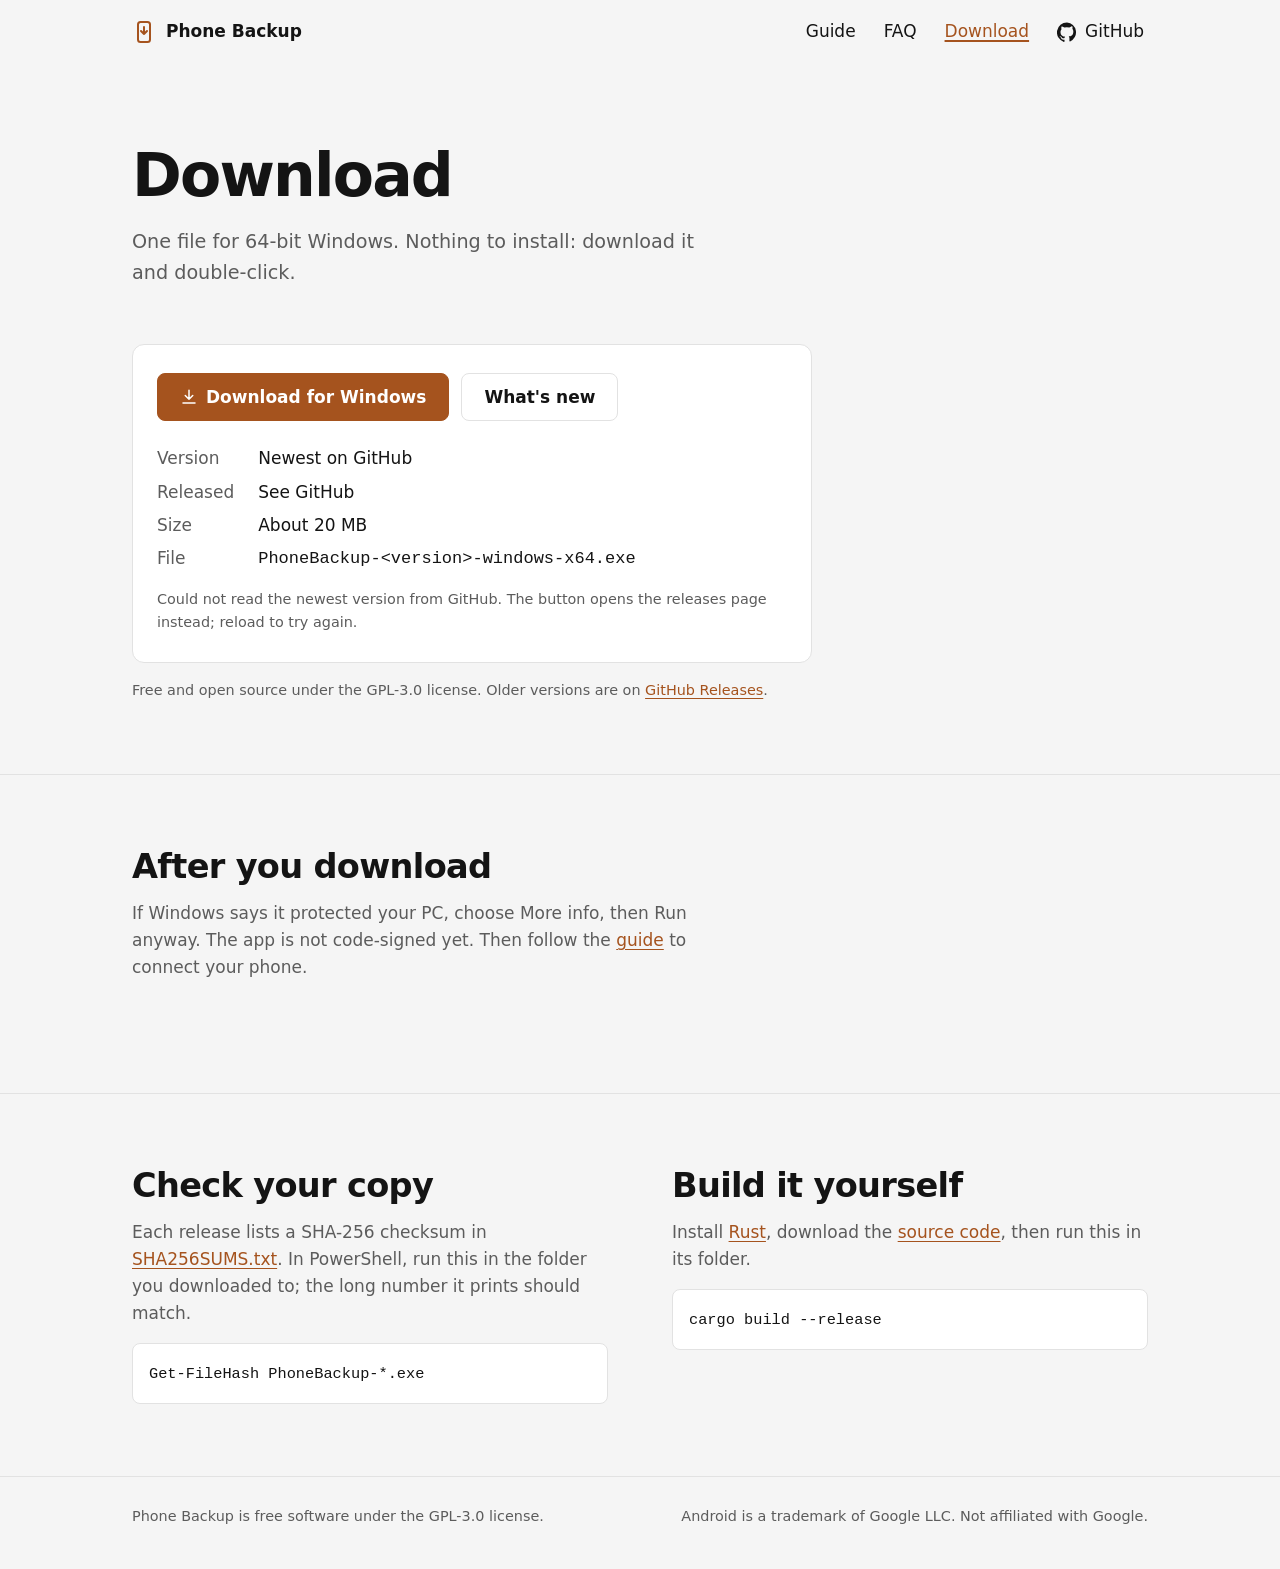
==== docs/download.html @ ba0d1d19 "Grow the website into Home, Guide, FAQ and Download pages for Vercel" ====
<!doctype html>
<html lang="en">
<head>
<meta charset="utf-8">
<meta name="viewport" content="width=device-width, initial-scale=1">
<title>Download Phone Backup for Windows</title>
<meta name="description" content="Download the newest Phone Backup for 64-bit Windows, check its checksum, or build it from source.">
<meta name="color-scheme" content="light dark">
<meta name="theme-color" media="(prefers-color-scheme: light)" content="#F5F5F5">
<meta name="theme-color" media="(prefers-color-scheme: dark)" content="#000000">
<link rel="stylesheet" href="site.css">
</head>
<body>
<a class="skip" href="#main">Skip to content</a>

<header>
  <div class="wrap">
    <a class="brand" href="./">
      <svg width="24" height="24" viewBox="0 0 24 24" fill="none" stroke="currentColor" stroke-width="2" stroke-linecap="round" stroke-linejoin="round" aria-hidden="true"><rect x="6" y="2" width="12" height="20" rx="2.5"/><path d="M12 7v7m-3-3 3 3 3-3"/></svg>
      Phone Backup
    </a>
    <nav aria-label="Pages">
      <a class="nav-link" href="guide">Guide</a>
      <a class="nav-link" href="faq">FAQ</a>
      <a class="nav-link" href="download" aria-current="page">Download</a>
      <a class="nav-link" href="https://github.com/mitunmanav/phone-backup">
      <svg width="20" height="20" viewBox="0 0 24 24" fill="currentColor" aria-hidden="true"><path d="M12 .5a12 12 0 0 0-3.8 23.4c.6.1.8-.3.8-.6v-2.1c-3.3.7-4-1.6-4-1.6-.6-1.4-1.4-1.8-1.4-1.8-1-.7.1-.7.1-.7 1.2.1 1.8 1.2 1.8 1.2 1 1.8 2.8 1.3 3.5 1 .1-.8.4-1.3.7-1.6-2.7-.3-5.5-1.3-5.5-6 0-1.2.5-2.3 1.2-3.1-.1-.3-.5-1.5.1-3.2 0 0 1-.3 3.3 1.2a11.5 11.5 0 0 1 6 0C17.3 4.7 18.3 5 18.3 5c.7 1.7.2 2.9.1 3.2.8.8 1.2 1.9 1.2 3.1 0 4.7-2.8 5.7-5.5 6 .4.4.8 1.1.8 2.2v3.3c0 .3.2.7.8.6A12 12 0 0 0 12 .5Z"/></svg>
      GitHub
      </a>
    </nav>
  </div>
</header>

<main id="main">
  <div class="wrap page-head">
    <h1>Download</h1>
    <p class="lead">One file for 64-bit Windows. Nothing to install: download it and double-click.</p>
  </div>

  <div class="wrap">
    <div class="release" id="release" aria-busy="true">
      <div class="actions">
        <a class="btn primary" id="get" href="https://github.com/mitunmanav/phone-backup/releases/latest">
          <svg width="18" height="18" viewBox="0 0 24 24" fill="none" stroke="currentColor" stroke-width="2" stroke-linecap="round" stroke-linejoin="round" aria-hidden="true"><path d="M12 3v12m-5-5 5 5 5-5"/><path d="M4 20h16"/></svg>
          Download for Windows
        </a>
        <a class="btn" id="notes" href="https://github.com/mitunmanav/phone-backup/releases/latest">What's new</a>
      </div>
      <dl>
        <dt>Version</dt><dd id="version">Newest on GitHub</dd>
        <dt>Released</dt><dd id="date">See GitHub</dd>
        <dt>Size</dt><dd id="size">About 20&nbsp;MB</dd>
        <dt>File</dt><dd id="file" class="mono">PhoneBackup-&lt;version&gt;-windows-x64.exe</dd>
      </dl>
      <p class="note" id="status" role="status"></p>
    </div>
    <p class="note">Free and open source under the GPL-3.0 license. Older versions are on <a href="https://github.com/mitunmanav/phone-backup/releases">GitHub Releases</a>.</p>
  </div>

  <section class="after">
    <div class="wrap">
      <h2>After you download</h2>
      <p class="section-lead">If Windows says it protected your PC, choose More info, then Run anyway. The app is not code-signed yet. Then follow the <a href="guide">guide</a> to connect your phone.</p>
    </div>
  </section>

  <section id="verify">
    <div class="wrap split">
      <div>
        <h2>Check your copy</h2>
        <p>Each release lists a SHA-256 checksum in <a id="sums" href="https://github.com/mitunmanav/phone-backup/releases/latest">SHA256SUMS.txt</a>. In PowerShell, run this in the folder you downloaded to; the long number it prints should match.</p>
        <pre><code>Get-FileHash PhoneBackup-*.exe</code></pre>
      </div>
      <div>
        <h2>Build it yourself</h2>
        <p>Install <a href="https://rustup.rs/">Rust</a>, download the <a href="https://github.com/mitunmanav/phone-backup">source code</a>, then run this in its folder.</p>
        <pre><code>cargo build --release</code></pre>
      </div>
    </div>
  </section>
</main>

<script>
// Read the newest release from GitHub so the button always fetches the current file.
// Without it the button still works: it opens the releases page.
(async () => {
  const $ = id => document.getElementById(id);
  try {
    const r = await fetch("https://api.github.com/repos/mitunmanav/phone-backup/releases/latest");
    if (!r.ok) throw new Error("GitHub answered " + r.status);
    const rel = await r.json();
    const exe = rel.assets.find(a => a.name.endsWith(".exe"));
    const sums = rel.assets.find(a => a.name === "SHA256SUMS.txt");
    $("version").textContent = rel.tag_name.replace(/^v/, "");
    $("date").textContent = new Date(rel.published_at).toLocaleDateString(undefined, { day: "numeric", month: "long", year: "numeric" });
    $("notes").href = rel.html_url;
    if (sums) $("sums").href = sums.browser_download_url;
    if (exe) {
      $("get").href = exe.browser_download_url;
      $("size").textContent = (exe.size / 1048576).toFixed(1) + " MB";
      $("file").textContent = exe.name;
    }
  } catch (e) {
    $("status").textContent = "Could not read the newest version from GitHub. The button opens the releases page instead; reload to try again.";
  }
  $("release").removeAttribute("aria-busy");
})();
</script>


<footer>
  <div class="wrap">
    <span>Phone Backup is free software under the GPL-3.0 license.</span>
    <span>Android is a trademark of Google LLC. Not affiliated with Google.</span>
  </div>
</footer>

</body>
</html>
---- docs/site.css ----
/* Same colors as the app (src/ui/theme.rs, fn tokens). */
:root {
  --bg: #F5F5F5; --surface: #FFFFFF; --line: #E2E2E2;
  --ink: #141414; --muted: #5C5C5C;
  --accent: #A5531E; --on-accent: #FFFFFF;
  --ease-out: cubic-bezier(0.23, 1, 0.32, 1);
}
@media (prefers-color-scheme: dark) {
  :root {
    --bg: #000000; --surface: #101010; --line: #2C2C2C;
    --ink: #F4F4F4; --muted: #B0B0B0;
    --accent: #E39C66; --on-accent: #1A0E05;
  }
}
* { box-sizing: border-box; }
html { -webkit-text-size-adjust: 100%; -webkit-tap-highlight-color: transparent; }
a { touch-action: manipulation; }
body {
  margin: 0; background: var(--bg); color: var(--ink);
  font: 17px/1.6 "Segoe UI Variable Text", "Segoe UI", system-ui, -apple-system, sans-serif;
}
a { color: var(--accent); text-underline-offset: 3px; }
:focus-visible { outline: 2px solid var(--accent); outline-offset: 3px; border-radius: 4px; }
/* Hidden until a keyboard user tabs to it. */
.skip { position: absolute; left: 16px; top: -64px; z-index: 2; padding: 10px 16px; background: var(--accent); color: var(--on-accent); border-radius: 8px; font-weight: 600; }
.skip:focus { top: 12px; }
.wrap { max-width: 1080px; margin: 0 auto; padding: 0 16px; }
@media (min-width: 640px) { .wrap { padding: 0 32px; } }
.mono { font-family: "Cascadia Code", "Cascadia Mono", Consolas, monospace; }

/* Header: the logo, then the pages. On phones the pages wrap onto their own row. */
header .wrap { display: flex; flex-wrap: wrap; align-items: center; justify-content: space-between; gap: 0 24px; min-height: 64px; }
.brand { display: flex; align-items: center; gap: 10px; font-weight: 600; color: var(--ink); text-decoration: none; min-height: 44px; }
.brand svg { color: var(--accent); }
nav { display: flex; flex-wrap: wrap; gap: 0 20px; }
.nav-link { color: var(--ink); min-height: 44px; display: inline-flex; align-items: center; gap: 8px; padding: 0 4px; text-decoration: none; }
.nav-link[aria-current="page"] { color: var(--accent); text-decoration: underline; text-decoration-thickness: 2px; }
@media (hover: hover) and (pointer: fine) { .nav-link:hover { text-decoration: underline; } }
.nav-link svg { flex-shrink: 0; }
.brand, .nav-link { white-space: nowrap; }
/* Keeps all four pages on one row at 320 px. */
@media (max-width: 420px) { nav { gap: 0 12px; } .nav-link { padding: 0 2px; } .nav-link svg { display: none; } }

h1 {
  font-family: "Segoe UI Variable Display", "Segoe UI", system-ui, sans-serif;
  font-size: clamp(2.25rem, 6vw, 3.75rem); line-height: 1.05; font-weight: 600;
  letter-spacing: -0.03em; margin: 0 0 20px; text-wrap: balance;
}
.lead { font-size: 1.2rem; color: var(--muted); margin: 0 0 32px; max-width: 30em; }
.page-head { padding-block: 48px 40px; }
@media (min-width: 900px) { .page-head { padding-block: 80px 56px; } }
.page-head .lead { margin-bottom: 0; }

.actions { display: flex; flex-wrap: wrap; gap: 12px; }
.btn {
  display: inline-flex; align-items: center; gap: 8px; min-height: 48px; padding: 0 22px;
  border-radius: 8px; font-weight: 600; text-decoration: none;
  border: 1px solid var(--line); color: var(--ink); background: transparent;
  transition: transform 160ms var(--ease-out), background-color 150ms ease;
  user-select: none; -webkit-user-select: none; -webkit-touch-callout: none;
}
.btn:active { transform: scale(.97); }
.btn.primary { background: var(--accent); border-color: var(--accent); color: var(--on-accent); }
@media (hover: hover) and (pointer: fine) {
  .btn:hover { background: var(--surface); }
  /* Mixing toward ink darkens copper in light mode and lightens it in dark, so label contrast only improves. */
  .btn.primary:hover { background: color-mix(in srgb, var(--accent) 85%, var(--ink)); }
}
.note { margin: 16px 0 0; font-size: .9rem; color: var(--muted); }

/* Home hero: the folder the app really writes on the PC. */
.hero { display: grid; gap: 40px; align-items: center; padding-block: 48px 80px; }
@media (min-width: 900px) { .hero { grid-template-columns: 1fr 1fr; gap: 64px; padding-block: 96px 120px; } }
.tree {
  background: var(--surface); border: 1px solid var(--line); border-radius: 12px;
  padding: 24px 20px; font-size: .95rem; line-height: 2; overflow-x: auto;
}
.tree ul { list-style: none; margin: 0; padding: 0; }
.tree ul ul { padding-left: 22px; border-left: 1px solid var(--line); margin-left: 8px; }
/* Long phone names and paths wrap instead of being cut off at large text sizes. */
.tree li { overflow-wrap: anywhere; }
/* Rows arrive top to bottom once on load, like files landing in the backup. --i is the row number. */
.tree li > span { display: inline-block; max-width: 100%; line-height: 1.5; animation: arrive 360ms var(--ease-out) both; animation-delay: calc(200ms + var(--i) * 50ms); }
@keyframes arrive { from { opacity: 0; transform: translateX(-8px); } }
.tree .dir { font-weight: 700; margin-right: 10px; }
.tree .root { color: var(--accent); }
.tree .hint { color: var(--muted); font-family: "Segoe UI", system-ui, sans-serif; font-size: .85rem; }
@media (max-width: 420px) { .tree { padding: 20px 14px; font-size: .85rem; } .tree ul ul { padding-left: 14px; margin-left: 4px; } }

/* The real app mid-backup; the picture follows the visitor's light or dark setting. */
.shot { margin: 0 auto; padding-bottom: 72px; }
.shot img { display: block; width: 100%; height: auto; border: 1px solid var(--line); border-radius: 12px; }

section { padding: 72px 0; border-top: 1px solid var(--line); }
h2 { font-size: clamp(1.6rem, 3.5vw, 2.1rem); line-height: 1.2; font-weight: 600; letter-spacing: -0.02em; margin: 0 0 12px; }
.section-lead { color: var(--muted); margin: 0 0 40px; max-width: 36em; }
h3 { font-size: 1.1rem; margin: 0 0 6px; }
.cols { display: grid; gap: 32px 40px; grid-template-columns: repeat(auto-fit, minmax(min(100%, 240px), 1fr)); }
.cols p { margin: 0; color: var(--muted); max-width: 32em; }
.cols .mono { color: var(--accent); font-size: .9rem; display: block; margin-bottom: 4px; }
code { font-family: "Cascadia Code", Consolas, monospace; font-size: .9em; overflow-wrap: anywhere; }
pre { background: var(--surface); border: 1px solid var(--line); border-radius: 8px; padding: 16px; overflow-x: auto; margin: 16px 0 0; max-width: 32em; }
.split { display: grid; gap: 40px; }
@media (min-width: 900px) { .split { grid-template-columns: 1fr 1fr; gap: 64px; } }
.split p { color: var(--muted); margin: 0; max-width: 32em; }

/* Guide: a copper cable runs down the steps and plugs into each number, like the cable in the app. */
.steps { list-style: none; margin: 0; padding: 0; counter-reset: step; max-width: 40em; }
.steps li { position: relative; counter-increment: step; padding: 0 0 36px 60px; }
.steps li::before {
  content: counter(step); position: absolute; left: 0; top: -2px; z-index: 1;
  width: 36px; height: 36px; border-radius: 50%; display: grid; place-items: center;
  background: var(--bg); border: 2px solid var(--accent); color: var(--accent); font-weight: 700;
}
.steps li::after { content: ""; position: absolute; left: 17px; top: 34px; bottom: 0; width: 2px; background: var(--accent); }
.steps li:last-child { padding-bottom: 0; }
.steps li:last-child::after { display: none; }
.steps p { margin: 0; color: var(--muted); }
.steps h3 { padding-top: 4px; }

/* Guide and FAQ on wide screens: the section title stays in view on the left while its steps or answers scroll on the right. */
@media (min-width: 900px) {
  .aside { display: grid; grid-template-columns: minmax(0, 1fr) minmax(0, 2fr); gap: 64px; align-items: start; }
  .aside .side { position: sticky; top: 32px; }
  .aside .section-lead { margin-bottom: 0; }
  .aside .cols { grid-template-columns: 1fr; }
}

/* FAQ: every answer shown, grouped by topic. */
.qa { display: grid; gap: 32px; max-width: 40em; }
.qa p { margin: 0; color: var(--muted); }

/* Download: the newest release, read live from GitHub. */
.release {
  background: var(--surface); border: 1px solid var(--line); border-radius: 12px;
  padding: 28px 24px; max-width: 40em;
}
.release dl { display: grid; grid-template-columns: max-content 1fr; gap: 6px 24px; margin: 24px 0 0; }
.release dt { color: var(--muted); }
/* Placeholders stay faint until GitHub answers, then the real values fade in. */
.release dd { transition: opacity 150ms var(--ease-out); }
.release[aria-busy="true"] dd { opacity: .55; }
.release dd { margin: 0; font-variant-numeric: tabular-nums; overflow-wrap: anywhere; }
@media (max-width: 420px) { .release { padding: 20px 16px; } }
.release .note[role="status"]:empty { display: none; }
section.after { margin-top: 72px; }

footer { border-top: 1px solid var(--line); padding: 28px 0 40px; color: var(--muted); font-size: .9rem; }
footer .wrap { display: flex; flex-wrap: wrap; gap: 8px 32px; justify-content: space-between; }

@media (prefers-reduced-motion: reduce) {
  .btn { transition: background-color 150ms ease; } .btn:active { transform: none; }
  .tree li > span { animation-name: fade; }
}
@keyframes fade { from { opacity: 0; } }
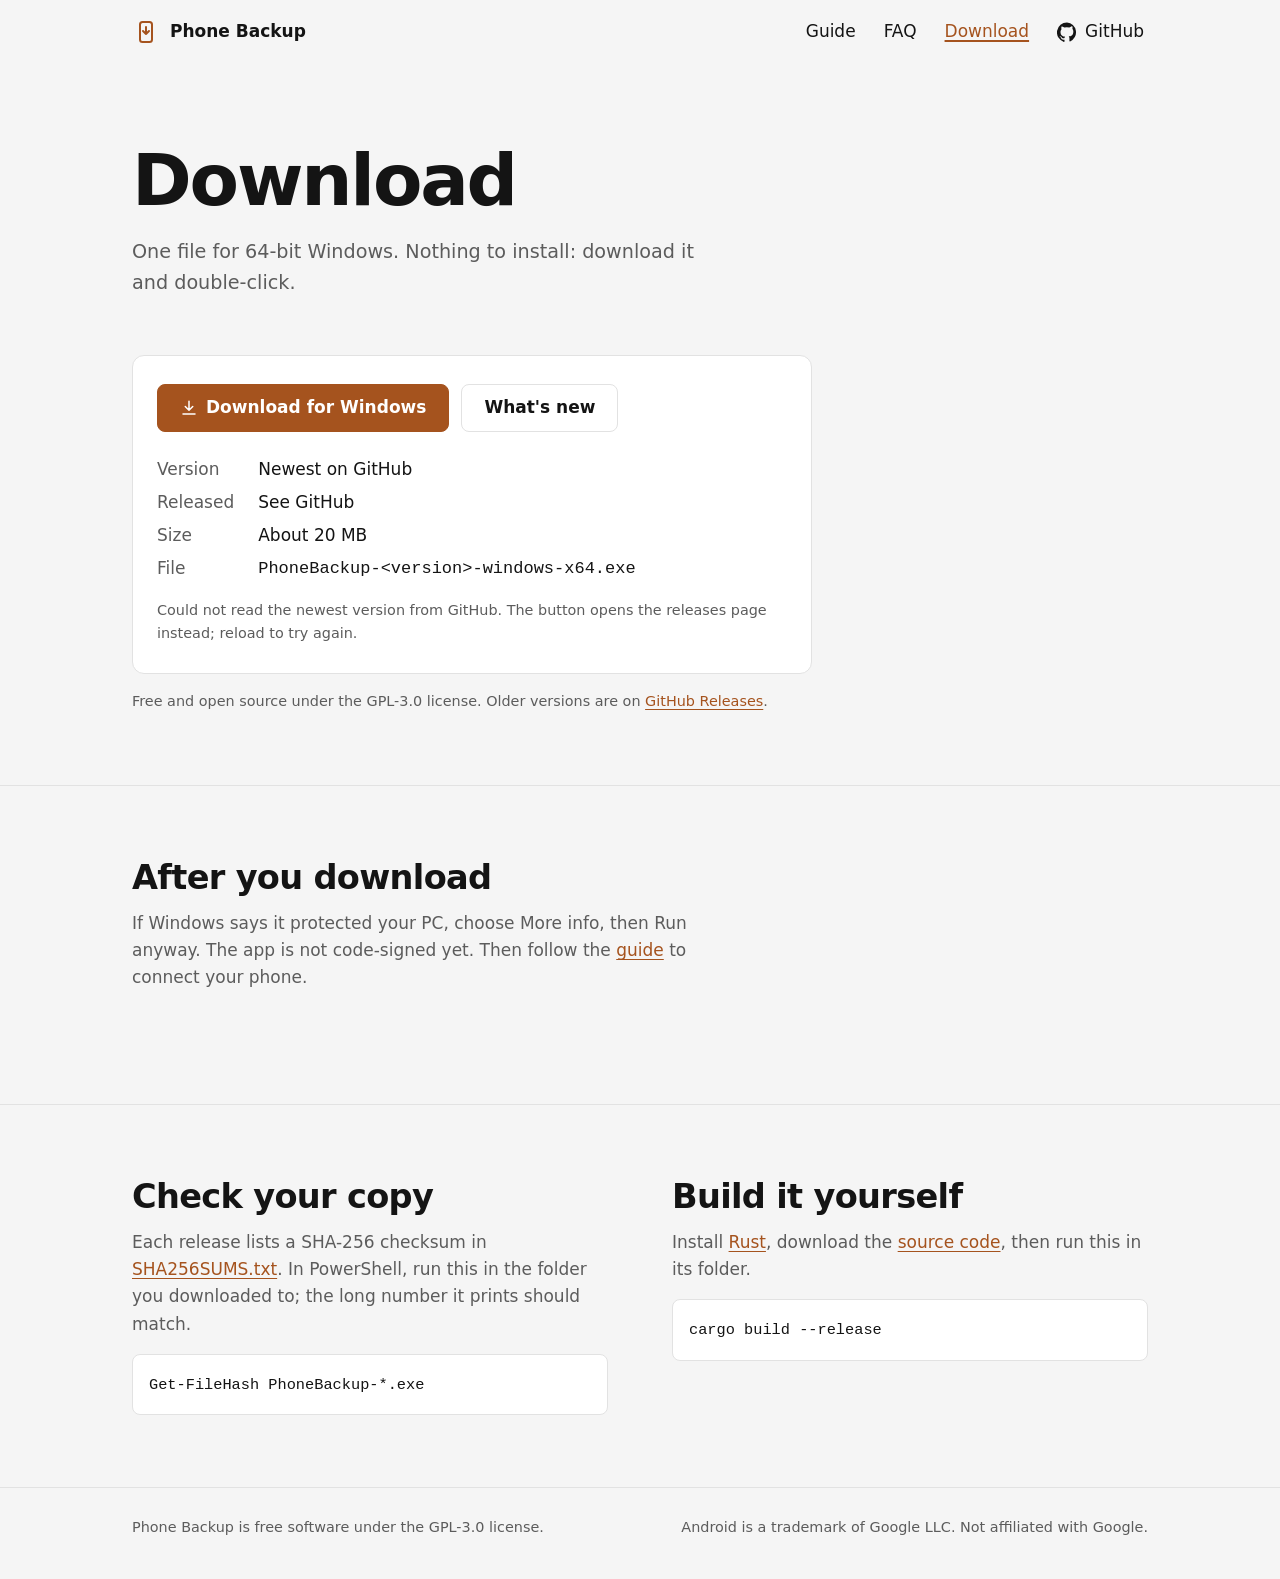
==== commit cdda2d9e: "Redesign the website home page around the app's cable The home page now opens with a drawn cable fro" ====
--- a/docs/download.html
+++ b/docs/download.html
@@ -16,7 +16,7 @@
 <header>
   <div class="wrap">
     <a class="brand" href="./">
-      <svg width="24" height="24" viewBox="0 0 24 24" fill="none" stroke="currentColor" stroke-width="2" stroke-linecap="round" stroke-linejoin="round" aria-hidden="true"><rect x="6" y="2" width="12" height="20" rx="2.5"/><path d="M12 7v7m-3-3 3 3 3-3"/></svg>
+      <span class="logo" aria-hidden="true"><svg width="24" height="24" viewBox="0 0 24 24" fill="none" stroke="currentColor" stroke-width="2" stroke-linecap="round" stroke-linejoin="round" aria-hidden="true"><rect x="6" y="2" width="12" height="20" rx="2.5"/><path d="M12 7v7m-3-3 3 3 3-3"/></svg></span>
       Phone Backup
     </a>
     <nav aria-label="Pages">
--- a/docs/site.css
+++ b/docs/site.css
@@ -31,7 +31,9 @@
 /* Header: the logo, then the pages. On phones the pages wrap onto their own row. */
 header .wrap { display: flex; flex-wrap: wrap; align-items: center; justify-content: space-between; gap: 0 24px; min-height: 64px; }
 .brand { display: flex; align-items: center; gap: 10px; font-weight: 600; color: var(--ink); text-decoration: none; min-height: 44px; }
-.brand svg { color: var(--accent); }
+/* Logo spot: a fixed square so the logo can be swapped in without moving the header. */
+.logo { display: inline-grid; place-items: center; width: 28px; height: 28px; flex-shrink: 0; color: var(--accent); }
+.logo > * { max-width: 100%; max-height: 100%; }
 nav { display: flex; flex-wrap: wrap; gap: 0 20px; }
 .nav-link { color: var(--ink); min-height: 44px; display: inline-flex; align-items: center; gap: 8px; padding: 0 4px; text-decoration: none; }
 .nav-link[aria-current="page"] { color: var(--accent); text-decoration: underline; text-decoration-thickness: 2px; }
@@ -43,7 +45,7 @@
 
 h1 {
   font-family: "Segoe UI Variable Display", "Segoe UI", system-ui, sans-serif;
-  font-size: clamp(2.25rem, 6vw, 3.75rem); line-height: 1.05; font-weight: 600;
+  font-size: clamp(2.4rem, 7vw, 4.5rem); line-height: 1.02; font-weight: 600;
   letter-spacing: -0.03em; margin: 0 0 20px; text-wrap: balance;
 }
 .lead { font-size: 1.2rem; color: var(--muted); margin: 0 0 32px; max-width: 30em; }
@@ -68,9 +70,28 @@
 }
 .note { margin: 16px 0 0; font-size: .9rem; color: var(--muted); }
 
-/* Home hero: the folder the app really writes on the PC. */
-.hero { display: grid; gap: 40px; align-items: center; padding-block: 48px 80px; }
-@media (min-width: 900px) { .hero { grid-template-columns: 1fr 1fr; gap: 64px; padding-block: 96px 120px; } }
+/* Home: the headline, then the app's cable from the phone to the folder on the PC. */
+.intro { padding-block: 56px 48px; }
+@media (min-width: 900px) { .intro { padding-block: 96px 64px; } }
+.intro h1 { max-width: 12em; }
+.cable { display: flex; align-items: flex-start; gap: 6px; }
+.cable .end { flex-shrink: 0; color: var(--ink); }
+/* The wire's path starts 12 px down, so 12 px more meets the middle of the 48 px phone; the folder's middle is at 24 px too. */
+.cable .wire { flex: 1; min-width: 0; height: 60px; margin-top: 12px; overflow: visible; }
+.cable .folder { margin-top: 2px; color: var(--accent); animation: lightup 300ms ease 2.5s backwards; }
+.wire path { fill: none; stroke-width: 3; stroke-linecap: round; }
+.wire .slack { stroke: var(--muted); opacity: .45; }
+.wire .lit { stroke: var(--accent); stroke-dasharray: 100; animation: fill 2s cubic-bezier(0.65, 0, 0.35, 1) .5s backwards; }
+@keyframes fill { from { stroke-dashoffset: 100; } }
+@keyframes lightup { from { color: var(--ink); } }
+@media (max-width: 420px) { .cable svg.end { transform: scale(.8); } }
+
+/* What it saves beside the real folder the app writes. */
+.saves { display: grid; gap: 40px; padding-block: 40px 72px; }
+@media (min-width: 900px) { .saves { grid-template-columns: 1fr 1fr; gap: 64px; padding-block: 56px 96px; } }
+.kinds { display: grid; gap: 24px; align-content: start; }
+.kinds h2, .kinds .note { margin: 0; }
+.kinds p { margin: 0; color: var(--muted); max-width: 32em; }
 .tree {
   background: var(--surface); border: 1px solid var(--line); border-radius: 12px;
   padding: 24px 20px; font-size: .95rem; line-height: 2; overflow-x: auto;
@@ -80,16 +101,33 @@
 /* Long phone names and paths wrap instead of being cut off at large text sizes. */
 .tree li { overflow-wrap: anywhere; }
 /* Rows arrive top to bottom once on load, like files landing in the backup. --i is the row number. */
-.tree li > span { display: inline-block; max-width: 100%; line-height: 1.5; animation: arrive 360ms var(--ease-out) both; animation-delay: calc(200ms + var(--i) * 50ms); }
+.tree li > span { display: inline-block; max-width: 100%; line-height: 1.5; animation: arrive 360ms var(--ease-out) both; animation-delay: calc(1.2s + var(--i) * 50ms); }
 @keyframes arrive { from { opacity: 0; transform: translateX(-8px); } }
-.tree .dir { font-weight: 700; margin-right: 10px; }
+.tree .dir { font-weight: 700; }
 .tree .root { color: var(--accent); }
-.tree .hint { color: var(--muted); font-family: "Segoe UI", system-ui, sans-serif; font-size: .85rem; }
+.tree .hint { margin-left: 10px; color: var(--muted); font-family: "Segoe UI", system-ui, sans-serif; font-size: .85rem; }
 @media (max-width: 420px) { .tree { padding: 20px 14px; font-size: .85rem; } .tree ul ul { padding-left: 14px; margin-left: 4px; } }
 
 /* The real app mid-backup; the picture follows the visitor's light or dark setting. */
 .shot { margin: 0 auto; padding-bottom: 72px; }
 .shot img { display: block; width: 100%; height: auto; border: 1px solid var(--line); border-radius: 12px; }
+
+/* Home: the cable runs on down the page and each thing the app does plugs into a socket on it. Not numbered: these are not steps. */
+.rail { max-width: 44em; padding: 8px 0 96px 48px; }
+.plug { position: relative; padding-bottom: 64px; }
+.plug:last-child { padding-bottom: 0; }
+.plug h2 { position: relative; }
+.plug h2::before {
+  content: ""; position: absolute; left: -48px; top: calc(.6em - 10px); z-index: 1;
+  width: 20px; height: 20px; border-radius: 50%; box-sizing: border-box;
+  background: var(--bg); border: 2px solid var(--accent);
+}
+.plug:last-child h2::before { background: var(--accent); }
+.plug::after { content: ""; position: absolute; left: -39px; top: 20px; bottom: 0; width: 2px; background: var(--accent); }
+.plug:last-child::after { display: none; }
+.plug p { margin: 0; color: var(--muted); max-width: 36em; }
+.plug .actions { margin-top: 24px; }
+@media (max-width: 420px) { .rail { padding-left: 36px; } .plug h2::before { left: -36px; } .plug::after { left: -27px; } }
 
 section { padding: 72px 0; border-top: 1px solid var(--line); }
 h2 { font-size: clamp(1.6rem, 3.5vw, 2.1rem); line-height: 1.2; font-weight: 600; letter-spacing: -0.02em; margin: 0 0 12px; }
@@ -97,7 +135,6 @@
 h3 { font-size: 1.1rem; margin: 0 0 6px; }
 .cols { display: grid; gap: 32px 40px; grid-template-columns: repeat(auto-fit, minmax(min(100%, 240px), 1fr)); }
 .cols p { margin: 0; color: var(--muted); max-width: 32em; }
-.cols .mono { color: var(--accent); font-size: .9rem; display: block; margin-bottom: 4px; }
 code { font-family: "Cascadia Code", Consolas, monospace; font-size: .9em; overflow-wrap: anywhere; }
 pre { background: var(--surface); border: 1px solid var(--line); border-radius: 8px; padding: 16px; overflow-x: auto; margin: 16px 0 0; max-width: 32em; }
 .split { display: grid; gap: 40px; }
@@ -151,5 +188,6 @@
 @media (prefers-reduced-motion: reduce) {
   .btn { transition: background-color 150ms ease; } .btn:active { transform: none; }
   .tree li > span { animation-name: fade; }
+  .wire .lit, .cable .folder { animation: none; }
 }
 @keyframes fade { from { opacity: 0; } }
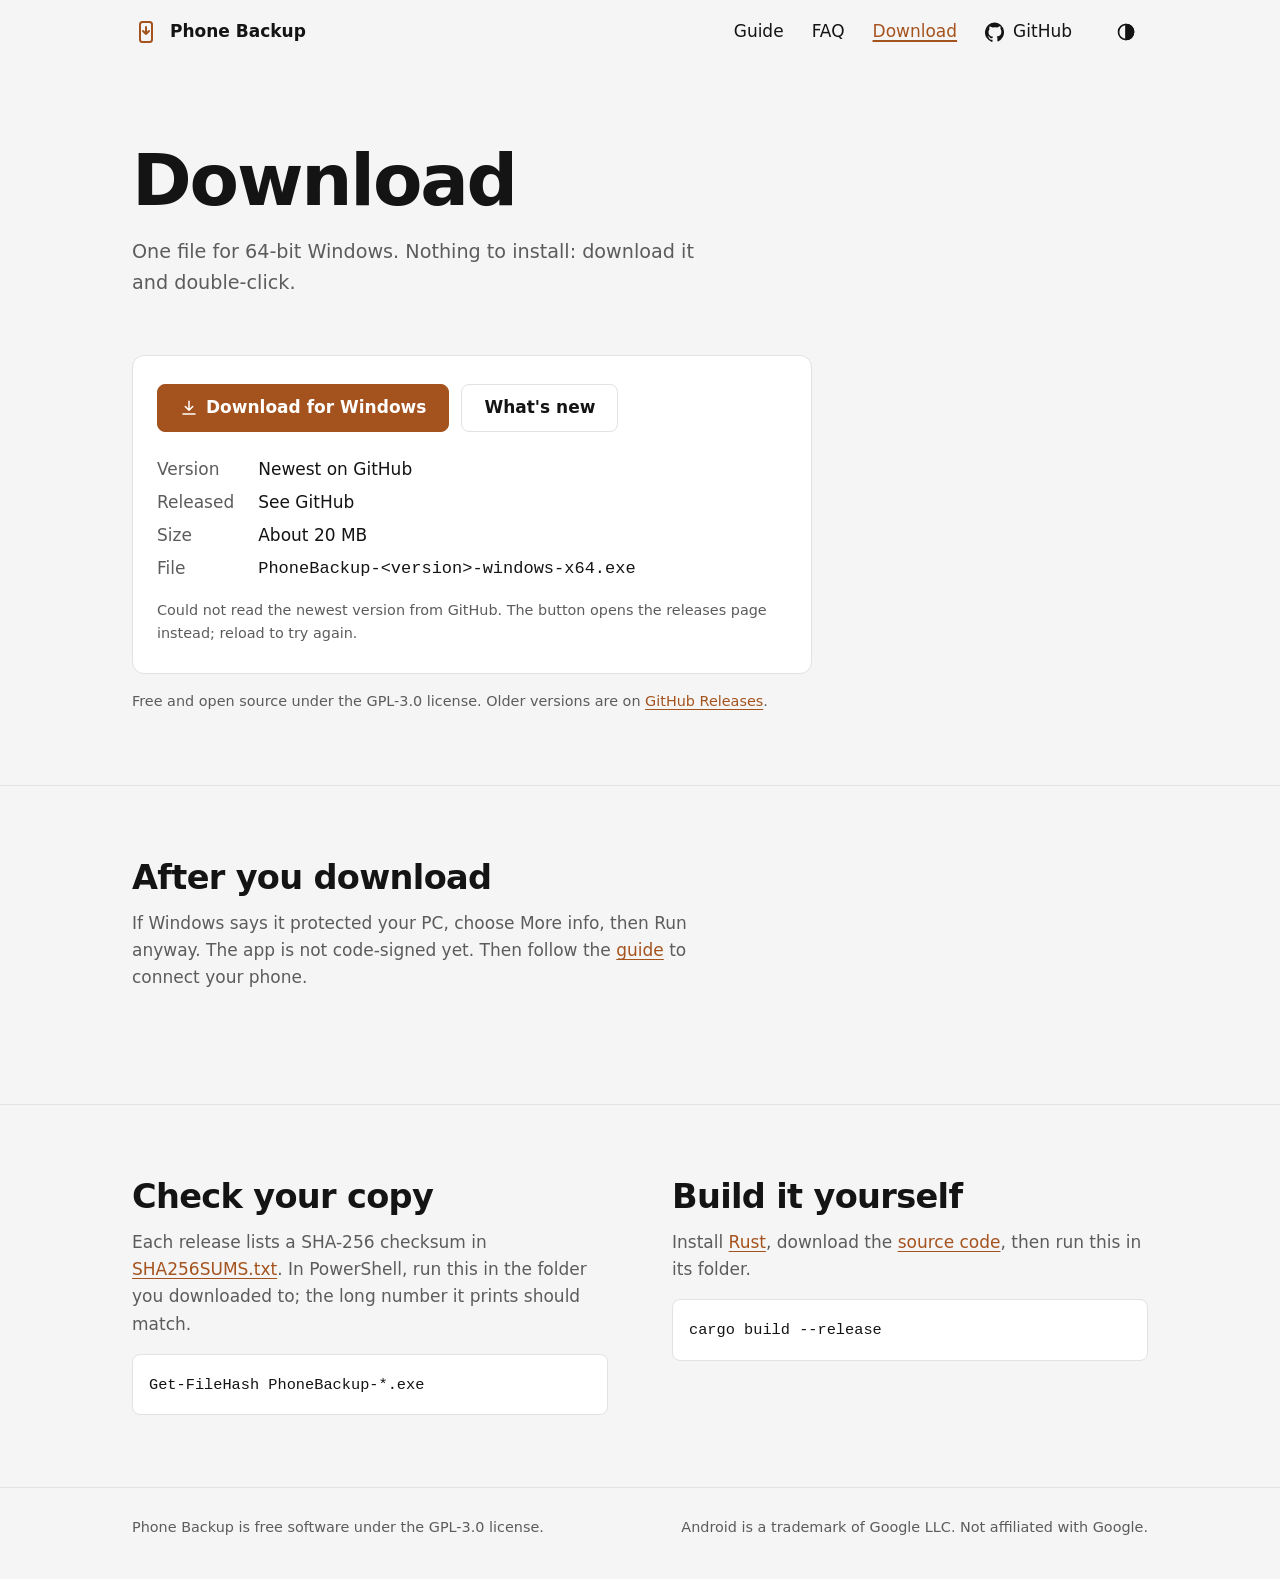
==== commit 43e95984: "Website: light the cable as you scroll, and add a theme button The copper cable on the Guide and hom" ====
--- a/docs/download.html
+++ b/docs/download.html
@@ -9,6 +9,7 @@
 <meta name="theme-color" media="(prefers-color-scheme: light)" content="#F5F5F5">
 <meta name="theme-color" media="(prefers-color-scheme: dark)" content="#000000">
 <link rel="stylesheet" href="site.css">
+<script src="theme.js"></script>
 </head>
 <body>
 <a class="skip" href="#main">Skip to content</a>
@@ -28,6 +29,11 @@
       GitHub
       </a>
     </nav>
+    <button class="theme" type="button" aria-label="Theme">
+      <svg class="auto" width="20" height="20" viewBox="0 0 24 24" fill="none" stroke="currentColor" stroke-width="2" aria-hidden="true"><circle cx="12" cy="12" r="9"/><path d="M12 3a9 9 0 0 1 0 18z" fill="currentColor"/></svg>
+      <svg class="sun" width="20" height="20" viewBox="0 0 24 24" fill="none" stroke="currentColor" stroke-width="2" stroke-linecap="round" aria-hidden="true"><circle cx="12" cy="12" r="4"/><path d="M12 2v2m0 16v2M4.9 4.9l1.4 1.4m11.4 11.4 1.4 1.4M2 12h2m16 0h2M4.9 19.1l1.4-1.4M17.7 6.3l1.4-1.4"/></svg>
+      <svg class="moon" width="20" height="20" viewBox="0 0 24 24" fill="none" stroke="currentColor" stroke-width="2" stroke-linejoin="round" aria-hidden="true"><path d="M20 14.5A8 8 0 1 1 9.5 4a6.5 6.5 0 0 0 10.5 10.5Z"/></svg>
+    </button>
   </div>
 </header>
 
--- a/docs/site.css
+++ b/docs/site.css
@@ -5,12 +5,20 @@
   --accent: #A5531E; --on-accent: #FFFFFF;
   --ease-out: cubic-bezier(0.23, 1, 0.32, 1);
 }
+/* Dark follows the device unless the header button (theme.js) picked a theme; the two dark blocks must match. */
+:root[data-theme="light"] { color-scheme: light; }
 @media (prefers-color-scheme: dark) {
-  :root {
+  :root:not([data-theme="light"]) {
     --bg: #000000; --surface: #101010; --line: #2C2C2C;
     --ink: #F4F4F4; --muted: #B0B0B0;
     --accent: #E39C66; --on-accent: #1A0E05;
   }
+}
+:root[data-theme="dark"] {
+  color-scheme: dark;
+  --bg: #000000; --surface: #101010; --line: #2C2C2C;
+  --ink: #F4F4F4; --muted: #B0B0B0;
+  --accent: #E39C66; --on-accent: #1A0E05;
 }
 * { box-sizing: border-box; }
 html { -webkit-text-size-adjust: 100%; -webkit-tap-highlight-color: transparent; }
@@ -41,6 +49,18 @@
 .nav-link svg { flex-shrink: 0; }
 .brand, .nav-link { white-space: nowrap; }
 /* Keeps all four pages on one row at 320 px. */
+/* Theme button: shows the icon of the current choice. Beside the links on wide screens; beside the logo on phones, where the links wrap to their own row. */
+.brand { margin-right: auto; }
+@media (max-width: 639px) { .brand { order: -2; } .theme { order: -1; } }
+.theme {
+  display: inline-grid; place-items: center; width: 44px; height: 44px; padding: 0; margin-left: 4px;
+  border: 0; border-radius: 8px; background: transparent; color: var(--ink); cursor: pointer;
+  transition: transform 160ms var(--ease-out), background-color 150ms ease;
+}
+.theme:active { transform: scale(.94); }
+@media (hover: hover) and (pointer: fine) { .theme:hover { background: var(--surface); } }
+.theme svg { display: none; }
+:root:not([data-theme]) .theme .auto, [data-theme="light"] .theme .sun, [data-theme="dark"] .theme .moon { display: block; }
 @media (max-width: 420px) { nav { gap: 0 12px; } .nav-link { padding: 0 2px; } .nav-link svg { display: none; } }
 
 h1 {
@@ -116,14 +136,14 @@
 .rail { max-width: 44em; padding: 8px 0 96px 48px; }
 .plug { position: relative; padding-bottom: 64px; }
 .plug:last-child { padding-bottom: 0; }
-.plug h2 { position: relative; }
+/* h2 stays unpositioned so its socket and the wire's track (below) are placed against the whole .plug. */
 .plug h2::before {
   content: ""; position: absolute; left: -48px; top: calc(.6em - 10px); z-index: 1;
   width: 20px; height: 20px; border-radius: 50%; box-sizing: border-box;
   background: var(--bg); border: 2px solid var(--accent);
 }
 .plug:last-child h2::before { background: var(--accent); }
-.plug::after { content: ""; position: absolute; left: -39px; top: 20px; bottom: 0; width: 2px; background: var(--accent); }
+.plug::after { content: ""; position: absolute; left: -39px; top: 20px; bottom: -20px; width: 2px; background: var(--accent); }
 .plug:last-child::after { display: none; }
 .plug p { margin: 0; color: var(--muted); max-width: 36em; }
 .plug .actions { margin-top: 24px; }
@@ -185,7 +205,29 @@
 footer { border-top: 1px solid var(--line); padding: 28px 0 40px; color: var(--muted); font-size: .9rem; }
 footer .wrap { display: flex; flex-wrap: wrap; gap: 8px 32px; justify-content: space-between; }
 
+/* Guide and home: the cable lights as you scroll. Each step's socket lights as it crosses three quarters of the way down
+   the screen and its wire fills on to the next one; the unlit wire shows in the line color. Browsers without
+   scroll-driven animations, and reduced motion, keep the cable fully lit. */
+@media (prefers-reduced-motion: no-preference) {
+  @supports (animation-timeline: view()) {
+    .steps li, .plug { view-timeline: --cable block; view-timeline-inset: 0 25%; }
+    .steps h3::after, .plug h2::after { content: ""; position: absolute; width: 2px; background: var(--line); }
+    .steps h3::after { left: 17px; top: 34px; bottom: 0; }
+    .plug h2::after { left: -39px; top: 20px; bottom: -20px; }
+    .steps li:last-child h3::after, .plug:last-child h2::after { display: none; }
+    .steps li::after, .plug::after { transform-origin: top; animation: charge linear both; animation-timeline: --cable; animation-range: entry 0% entry 100%; }
+    .steps li::before, .plug h2::before { animation: socket linear both; animation-timeline: --cable; animation-range: entry 0% entry 24px; }
+    @keyframes charge { from { transform: scaleY(0); } }
+    @keyframes socket { to { background: var(--accent); color: var(--on-accent); } }
+    /* Text blocks rise in gently as they come into view. */
+    .steps p, .plug p, .cols > div, .qa > div { animation: rise linear both; animation-timeline: view(); animation-range: entry 0% entry 60%; }
+    @keyframes rise { from { opacity: 0; transform: translateY(12px); } }
+  }
+}
+@media (max-width: 420px) { .plug h2::after { left: -27px; } }
+
 @media (prefers-reduced-motion: reduce) {
+  .theme { transition: background-color 150ms ease; } .theme:active { transform: none; }
   .btn { transition: background-color 150ms ease; } .btn:active { transform: none; }
   .tree li > span { animation-name: fade; }
   .wire .lit, .cable .folder { animation: none; }
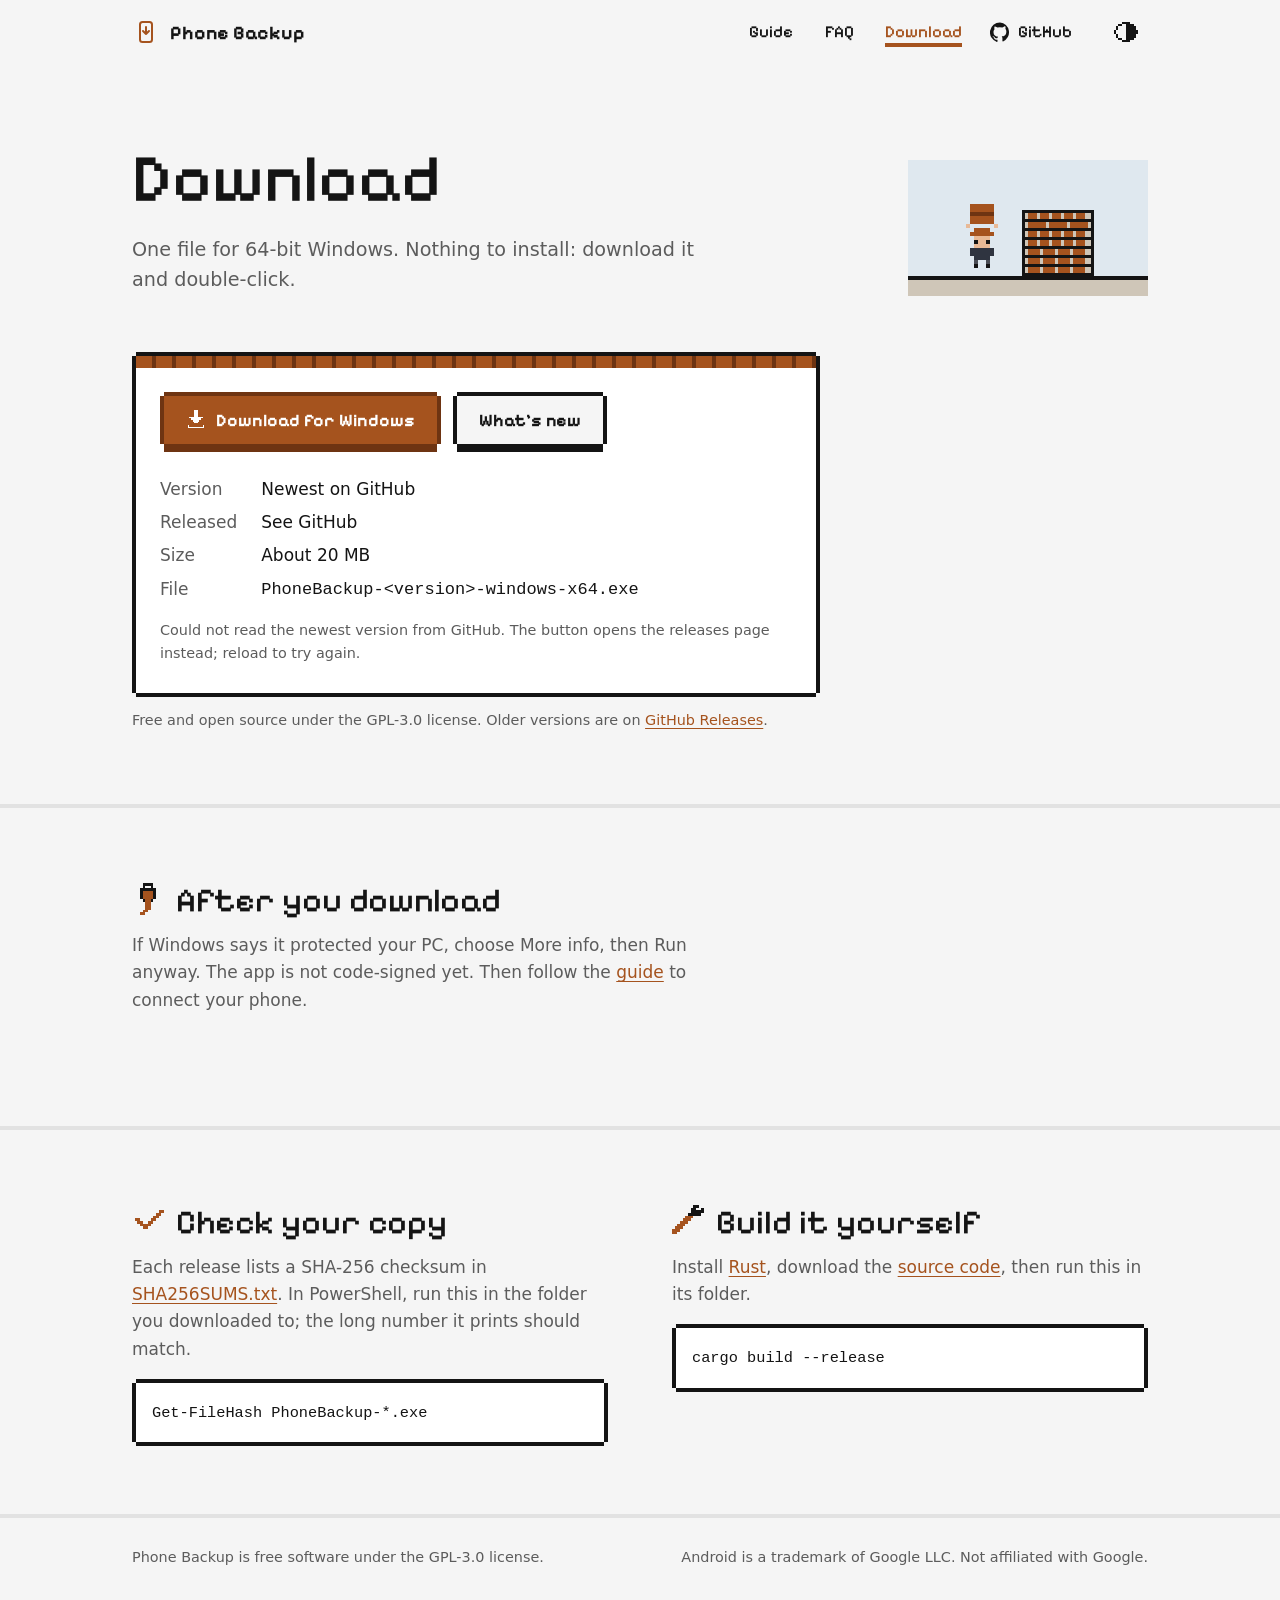
==== commit 02d50ddf: "Website: redesign all four pages as a pixel world around the courier The courier from the app's back" ====
--- a/docs/download.html
+++ b/docs/download.html
@@ -8,8 +8,10 @@
 <meta name="color-scheme" content="light dark">
 <meta name="theme-color" media="(prefers-color-scheme: light)" content="#F5F5F5">
 <meta name="theme-color" media="(prefers-color-scheme: dark)" content="#000000">
+<link rel="preload" href="fonts/pixelify-sans.woff2" as="font" type="font/woff2" crossorigin>
 <link rel="stylesheet" href="site.css">
 <script src="theme.js"></script>
+<script src="pixel.js" defer></script>
 </head>
 <body>
 <a class="skip" href="#main">Skip to content</a>
@@ -30,24 +32,25 @@
       </a>
     </nav>
     <button class="theme" type="button" aria-label="Theme">
-      <svg class="auto" width="20" height="20" viewBox="0 0 24 24" fill="none" stroke="currentColor" stroke-width="2" aria-hidden="true"><circle cx="12" cy="12" r="9"/><path d="M12 3a9 9 0 0 1 0 18z" fill="currentColor"/></svg>
-      <svg class="sun" width="20" height="20" viewBox="0 0 24 24" fill="none" stroke="currentColor" stroke-width="2" stroke-linecap="round" aria-hidden="true"><circle cx="12" cy="12" r="4"/><path d="M12 2v2m0 16v2M4.9 4.9l1.4 1.4m11.4 11.4 1.4 1.4M2 12h2m16 0h2M4.9 19.1l1.4-1.4M17.7 6.3l1.4-1.4"/></svg>
-      <svg class="moon" width="20" height="20" viewBox="0 0 24 24" fill="none" stroke="currentColor" stroke-width="2" stroke-linejoin="round" aria-hidden="true"><path d="M20 14.5A8 8 0 1 1 9.5 4a6.5 6.5 0 0 0 10.5 10.5Z"/></svg>
+      <span class="auto" data-px="auto"></span><span class="sun" data-px="sun"></span><span class="moon" data-px="moon"></span>
     </button>
   </div>
 </header>
 
 <main id="main">
   <div class="wrap page-head">
-    <h1>Download</h1>
-    <p class="lead">One file for 64-bit Windows. Nothing to install: download it and double-click.</p>
+    <div>
+      <h1>Download</h1>
+      <p class="lead">One file for 64-bit Windows. Nothing to install: download it and double-click.</p>
+    </div>
+    <div class="scene" aria-hidden="true"><span class="courier front carry" data-px="courier"></span><span class="pc" data-px="pc"></span></div>
   </div>
 
   <div class="wrap">
     <div class="release" id="release" aria-busy="true">
       <div class="actions">
         <a class="btn primary" id="get" href="https://github.com/mitunmanav/phone-backup/releases/latest">
-          <svg width="18" height="18" viewBox="0 0 24 24" fill="none" stroke="currentColor" stroke-width="2" stroke-linecap="round" stroke-linejoin="round" aria-hidden="true"><path d="M12 3v12m-5-5 5 5 5-5"/><path d="M4 20h16"/></svg>
+          <span data-px="down"></span>
           Download for Windows
         </a>
         <a class="btn" id="notes" href="https://github.com/mitunmanav/phone-backup/releases/latest">What's new</a>
@@ -65,7 +68,7 @@
 
   <section class="after">
     <div class="wrap">
-      <h2>After you download</h2>
+      <h2><span data-px="plug"></span>After you download</h2>
       <p class="section-lead">If Windows says it protected your PC, choose More info, then Run anyway. The app is not code-signed yet. Then follow the <a href="guide">guide</a> to connect your phone.</p>
     </div>
   </section>
@@ -73,12 +76,12 @@
   <section id="verify">
     <div class="wrap split">
       <div>
-        <h2>Check your copy</h2>
+        <h2><span data-px="check"></span>Check your copy</h2>
         <p>Each release lists a SHA-256 checksum in <a id="sums" href="https://github.com/mitunmanav/phone-backup/releases/latest">SHA256SUMS.txt</a>. In PowerShell, run this in the folder you downloaded to; the long number it prints should match.</p>
         <pre><code>Get-FileHash PhoneBackup-*.exe</code></pre>
       </div>
       <div>
-        <h2>Build it yourself</h2>
+        <h2><span data-px="wrench"></span>Build it yourself</h2>
         <p>Install <a href="https://rustup.rs/">Rust</a>, download the <a href="https://github.com/mitunmanav/phone-backup">source code</a>, then run this in its folder.</p>
         <pre><code>cargo build --release</code></pre>
       </div>
--- a/docs/site.css
+++ b/docs/site.css
@@ -1,235 +1,322 @@
-/* Same colors as the app (src/ui/theme.rs, fn tokens). */
-:root {
-  --bg: #F5F5F5; --surface: #FFFFFF; --line: #E2E2E2;
-  --ink: #141414; --muted: #5C5C5C;
-  --accent: #A5531E; --on-accent: #FFFFFF;
-  --ease-out: cubic-bezier(0.23, 1, 0.32, 1);
-}
-/* Dark follows the device unless the header button (theme.js) picked a theme; the two dark blocks must match. */
-:root[data-theme="light"] { color-scheme: light; }
-@media (prefers-color-scheme: dark) {
-  :root:not([data-theme="light"]) {
-    --bg: #000000; --surface: #101010; --line: #2C2C2C;
-    --ink: #F4F4F4; --muted: #B0B0B0;
-    --accent: #E39C66; --on-accent: #1A0E05;
-  }
-}
-:root[data-theme="dark"] {
-  color-scheme: dark;
-  --bg: #000000; --surface: #101010; --line: #2C2C2C;
-  --ink: #F4F4F4; --muted: #B0B0B0;
-  --accent: #E39C66; --on-accent: #1A0E05;
-}
-* { box-sizing: border-box; }
-html { -webkit-text-size-adjust: 100%; -webkit-tap-highlight-color: transparent; }
-a { touch-action: manipulation; }
-body {
-  margin: 0; background: var(--bg); color: var(--ink);
-  font: 17px/1.6 "Segoe UI Variable Text", "Segoe UI", system-ui, -apple-system, sans-serif;
-}
-a { color: var(--accent); text-underline-offset: 3px; }
-:focus-visible { outline: 2px solid var(--accent); outline-offset: 3px; border-radius: 4px; }
-/* Hidden until a keyboard user tabs to it. */
-.skip { position: absolute; left: 16px; top: -64px; z-index: 2; padding: 10px 16px; background: var(--accent); color: var(--on-accent); border-radius: 8px; font-weight: 600; }
-.skip:focus { top: 12px; }
-.wrap { max-width: 1080px; margin: 0 auto; padding: 0 16px; }
-@media (min-width: 640px) { .wrap { padding: 0 32px; } }
-.mono { font-family: "Cascadia Code", "Cascadia Mono", Consolas, monospace; }
-
-/* Header: the logo, then the pages. On phones the pages wrap onto their own row. */
-header .wrap { display: flex; flex-wrap: wrap; align-items: center; justify-content: space-between; gap: 0 24px; min-height: 64px; }
-.brand { display: flex; align-items: center; gap: 10px; font-weight: 600; color: var(--ink); text-decoration: none; min-height: 44px; }
-/* Logo spot: a fixed square so the logo can be swapped in without moving the header. */
-.logo { display: inline-grid; place-items: center; width: 28px; height: 28px; flex-shrink: 0; color: var(--accent); }
-.logo > * { max-width: 100%; max-height: 100%; }
-nav { display: flex; flex-wrap: wrap; gap: 0 20px; }
-.nav-link { color: var(--ink); min-height: 44px; display: inline-flex; align-items: center; gap: 8px; padding: 0 4px; text-decoration: none; }
-.nav-link[aria-current="page"] { color: var(--accent); text-decoration: underline; text-decoration-thickness: 2px; }
-@media (hover: hover) and (pointer: fine) { .nav-link:hover { text-decoration: underline; } }
-.nav-link svg { flex-shrink: 0; }
-.brand, .nav-link { white-space: nowrap; }
-/* Keeps all four pages on one row at 320 px. */
-/* Theme button: shows the icon of the current choice. Beside the links on wide screens; beside the logo on phones, where the links wrap to their own row. */
-.brand { margin-right: auto; }
-@media (max-width: 639px) { .brand { order: -2; } .theme { order: -1; } }
-.theme {
-  display: inline-grid; place-items: center; width: 44px; height: 44px; padding: 0; margin-left: 4px;
-  border: 0; border-radius: 8px; background: transparent; color: var(--ink); cursor: pointer;
-  transition: transform 160ms var(--ease-out), background-color 150ms ease;
-}
-.theme:active { transform: scale(.94); }
-@media (hover: hover) and (pointer: fine) { .theme:hover { background: var(--surface); } }
-.theme svg { display: none; }
-:root:not([data-theme]) .theme .auto, [data-theme="light"] .theme .sun, [data-theme="dark"] .theme .moon { display: block; }
-@media (max-width: 420px) { nav { gap: 0 12px; } .nav-link { padding: 0 2px; } .nav-link svg { display: none; } }
-
-h1 {
-  font-family: "Segoe UI Variable Display", "Segoe UI", system-ui, sans-serif;
-  font-size: clamp(2.4rem, 7vw, 4.5rem); line-height: 1.02; font-weight: 600;
-  letter-spacing: -0.03em; margin: 0 0 20px; text-wrap: balance;
-}
-.lead { font-size: 1.2rem; color: var(--muted); margin: 0 0 32px; max-width: 30em; }
-.page-head { padding-block: 48px 40px; }
-@media (min-width: 900px) { .page-head { padding-block: 80px 56px; } }
-.page-head .lead { margin-bottom: 0; }
-
-.actions { display: flex; flex-wrap: wrap; gap: 12px; }
-.btn {
-  display: inline-flex; align-items: center; gap: 8px; min-height: 48px; padding: 0 22px;
-  border-radius: 8px; font-weight: 600; text-decoration: none;
-  border: 1px solid var(--line); color: var(--ink); background: transparent;
-  transition: transform 160ms var(--ease-out), background-color 150ms ease;
-  user-select: none; -webkit-user-select: none; -webkit-touch-callout: none;
-}
-.btn:active { transform: scale(.97); }
-.btn.primary { background: var(--accent); border-color: var(--accent); color: var(--on-accent); }
-@media (hover: hover) and (pointer: fine) {
-  .btn:hover { background: var(--surface); }
-  /* Mixing toward ink darkens copper in light mode and lightens it in dark, so label contrast only improves. */
-  .btn.primary:hover { background: color-mix(in srgb, var(--accent) 85%, var(--ink)); }
-}
-.note { margin: 16px 0 0; font-size: .9rem; color: var(--muted); }
-
-/* Home: the headline, then the app's cable from the phone to the folder on the PC. */
-.intro { padding-block: 56px 48px; }
-@media (min-width: 900px) { .intro { padding-block: 96px 64px; } }
-.intro h1 { max-width: 12em; }
-.cable { display: flex; align-items: flex-start; gap: 6px; }
-.cable .end { flex-shrink: 0; color: var(--ink); }
-/* The wire's path starts 12 px down, so 12 px more meets the middle of the 48 px phone; the folder's middle is at 24 px too. */
-.cable .wire { flex: 1; min-width: 0; height: 60px; margin-top: 12px; overflow: visible; }
-.cable .folder { margin-top: 2px; color: var(--accent); animation: lightup 300ms ease 2.5s backwards; }
-.wire path { fill: none; stroke-width: 3; stroke-linecap: round; }
-.wire .slack { stroke: var(--muted); opacity: .45; }
-.wire .lit { stroke: var(--accent); stroke-dasharray: 100; animation: fill 2s cubic-bezier(0.65, 0, 0.35, 1) .5s backwards; }
-@keyframes fill { from { stroke-dashoffset: 100; } }
-@keyframes lightup { from { color: var(--ink); } }
-@media (max-width: 420px) { .cable svg.end { transform: scale(.8); } }
-
-/* What it saves beside the real folder the app writes. */
-.saves { display: grid; gap: 40px; padding-block: 40px 72px; }
-@media (min-width: 900px) { .saves { grid-template-columns: 1fr 1fr; gap: 64px; padding-block: 56px 96px; } }
-.kinds { display: grid; gap: 24px; align-content: start; }
-.kinds h2, .kinds .note { margin: 0; }
-.kinds p { margin: 0; color: var(--muted); max-width: 32em; }
-.tree {
-  background: var(--surface); border: 1px solid var(--line); border-radius: 12px;
-  padding: 24px 20px; font-size: .95rem; line-height: 2; overflow-x: auto;
-}
-.tree ul { list-style: none; margin: 0; padding: 0; }
-.tree ul ul { padding-left: 22px; border-left: 1px solid var(--line); margin-left: 8px; }
-/* Long phone names and paths wrap instead of being cut off at large text sizes. */
-.tree li { overflow-wrap: anywhere; }
-/* Rows arrive top to bottom once on load, like files landing in the backup. --i is the row number. */
-.tree li > span { display: inline-block; max-width: 100%; line-height: 1.5; animation: arrive 360ms var(--ease-out) both; animation-delay: calc(1.2s + var(--i) * 50ms); }
-@keyframes arrive { from { opacity: 0; transform: translateX(-8px); } }
-.tree .dir { font-weight: 700; }
-.tree .root { color: var(--accent); }
-.tree .hint { margin-left: 10px; color: var(--muted); font-family: "Segoe UI", system-ui, sans-serif; font-size: .85rem; }
-@media (max-width: 420px) { .tree { padding: 20px 14px; font-size: .85rem; } .tree ul ul { padding-left: 14px; margin-left: 4px; } }
-
-/* The real app mid-backup; the picture follows the visitor's light or dark setting. */
-.shot { margin: 0 auto; padding-bottom: 72px; }
-.shot img { display: block; width: 100%; height: auto; border: 1px solid var(--line); border-radius: 12px; }
-
-/* Home: the cable runs on down the page and each thing the app does plugs into a socket on it. Not numbered: these are not steps. */
-.rail { max-width: 44em; padding: 8px 0 96px 48px; }
-.plug { position: relative; padding-bottom: 64px; }
-.plug:last-child { padding-bottom: 0; }
-/* h2 stays unpositioned so its socket and the wire's track (below) are placed against the whole .plug. */
-.plug h2::before {
-  content: ""; position: absolute; left: -48px; top: calc(.6em - 10px); z-index: 1;
-  width: 20px; height: 20px; border-radius: 50%; box-sizing: border-box;
-  background: var(--bg); border: 2px solid var(--accent);
-}
-.plug:last-child h2::before { background: var(--accent); }
-.plug::after { content: ""; position: absolute; left: -39px; top: 20px; bottom: -20px; width: 2px; background: var(--accent); }
-.plug:last-child::after { display: none; }
-.plug p { margin: 0; color: var(--muted); max-width: 36em; }
-.plug .actions { margin-top: 24px; }
-@media (max-width: 420px) { .rail { padding-left: 36px; } .plug h2::before { left: -36px; } .plug::after { left: -27px; } }
-
-section { padding: 72px 0; border-top: 1px solid var(--line); }
-h2 { font-size: clamp(1.6rem, 3.5vw, 2.1rem); line-height: 1.2; font-weight: 600; letter-spacing: -0.02em; margin: 0 0 12px; }
-.section-lead { color: var(--muted); margin: 0 0 40px; max-width: 36em; }
-h3 { font-size: 1.1rem; margin: 0 0 6px; }
-.cols { display: grid; gap: 32px 40px; grid-template-columns: repeat(auto-fit, minmax(min(100%, 240px), 1fr)); }
-.cols p { margin: 0; color: var(--muted); max-width: 32em; }
-code { font-family: "Cascadia Code", Consolas, monospace; font-size: .9em; overflow-wrap: anywhere; }
-pre { background: var(--surface); border: 1px solid var(--line); border-radius: 8px; padding: 16px; overflow-x: auto; margin: 16px 0 0; max-width: 32em; }
-.split { display: grid; gap: 40px; }
-@media (min-width: 900px) { .split { grid-template-columns: 1fr 1fr; gap: 64px; } }
-.split p { color: var(--muted); margin: 0; max-width: 32em; }
-
-/* Guide: a copper cable runs down the steps and plugs into each number, like the cable in the app. */
-.steps { list-style: none; margin: 0; padding: 0; counter-reset: step; max-width: 40em; }
-.steps li { position: relative; counter-increment: step; padding: 0 0 36px 60px; }
-.steps li::before {
-  content: counter(step); position: absolute; left: 0; top: -2px; z-index: 1;
-  width: 36px; height: 36px; border-radius: 50%; display: grid; place-items: center;
-  background: var(--bg); border: 2px solid var(--accent); color: var(--accent); font-weight: 700;
-}
-.steps li::after { content: ""; position: absolute; left: 17px; top: 34px; bottom: 0; width: 2px; background: var(--accent); }
-.steps li:last-child { padding-bottom: 0; }
-.steps li:last-child::after { display: none; }
-.steps p { margin: 0; color: var(--muted); }
-.steps h3 { padding-top: 4px; }
-
-/* Guide and FAQ on wide screens: the section title stays in view on the left while its steps or answers scroll on the right. */
-@media (min-width: 900px) {
-  .aside { display: grid; grid-template-columns: minmax(0, 1fr) minmax(0, 2fr); gap: 64px; align-items: start; }
-  .aside .side { position: sticky; top: 32px; }
-  .aside .section-lead { margin-bottom: 0; }
-  .aside .cols { grid-template-columns: 1fr; }
-}
-
-/* FAQ: every answer shown, grouped by topic. */
-.qa { display: grid; gap: 32px; max-width: 40em; }
-.qa p { margin: 0; color: var(--muted); }
-
-/* Download: the newest release, read live from GitHub. */
-.release {
-  background: var(--surface); border: 1px solid var(--line); border-radius: 12px;
-  padding: 28px 24px; max-width: 40em;
-}
-.release dl { display: grid; grid-template-columns: max-content 1fr; gap: 6px 24px; margin: 24px 0 0; }
-.release dt { color: var(--muted); }
-/* Placeholders stay faint until GitHub answers, then the real values fade in. */
-.release dd { transition: opacity 150ms var(--ease-out); }
-.release[aria-busy="true"] dd { opacity: .55; }
-.release dd { margin: 0; font-variant-numeric: tabular-nums; overflow-wrap: anywhere; }
-@media (max-width: 420px) { .release { padding: 20px 16px; } }
-.release .note[role="status"]:empty { display: none; }
-section.after { margin-top: 72px; }
-
-footer { border-top: 1px solid var(--line); padding: 28px 0 40px; color: var(--muted); font-size: .9rem; }
-footer .wrap { display: flex; flex-wrap: wrap; gap: 8px 32px; justify-content: space-between; }
-
-/* Guide and home: the cable lights as you scroll. Each step's socket lights as it crosses three quarters of the way down
-   the screen and its wire fills on to the next one; the unlit wire shows in the line color. Browsers without
-   scroll-driven animations, and reduced motion, keep the cable fully lit. */
-@media (prefers-reduced-motion: no-preference) {
-  @supports (animation-timeline: view()) {
-    .steps li, .plug { view-timeline: --cable block; view-timeline-inset: 0 25%; }
-    .steps h3::after, .plug h2::after { content: ""; position: absolute; width: 2px; background: var(--line); }
-    .steps h3::after { left: 17px; top: 34px; bottom: 0; }
-    .plug h2::after { left: -39px; top: 20px; bottom: -20px; }
-    .steps li:last-child h3::after, .plug:last-child h2::after { display: none; }
-    .steps li::after, .plug::after { transform-origin: top; animation: charge linear both; animation-timeline: --cable; animation-range: entry 0% entry 100%; }
-    .steps li::before, .plug h2::before { animation: socket linear both; animation-timeline: --cable; animation-range: entry 0% entry 24px; }
-    @keyframes charge { from { transform: scaleY(0); } }
-    @keyframes socket { to { background: var(--accent); color: var(--on-accent); } }
-    /* Text blocks rise in gently as they come into view. */
-    .steps p, .plug p, .cols > div, .qa > div { animation: rise linear both; animation-timeline: view(); animation-range: entry 0% entry 60%; }
-    @keyframes rise { from { opacity: 0; transform: translateY(12px); } }
-  }
-}
-@media (max-width: 420px) { .plug h2::after { left: -27px; } }
-
-@media (prefers-reduced-motion: reduce) {
-  .theme { transition: background-color 150ms ease; } .theme:active { transform: none; }
-  .btn { transition: background-color 150ms ease; } .btn:active { transform: none; }
-  .tree li > span { animation-name: fade; }
-  .wire .lit, .cable .folder { animation: none; }
-}
-@keyframes fade { from { opacity: 0; } }
+/* The app's colors (src/ui/theme.rs, fn tokens), plus the courier scene's (src/ui/courier.rs). */
+@font-face {
+  /* Pixelify Sans, SIL Open Font License (fonts/OFL.txt). Headings, page names and buttons only. */
+  font-family: "Pixelify Sans"; src: url("fonts/pixelify-sans.woff2") format("woff2");
+  font-weight: 500 700; font-display: swap;
+}
+:root {
+  --bg: #F5F5F5; --surface: #FFFFFF; --line: #E2E2E2;
+  --ink: #141414; --muted: #5C5C5C;
+  --accent: #A5531E; --on-accent: #FFFFFF; --deep: #6E3412;
+  --outline: #141414; --sky: #DFE8EF; --ground: #CFC6B8; --cloud: #FFFFFF;
+  --jacket: #2F3440; --pants: #4A4D55; --skin: #E8B996;
+  --pixel: "Pixelify Sans", "Segoe UI", system-ui, sans-serif;
+  --ease-out: cubic-bezier(0.23, 1, 0.32, 1);
+  /* A 4 px pixel frame with stepped corners. */
+  --frame: 0 -4px 0 0 var(--outline), 0 4px 0 0 var(--outline), -4px 0 0 0 var(--outline), 4px 0 0 0 var(--outline);
+}
+/* Dark follows the device unless the header button (theme.js) picked a theme; the two dark blocks must match. */
+:root[data-theme="light"] { color-scheme: light; }
+@media (prefers-color-scheme: dark) {
+  :root:not([data-theme="light"]) {
+    --bg: #000000; --surface: #101010; --line: #2C2C2C;
+    --ink: #F4F4F4; --muted: #B0B0B0;
+    --accent: #E39C66; --on-accent: #1A0E05; --deep: #8A4A20;
+    --outline: #9A9A9A; --sky: #0C0D14; --ground: #1E1E25; --cloud: #1E2030;
+    --jacket: #5B6272; --pants: #3E424C;
+  }
+}
+:root[data-theme="dark"] {
+  color-scheme: dark;
+  --bg: #000000; --surface: #101010; --line: #2C2C2C;
+  --ink: #F4F4F4; --muted: #B0B0B0;
+  --accent: #E39C66; --on-accent: #1A0E05; --deep: #8A4A20;
+  --outline: #9A9A9A; --sky: #0C0D14; --ground: #1E1E25; --cloud: #1E2030;
+  --jacket: #5B6272; --pants: #3E424C;
+}
+* { box-sizing: border-box; }
+html { -webkit-text-size-adjust: 100%; -webkit-tap-highlight-color: transparent; }
+a, button { touch-action: manipulation; }
+body {
+  margin: 0; background: var(--bg); color: var(--ink);
+  font: 17px/1.6 "Segoe UI Variable Text", "Segoe UI", system-ui, -apple-system, sans-serif;
+}
+a { color: var(--accent); text-underline-offset: 3px; }
+:focus-visible { outline: 4px solid var(--accent); outline-offset: 4px; }
+/* Hidden until a keyboard user tabs to it. */
+.skip { position: absolute; left: 16px; top: -64px; z-index: 3; min-height: 44px; display: inline-flex; align-items: center; padding: 0 16px; background: var(--accent); color: var(--on-accent); font: 700 1rem var(--pixel); }
+.skip:focus { top: 12px; }
+.wrap { max-width: 1080px; margin: 0 auto; padding: 0 16px; }
+@media (min-width: 640px) { .wrap { padding: 0 32px; } }
+.mono { font-family: "Cascadia Code", "Cascadia Mono", Consolas, monospace; }
+/* Pixel art: CSS gives each picture its size; pixel.js draws it. */
+[data-px] { display: inline-block; flex-shrink: 0; line-height: 0; color: var(--outline); }
+.btn [data-px], .theme [data-px] { color: inherit; }
+[data-px] svg { display: block; width: 100%; height: 100%; }
+
+/* Header: the logo, then the pages. On phones the pages wrap onto their own row. */
+header .wrap { display: flex; flex-wrap: wrap; align-items: center; justify-content: space-between; gap: 0 24px; min-height: 64px; }
+.brand { display: flex; align-items: center; gap: 10px; font: 700 1.2rem var(--pixel); color: var(--ink); text-decoration: none; min-height: 44px; }
+/* Logo spot: a fixed square so the logo can be swapped in without moving the header. */
+.logo { display: inline-grid; place-items: center; width: 28px; height: 28px; flex-shrink: 0; color: var(--accent); }
+.logo > * { max-width: 100%; max-height: 100%; }
+nav { display: flex; flex-wrap: wrap; gap: 0 20px; }
+.nav-link { color: var(--ink); min-height: 44px; min-width: 44px; justify-content: center; display: inline-flex; align-items: center; gap: 8px; padding: 0 4px; text-decoration: none; font: 500 1.05rem var(--pixel); }
+.nav-link[aria-current="page"] { color: var(--accent); text-decoration: underline; text-decoration-thickness: 4px; text-underline-offset: 6px; }
+@media (hover: hover) and (pointer: fine) { .nav-link:hover { color: var(--accent); } }
+.nav-link svg { flex-shrink: 0; }
+.brand, .nav-link { white-space: nowrap; }
+/* Theme button: shows the icon of the current choice. Beside the links on wide screens; beside the logo on phones, where the links wrap to their own row. */
+.brand { margin-right: auto; }
+@media (max-width: 639px) { .brand { order: -2; } .theme { order: -1; } }
+.theme {
+  display: inline-grid; place-items: center; width: 44px; height: 44px; padding: 0; margin-left: 4px;
+  border: 0; background: transparent; color: var(--ink); cursor: pointer;
+}
+.theme:active { transform: translateY(2px); }
+@media (hover: hover) and (pointer: fine) { .theme:hover { background: var(--surface); } }
+.theme [data-px] { display: none; width: 24px; height: 24px; }
+:root:not([data-theme]) .theme .auto, [data-theme="light"] .theme .sun, [data-theme="dark"] .theme .moon { display: block; }
+/* Keeps all four pages on one row at 320 px. */
+@media (max-width: 420px) { nav { gap: 0 12px; } .nav-link { padding: 0 2px; } .nav-link svg { display: none; } }
+
+h1 {
+  /* At 500 the pixel C keeps a clear gap; bolder, it reads as O. */
+  font: 500 clamp(2.3rem, 6.5vw, 4.2rem)/1.05 var(--pixel);
+  margin: 0 0 20px; text-wrap: balance;
+}
+h2 { font: 500 clamp(1.6rem, 3.5vw, 2.1rem)/1.2 var(--pixel); margin: 0 0 12px; }
+/* A section title's icon sits on the title's first line. */
+h2 > [data-px] { width: 32px; height: 32px; vertical-align: -4px; margin-right: 12px; }
+h3 { font-size: 1.1rem; margin: 0 0 6px; }
+.lead { font-size: 1.2rem; color: var(--muted); margin: 0 0 32px; max-width: 30em; }
+.note { margin: 16px 0 0; font-size: .9rem; color: var(--muted); }
+
+/* Buttons: square with stepped corners and a 4 px ledge underneath; pressing pushes the button down onto it. */
+.actions { display: flex; flex-wrap: wrap; gap: 16px 20px; padding: 4px; }
+.btn {
+  --edge: var(--outline); --face: var(--bg);
+  display: inline-flex; align-items: center; gap: 10px; min-height: 48px; padding: 0 22px; margin-bottom: 4px;
+  font: 700 1.1rem var(--pixel); text-decoration: none; color: var(--ink); background: var(--face);
+  box-shadow: 0 -4px 0 0 var(--edge), 0 4px 0 0 var(--edge), -4px 0 0 0 var(--edge), 4px 0 0 0 var(--edge), 0 8px 0 0 var(--edge);
+  user-select: none; -webkit-user-select: none; -webkit-touch-callout: none;
+}
+.btn.primary { --edge: var(--deep); --face: var(--accent); color: var(--on-accent); }
+.btn [data-px] { width: 20px; height: 20px; }
+.btn:active { transform: translateY(4px); box-shadow: 0 -4px 0 0 var(--edge), 0 4px 0 0 var(--edge), -4px 0 0 0 var(--edge), 4px 0 0 0 var(--edge); }
+@media (hover: hover) and (pointer: fine) {
+  .btn:hover { --face: var(--surface); }
+  /* Mixing toward ink darkens copper in light mode and lightens it in dark, so label contrast only improves. */
+  .btn.primary:hover { --face: color-mix(in srgb, var(--accent) 85%, var(--ink)); }
+}
+
+/* Courier: pixel.js draws every pose; these rules pick one. Standing, empty-handed, side on, by default. */
+.c-load, .c-up, .c-out, .c-wave, .c-front, .front .c-side { display: none; }
+.front .c-front { display: inline; }
+.c-legs > g { visibility: hidden; }
+.c-legs > g:first-child { visibility: visible; }
+.carry .c-load, .carry .c-up { display: inline; }
+.carry .c-body { display: none; }
+.wave .c-body { display: none; }
+.wave .c-out, .wave .c-wave { display: inline; }
+/* Walking: the four leg frames take turns, a tenth of a second each. */
+@media (prefers-reduced-motion: no-preference) {
+  .walk .c-legs > g { animation: step .4s steps(1) infinite; }
+  .walk .c-legs > g:nth-child(2) { animation-delay: -.3s; }
+  .walk .c-legs > g:nth-child(3) { animation-delay: -.2s; }
+  .walk .c-legs > g:nth-child(4) { animation-delay: -.1s; }
+  .wave .c-wave { animation: blink .4s steps(1) 4 both; }
+}
+@keyframes step { 0% { visibility: visible; } 25%, 100% { visibility: hidden; } }
+@keyframes blink { 50% { visibility: hidden; } }
+
+/* Home: the headline, then the courier's world: the phone, the cable on the ground and the PC with a shelf per kind of file. */
+.intro { padding-block: 56px 40px; }
+@media (min-width: 900px) { .intro { padding-block: 88px 56px; } }
+.intro h1 { max-width: 12em; }
+.world {
+  position: relative; height: 200px; background: var(--sky); overflow: hidden; container-type: inline-size;
+  border-bottom: 20px solid var(--ground); box-shadow: inset 0 -4px 0 var(--outline);
+}
+.world .cloud { position: absolute; width: 64px; height: 24px; }
+.world .phone { position: absolute; left: 16px; bottom: 4px; width: 48px; height: 64px; }
+.world .cable { position: absolute; left: 64px; right: 136px; bottom: 4px; height: 4px; background: var(--accent); }
+.world .pc { position: absolute; right: 16px; bottom: 4px; width: 120px; height: 110px; }
+/* The courier is a button (click him and he waves), padded out to a 48 px target. */
+.walker {
+  position: absolute; left: 64px; bottom: 4px; width: 48px; height: 72px; padding: 0 4px 4px; border: 0; background: none; cursor: pointer;
+  /* He starts at the PC, walks back for a box, and carries it over; pixel.js fills a shelf slot each time he arrives. */
+  --run: calc(100cqw - 64px - 136px - 48px);
+  transform: translateX(calc(var(--run) / 2));
+}
+.walker > span { display: block; width: 40px; height: 64px; }
+.walker .c-load, .walker .c-up { display: inline; }
+.walker .c-body { display: none; }
+@media (prefers-reduced-motion: no-preference) {
+  .walker { animation: route 6s linear infinite; }
+  .walker > span { animation: turn 6s steps(1) infinite; }
+  .walker .c-load, .walker .c-up { animation: carry 6s steps(1) infinite; }
+  .walker .c-body { display: inline; animation: empty 6s steps(1) infinite; }
+  .walker.waving, .walker.waving * { animation-play-state: paused; }
+}
+/* Pause: top right of the scene; pressed, it shows the copper frame and the courier stops where he is. */
+.world .pause { position: absolute; top: 12px; right: 12px; width: 44px; height: 44px; padding: 10px; border: 0; background: var(--surface); color: var(--ink); cursor: pointer; box-shadow: var(--frame); }
+.world .pause[aria-pressed="true"] { color: var(--accent); box-shadow: 0 -4px 0 0 var(--accent), 0 4px 0 0 var(--accent), -4px 0 0 0 var(--accent), 4px 0 0 0 var(--accent); }
+.world .pause [data-px] { width: 24px; height: 24px; color: inherit; }
+.world.paused .walker, .world.paused .walker * { animation-play-state: paused; }
+@media (prefers-reduced-motion: reduce) { .world .pause { display: none; } }
+@keyframes route { 0%, 100% { transform: translateX(var(--run)); } 50% { transform: translateX(0); } }
+@keyframes turn { 0% { transform: scaleX(-1); } 50% { transform: none; } }
+@keyframes carry { 0% { opacity: 0; } 50%, 100% { opacity: 1; } }
+@keyframes empty { 0% { opacity: 1; } 50%, 100% { opacity: 0; } }
+/* Waving: he faces you, puts the box down and waves. */
+.walker.waving .c-load, .walker.waving .c-up, .walker.waving .c-body { display: none; }
+.walker.waving .c-out, .walker.waving .c-wave { display: inline; }
+.walker.waving .c-side { display: none; }
+.walker.waving .c-front { display: inline; }
+.walker.waving > span { transform: none; }
+@media (max-width: 420px) {
+  .world { height: 168px; }
+  .world .pc { width: 96px; height: 88px; }
+  .world .cable { right: 112px; }
+  .walker { --run: calc(100cqw - 64px - 112px - 48px); }
+}
+
+/* Home and guide: the cable runs down the page and every section or step is a stop on it, with a sign.
+   The sign's frame turns copper and the wire fills to the next stop as you scroll (below). */
+.route { position: relative; padding-block: 64px 24px; }
+.stop, .steps li { --sign: 48px; --rail: 80px; position: relative; padding: 0 0 72px var(--rail); border: 0; }
+.steps li:last-child { padding-bottom: 0; }
+.sign, .steps li::before {
+  position: absolute; left: 4px; top: 0; width: var(--sign); height: var(--sign); z-index: 1;
+  display: grid; place-items: center; background: var(--surface); box-shadow: var(--frame);
+}
+.sign [data-px] { width: 32px; height: 32px; }
+/* The wire: a copper cable in whole pixels, with a darker band every 16 px. */
+.stop::after, .steps li::after {
+  content: ""; position: absolute; left: calc(4px + var(--sign) / 2 - 4px); top: calc(var(--sign) + 4px); bottom: -4px; width: 8px;
+  background: repeating-linear-gradient(var(--accent) 0 12px, var(--deep) 12px 16px);
+}
+/* On home the last stop's wire runs on to the end of the page's route, where the rider stops. */
+.steps li:last-child::after { display: none; }
+.stop > h2 { padding-top: 4px; }
+.stop > p { margin: 0; color: var(--muted); max-width: 36em; }
+.stop .actions { margin-top: 24px; }
+/* The courier rides the cable down the page, facing you with a box, and stays in view while you read. */
+.rider { position: sticky; top: 50vh; height: 0; z-index: 2; pointer-events: none; }
+.rider > span { display: block; width: 40px; height: 80px; margin-left: calc(4px + 24px - 20px); transform: translateY(-80px); }
+@media (max-width: 420px) {
+  .stop, .steps li { --sign: 40px; --rail: 60px; }
+  .sign [data-px] { width: 24px; height: 24px; }
+  .rider > span { margin-left: calc(4px + 20px - 20px); }
+}
+
+/* What it saves, beside the real folder the app writes. */
+.saves { display: grid; gap: 40px; margin-top: 24px; }
+@media (min-width: 1000px) { .saves { grid-template-columns: 1fr 1fr; gap: 56px; } }
+.kinds { display: grid; gap: 20px; align-content: start; }
+.kinds p { margin: 0; color: var(--muted); max-width: 32em; }
+.tree {
+  background: var(--surface); box-shadow: var(--frame); margin: 4px;
+  padding: 24px 20px; font-size: .95rem; line-height: 2; overflow-x: auto;
+}
+.tree ul { list-style: none; margin: 0; padding: 0; }
+.tree ul ul { padding-left: 22px; border-left: 4px solid var(--line); margin-left: 8px; }
+/* Long phone names and paths wrap instead of being cut off at large text sizes. */
+.tree li { overflow-wrap: anywhere; }
+/* Rows arrive top to bottom once on load, like files landing in the backup. --i is the row number. */
+.tree li > span { display: inline-block; max-width: 100%; line-height: 1.5; animation: arrive 360ms var(--ease-out) both; animation-delay: calc(1.2s + var(--i) * 50ms); }
+@keyframes arrive { from { opacity: 0; transform: translateX(-8px); } }
+.tree .dir { font-weight: 700; }
+.tree .root { color: var(--accent); }
+.tree .hint { margin-left: 10px; color: var(--muted); font-family: "Segoe UI", system-ui, sans-serif; font-size: .85rem; }
+@media (max-width: 420px) { .tree { padding: 20px 14px; font-size: .85rem; } .tree ul ul { padding-left: 14px; margin-left: 4px; } }
+
+/* The real app mid-backup; the picture follows the visitor's light or dark setting. */
+.shot { margin: 24px 4px 0; }
+.shot img { display: block; width: 100%; height: auto; box-shadow: var(--frame); }
+
+/* Guide, FAQ and download: the page name, then a small scene of the courier for that page. */
+.page-head { display: grid; gap: 24px; align-items: end; padding-block: 48px 40px; }
+@media (min-width: 900px) { .page-head { grid-template-columns: 1fr auto; gap: 48px; padding-block: 80px 56px; } }
+.page-head .lead { margin-bottom: 0; }
+.scene {
+  display: flex; align-items: flex-end; justify-content: center; gap: 20px; min-width: 240px; height: 136px; padding: 0 24px;
+  background: var(--sky); border-bottom: 16px solid var(--ground); box-shadow: inset 0 -4px 0 var(--outline);
+}
+.scene .courier { width: 40px; height: 80px; margin-bottom: 4px; }
+.scene .flag { width: 48px; height: 48px; margin-bottom: 4px; }
+.scene .ask { width: 40px; height: 40px; align-self: flex-start; margin: 12px 0 0 -16px; }
+.scene .pc { width: 72px; height: 66px; margin-bottom: 4px; }
+
+section { padding: 72px 0; border-top: 4px solid var(--line); }
+.section-lead { color: var(--muted); margin: 0 0 40px; max-width: 36em; }
+.cols { display: grid; gap: 32px 40px; grid-template-columns: repeat(auto-fit, minmax(min(100%, 240px), 1fr)); }
+.cols p { margin: 0; color: var(--muted); max-width: 32em; }
+code { font-family: "Cascadia Code", Consolas, monospace; font-size: .9em; overflow-wrap: anywhere; }
+pre { background: var(--surface); box-shadow: var(--frame); padding: 16px; overflow-x: auto; margin: 20px 4px 0; max-width: 32em; }
+.split { display: grid; gap: 40px; }
+@media (min-width: 900px) { .split { grid-template-columns: 1fr 1fr; gap: 64px; } }
+.split p { color: var(--muted); margin: 0; max-width: 32em; }
+
+/* Guide: the steps are numbered stops on the cable. */
+.steps { list-style: none; margin: 0; padding: 0; counter-reset: step; max-width: 40em; }
+.steps li { counter-increment: step; }
+.steps li::before { content: counter(step); color: var(--accent); font: 700 1.3rem var(--pixel); }
+.steps p { margin: 0; color: var(--muted); }
+.steps h3 { padding-top: 10px; }
+
+/* Guide and FAQ on wide screens: the section title stays in view on the left while its steps or answers scroll on the right. */
+@media (min-width: 900px) {
+  .aside { display: grid; grid-template-columns: minmax(0, 1fr) minmax(0, 2fr); gap: 64px; align-items: start; }
+  .aside .side { position: sticky; top: 32px; }
+  .aside .section-lead { margin-bottom: 0; }
+  .aside .cols { grid-template-columns: 1fr; }
+}
+
+/* FAQ: every answer shown, grouped by topic. */
+/* On phones a topic title with no lead line needs room before its first question. */
+.side h2:last-child { margin-bottom: 28px; }
+.qa { display: grid; gap: 32px; max-width: 40em; }
+.qa p { margin: 0; color: var(--muted); }
+
+/* Download: the newest release, read live from GitHub, on a shipping label with copper tape across the top. */
+.release { background: var(--surface); box-shadow: var(--frame); margin: 4px; padding: 36px 24px 28px; max-width: 40em; position: relative; }
+.release::before { content: ""; position: absolute; inset: 0 0 auto; height: 12px; background: repeating-linear-gradient(90deg, var(--accent) 0 16px, var(--deep) 16px 20px); }
+.release dl { display: grid; grid-template-columns: max-content 1fr; gap: 6px 24px; margin: 24px 0 0; }
+.release dt { color: var(--muted); }
+/* Placeholders stay faint until GitHub answers, then the real values fade in. */
+.release dd { margin: 0; font-variant-numeric: tabular-nums; overflow-wrap: anywhere; transition: opacity 150ms var(--ease-out); }
+.release[aria-busy="true"] dd { opacity: .55; }
+@media (max-width: 420px) { .release { padding: 32px 16px 20px; } }
+.release .note[role="status"]:empty { display: none; }
+section.after { margin-top: 72px; }
+
+footer { border-top: 4px solid var(--line); padding: 28px 0 40px; color: var(--muted); font-size: .9rem; }
+footer .wrap { display: flex; flex-wrap: wrap; gap: 8px 32px; justify-content: space-between; }
+
+/* The cable lights as you scroll: each sign's frame turns copper as it crosses three quarters of the way down the screen,
+   and its wire fills on to the next one; the unlit wire shows in the line color. Browsers without scroll-driven
+   animations, and reduced motion, keep the cable fully lit. */
+@media (prefers-reduced-motion: no-preference) {
+  @supports (animation-timeline: view()) {
+    .stop, .steps li { view-timeline: --cable block; view-timeline-inset: 0 25%; }
+    .stop > h2::after, .steps h3::after {
+      content: ""; position: absolute; left: calc(4px + var(--sign) / 2 - 4px); top: calc(var(--sign) + 4px); bottom: -4px; width: 8px; background: var(--line);
+    }
+    .steps li:last-child h3::after { display: none; }
+    .stop::after, .steps li::after { z-index: 1; transform-origin: top; animation: charge linear both; animation-timeline: --cable; animation-range: entry 0% entry 100%; }
+    .sign, .steps li::before { animation: socket linear both; animation-timeline: --cable; animation-range: entry 0% entry 24px; }
+    @keyframes charge { from { transform: scaleY(0); } }
+    @keyframes socket { from { box-shadow: var(--frame); } to { box-shadow: 0 -4px 0 0 var(--accent), 0 4px 0 0 var(--accent), -4px 0 0 0 var(--accent), 4px 0 0 0 var(--accent); } }
+  }
+}
+
+@media (prefers-reduced-motion: reduce) {
+  .theme:active, .btn:active { transform: none; }
+  .tree li > span { animation-name: fade; }
+}
+@keyframes fade { from { opacity: 0; } }
+
+/* The pixel font's web copy has no "fi" ligature glyph. Last, because each font shorthand above resets this. */
+h1, h2, .brand, .nav-link, .btn, .skip, .steps li::before { font-feature-settings: "liga" 0, "clig" 0; }
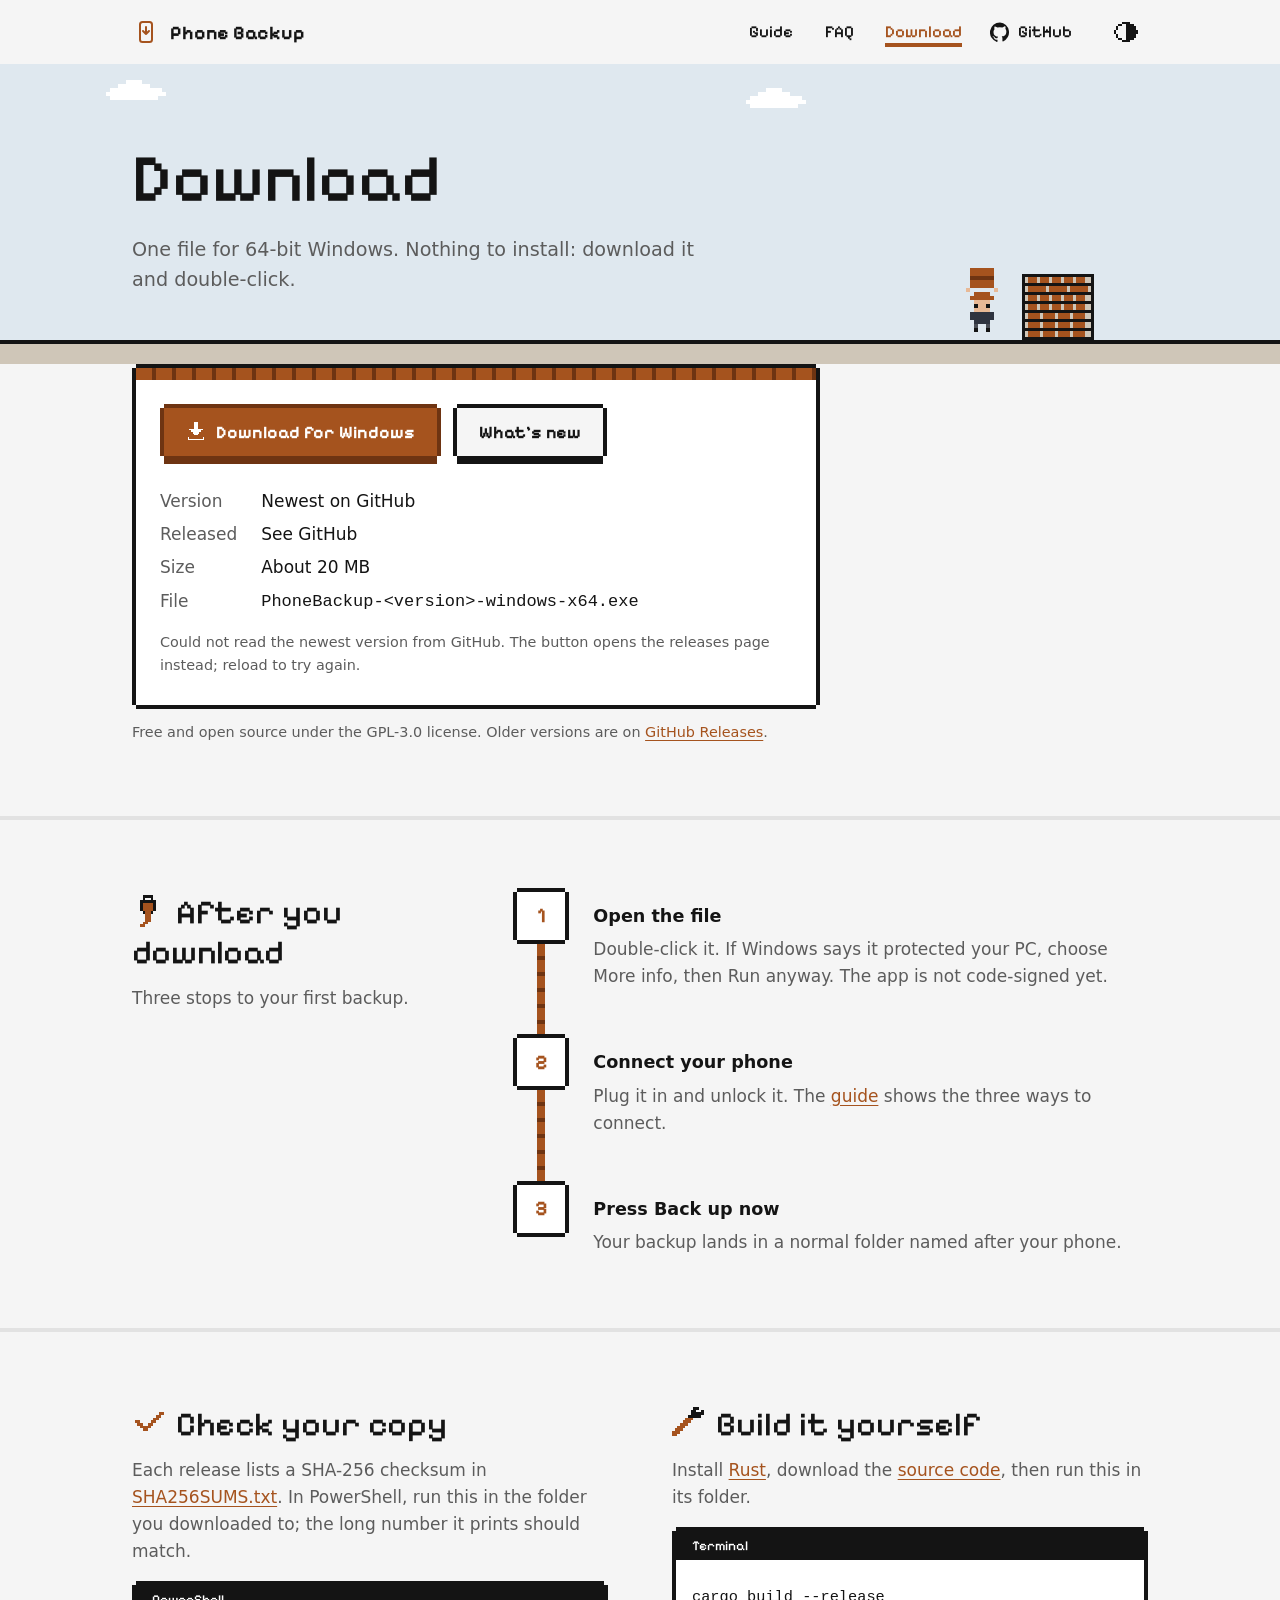
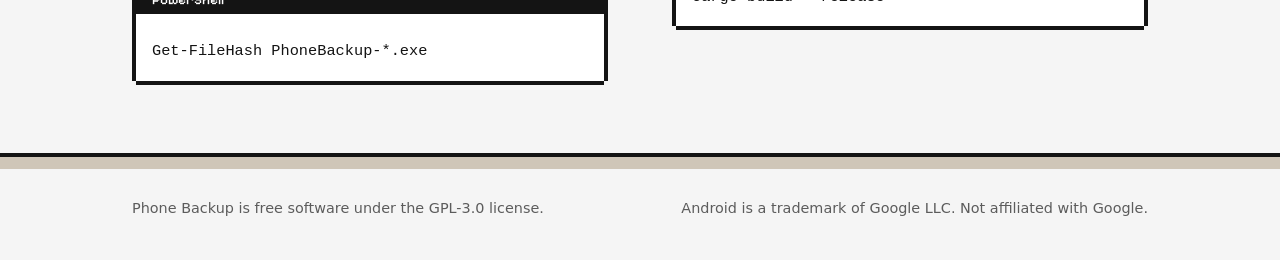
==== commit a9eb7d26: "Website: rework the guide, FAQ and download pages, add motion and new screenshots - Guide, FAQ and d" ====
--- a/docs/download.html
+++ b/docs/download.html
@@ -38,12 +38,15 @@
 </header>
 
 <main id="main">
+  <div class="page-world">
+  <span class="cloud" data-px="cloud" style="left: 8%; top: 12px"></span><span class="cloud" data-px="cloud" style="left: 58%; top: 20px"></span>
   <div class="wrap page-head">
     <div>
       <h1>Download</h1>
       <p class="lead">One file for 64-bit Windows. Nothing to install: download it and double-click.</p>
     </div>
     <div class="scene" aria-hidden="true"><span class="courier front carry" data-px="courier"></span><span class="pc" data-px="pc"></span></div>
+  </div>
   </div>
 
   <div class="wrap">
@@ -67,9 +70,25 @@
   </div>
 
   <section class="after">
-    <div class="wrap">
-      <h2><span data-px="plug"></span>After you download</h2>
-      <p class="section-lead">If Windows says it protected your PC, choose More info, then Run anyway. The app is not code-signed yet. Then follow the <a href="guide">guide</a> to connect your phone.</p>
+    <div class="wrap aside">
+      <div class="side">
+        <h2><span data-px="plug"></span>After you download</h2>
+        <p class="section-lead">Three stops to your first backup.</p>
+      </div>
+      <ol class="steps">
+        <li>
+          <h3>Open the file</h3>
+          <p>Double-click it. If Windows says it protected your PC, choose More info, then Run anyway. The app is not code-signed yet.</p>
+        </li>
+        <li>
+          <h3>Connect your phone</h3>
+          <p>Plug it in and unlock it. The <a href="guide#connect">guide</a> shows the three ways to connect.</p>
+        </li>
+        <li>
+          <h3>Press Back up now</h3>
+          <p>Your backup lands in a normal folder named after your phone.</p>
+        </li>
+      </ol>
     </div>
   </section>
 
@@ -78,12 +97,12 @@
       <div>
         <h2><span data-px="check"></span>Check your copy</h2>
         <p>Each release lists a SHA-256 checksum in <a id="sums" href="https://github.com/mitunmanav/phone-backup/releases/latest">SHA256SUMS.txt</a>. In PowerShell, run this in the folder you downloaded to; the long number it prints should match.</p>
-        <pre><code>Get-FileHash PhoneBackup-*.exe</code></pre>
+        <pre data-title="PowerShell"><code>Get-FileHash PhoneBackup-*.exe</code></pre>
       </div>
       <div>
         <h2><span data-px="wrench"></span>Build it yourself</h2>
         <p>Install <a href="https://rustup.rs/">Rust</a>, download the <a href="https://github.com/mitunmanav/phone-backup">source code</a>, then run this in its folder.</p>
-        <pre><code>cargo build --release</code></pre>
+        <pre data-title="Terminal"><code>cargo build --release</code></pre>
       </div>
     </div>
   </section>
--- a/docs/site.css
+++ b/docs/site.css
@@ -1,322 +1,372 @@
-/* The app's colors (src/ui/theme.rs, fn tokens), plus the courier scene's (src/ui/courier.rs). */
-@font-face {
-  /* Pixelify Sans, SIL Open Font License (fonts/OFL.txt). Headings, page names and buttons only. */
-  font-family: "Pixelify Sans"; src: url("fonts/pixelify-sans.woff2") format("woff2");
-  font-weight: 500 700; font-display: swap;
-}
-:root {
-  --bg: #F5F5F5; --surface: #FFFFFF; --line: #E2E2E2;
-  --ink: #141414; --muted: #5C5C5C;
-  --accent: #A5531E; --on-accent: #FFFFFF; --deep: #6E3412;
-  --outline: #141414; --sky: #DFE8EF; --ground: #CFC6B8; --cloud: #FFFFFF;
-  --jacket: #2F3440; --pants: #4A4D55; --skin: #E8B996;
-  --pixel: "Pixelify Sans", "Segoe UI", system-ui, sans-serif;
-  --ease-out: cubic-bezier(0.23, 1, 0.32, 1);
-  /* A 4 px pixel frame with stepped corners. */
-  --frame: 0 -4px 0 0 var(--outline), 0 4px 0 0 var(--outline), -4px 0 0 0 var(--outline), 4px 0 0 0 var(--outline);
-}
-/* Dark follows the device unless the header button (theme.js) picked a theme; the two dark blocks must match. */
-:root[data-theme="light"] { color-scheme: light; }
-@media (prefers-color-scheme: dark) {
-  :root:not([data-theme="light"]) {
-    --bg: #000000; --surface: #101010; --line: #2C2C2C;
-    --ink: #F4F4F4; --muted: #B0B0B0;
-    --accent: #E39C66; --on-accent: #1A0E05; --deep: #8A4A20;
-    --outline: #9A9A9A; --sky: #0C0D14; --ground: #1E1E25; --cloud: #1E2030;
-    --jacket: #5B6272; --pants: #3E424C;
-  }
-}
-:root[data-theme="dark"] {
-  color-scheme: dark;
-  --bg: #000000; --surface: #101010; --line: #2C2C2C;
-  --ink: #F4F4F4; --muted: #B0B0B0;
-  --accent: #E39C66; --on-accent: #1A0E05; --deep: #8A4A20;
-  --outline: #9A9A9A; --sky: #0C0D14; --ground: #1E1E25; --cloud: #1E2030;
-  --jacket: #5B6272; --pants: #3E424C;
-}
-* { box-sizing: border-box; }
-html { -webkit-text-size-adjust: 100%; -webkit-tap-highlight-color: transparent; }
-a, button { touch-action: manipulation; }
-body {
-  margin: 0; background: var(--bg); color: var(--ink);
-  font: 17px/1.6 "Segoe UI Variable Text", "Segoe UI", system-ui, -apple-system, sans-serif;
-}
-a { color: var(--accent); text-underline-offset: 3px; }
-:focus-visible { outline: 4px solid var(--accent); outline-offset: 4px; }
-/* Hidden until a keyboard user tabs to it. */
-.skip { position: absolute; left: 16px; top: -64px; z-index: 3; min-height: 44px; display: inline-flex; align-items: center; padding: 0 16px; background: var(--accent); color: var(--on-accent); font: 700 1rem var(--pixel); }
-.skip:focus { top: 12px; }
-.wrap { max-width: 1080px; margin: 0 auto; padding: 0 16px; }
-@media (min-width: 640px) { .wrap { padding: 0 32px; } }
-.mono { font-family: "Cascadia Code", "Cascadia Mono", Consolas, monospace; }
-/* Pixel art: CSS gives each picture its size; pixel.js draws it. */
-[data-px] { display: inline-block; flex-shrink: 0; line-height: 0; color: var(--outline); }
-.btn [data-px], .theme [data-px] { color: inherit; }
-[data-px] svg { display: block; width: 100%; height: 100%; }
-
-/* Header: the logo, then the pages. On phones the pages wrap onto their own row. */
-header .wrap { display: flex; flex-wrap: wrap; align-items: center; justify-content: space-between; gap: 0 24px; min-height: 64px; }
-.brand { display: flex; align-items: center; gap: 10px; font: 700 1.2rem var(--pixel); color: var(--ink); text-decoration: none; min-height: 44px; }
-/* Logo spot: a fixed square so the logo can be swapped in without moving the header. */
-.logo { display: inline-grid; place-items: center; width: 28px; height: 28px; flex-shrink: 0; color: var(--accent); }
-.logo > * { max-width: 100%; max-height: 100%; }
-nav { display: flex; flex-wrap: wrap; gap: 0 20px; }
-.nav-link { color: var(--ink); min-height: 44px; min-width: 44px; justify-content: center; display: inline-flex; align-items: center; gap: 8px; padding: 0 4px; text-decoration: none; font: 500 1.05rem var(--pixel); }
-.nav-link[aria-current="page"] { color: var(--accent); text-decoration: underline; text-decoration-thickness: 4px; text-underline-offset: 6px; }
-@media (hover: hover) and (pointer: fine) { .nav-link:hover { color: var(--accent); } }
-.nav-link svg { flex-shrink: 0; }
-.brand, .nav-link { white-space: nowrap; }
-/* Theme button: shows the icon of the current choice. Beside the links on wide screens; beside the logo on phones, where the links wrap to their own row. */
-.brand { margin-right: auto; }
-@media (max-width: 639px) { .brand { order: -2; } .theme { order: -1; } }
-.theme {
-  display: inline-grid; place-items: center; width: 44px; height: 44px; padding: 0; margin-left: 4px;
-  border: 0; background: transparent; color: var(--ink); cursor: pointer;
-}
-.theme:active { transform: translateY(2px); }
-@media (hover: hover) and (pointer: fine) { .theme:hover { background: var(--surface); } }
-.theme [data-px] { display: none; width: 24px; height: 24px; }
-:root:not([data-theme]) .theme .auto, [data-theme="light"] .theme .sun, [data-theme="dark"] .theme .moon { display: block; }
-/* Keeps all four pages on one row at 320 px. */
-@media (max-width: 420px) { nav { gap: 0 12px; } .nav-link { padding: 0 2px; } .nav-link svg { display: none; } }
-
-h1 {
-  /* At 500 the pixel C keeps a clear gap; bolder, it reads as O. */
-  font: 500 clamp(2.3rem, 6.5vw, 4.2rem)/1.05 var(--pixel);
-  margin: 0 0 20px; text-wrap: balance;
-}
-h2 { font: 500 clamp(1.6rem, 3.5vw, 2.1rem)/1.2 var(--pixel); margin: 0 0 12px; }
-/* A section title's icon sits on the title's first line. */
-h2 > [data-px] { width: 32px; height: 32px; vertical-align: -4px; margin-right: 12px; }
-h3 { font-size: 1.1rem; margin: 0 0 6px; }
-.lead { font-size: 1.2rem; color: var(--muted); margin: 0 0 32px; max-width: 30em; }
-.note { margin: 16px 0 0; font-size: .9rem; color: var(--muted); }
-
-/* Buttons: square with stepped corners and a 4 px ledge underneath; pressing pushes the button down onto it. */
-.actions { display: flex; flex-wrap: wrap; gap: 16px 20px; padding: 4px; }
-.btn {
-  --edge: var(--outline); --face: var(--bg);
-  display: inline-flex; align-items: center; gap: 10px; min-height: 48px; padding: 0 22px; margin-bottom: 4px;
-  font: 700 1.1rem var(--pixel); text-decoration: none; color: var(--ink); background: var(--face);
-  box-shadow: 0 -4px 0 0 var(--edge), 0 4px 0 0 var(--edge), -4px 0 0 0 var(--edge), 4px 0 0 0 var(--edge), 0 8px 0 0 var(--edge);
-  user-select: none; -webkit-user-select: none; -webkit-touch-callout: none;
-}
-.btn.primary { --edge: var(--deep); --face: var(--accent); color: var(--on-accent); }
-.btn [data-px] { width: 20px; height: 20px; }
-.btn:active { transform: translateY(4px); box-shadow: 0 -4px 0 0 var(--edge), 0 4px 0 0 var(--edge), -4px 0 0 0 var(--edge), 4px 0 0 0 var(--edge); }
-@media (hover: hover) and (pointer: fine) {
-  .btn:hover { --face: var(--surface); }
-  /* Mixing toward ink darkens copper in light mode and lightens it in dark, so label contrast only improves. */
-  .btn.primary:hover { --face: color-mix(in srgb, var(--accent) 85%, var(--ink)); }
-}
-
-/* Courier: pixel.js draws every pose; these rules pick one. Standing, empty-handed, side on, by default. */
-.c-load, .c-up, .c-out, .c-wave, .c-front, .front .c-side { display: none; }
-.front .c-front { display: inline; }
-.c-legs > g { visibility: hidden; }
-.c-legs > g:first-child { visibility: visible; }
-.carry .c-load, .carry .c-up { display: inline; }
-.carry .c-body { display: none; }
-.wave .c-body { display: none; }
-.wave .c-out, .wave .c-wave { display: inline; }
-/* Walking: the four leg frames take turns, a tenth of a second each. */
-@media (prefers-reduced-motion: no-preference) {
-  .walk .c-legs > g { animation: step .4s steps(1) infinite; }
-  .walk .c-legs > g:nth-child(2) { animation-delay: -.3s; }
-  .walk .c-legs > g:nth-child(3) { animation-delay: -.2s; }
-  .walk .c-legs > g:nth-child(4) { animation-delay: -.1s; }
-  .wave .c-wave { animation: blink .4s steps(1) 4 both; }
-}
-@keyframes step { 0% { visibility: visible; } 25%, 100% { visibility: hidden; } }
-@keyframes blink { 50% { visibility: hidden; } }
-
-/* Home: the headline, then the courier's world: the phone, the cable on the ground and the PC with a shelf per kind of file. */
-.intro { padding-block: 56px 40px; }
-@media (min-width: 900px) { .intro { padding-block: 88px 56px; } }
-.intro h1 { max-width: 12em; }
-.world {
-  position: relative; height: 200px; background: var(--sky); overflow: hidden; container-type: inline-size;
-  border-bottom: 20px solid var(--ground); box-shadow: inset 0 -4px 0 var(--outline);
-}
-.world .cloud { position: absolute; width: 64px; height: 24px; }
-.world .phone { position: absolute; left: 16px; bottom: 4px; width: 48px; height: 64px; }
-.world .cable { position: absolute; left: 64px; right: 136px; bottom: 4px; height: 4px; background: var(--accent); }
-.world .pc { position: absolute; right: 16px; bottom: 4px; width: 120px; height: 110px; }
-/* The courier is a button (click him and he waves), padded out to a 48 px target. */
-.walker {
-  position: absolute; left: 64px; bottom: 4px; width: 48px; height: 72px; padding: 0 4px 4px; border: 0; background: none; cursor: pointer;
-  /* He starts at the PC, walks back for a box, and carries it over; pixel.js fills a shelf slot each time he arrives. */
-  --run: calc(100cqw - 64px - 136px - 48px);
-  transform: translateX(calc(var(--run) / 2));
-}
-.walker > span { display: block; width: 40px; height: 64px; }
-.walker .c-load, .walker .c-up { display: inline; }
-.walker .c-body { display: none; }
-@media (prefers-reduced-motion: no-preference) {
-  .walker { animation: route 6s linear infinite; }
-  .walker > span { animation: turn 6s steps(1) infinite; }
-  .walker .c-load, .walker .c-up { animation: carry 6s steps(1) infinite; }
-  .walker .c-body { display: inline; animation: empty 6s steps(1) infinite; }
-  .walker.waving, .walker.waving * { animation-play-state: paused; }
-}
-/* Pause: top right of the scene; pressed, it shows the copper frame and the courier stops where he is. */
-.world .pause { position: absolute; top: 12px; right: 12px; width: 44px; height: 44px; padding: 10px; border: 0; background: var(--surface); color: var(--ink); cursor: pointer; box-shadow: var(--frame); }
-.world .pause[aria-pressed="true"] { color: var(--accent); box-shadow: 0 -4px 0 0 var(--accent), 0 4px 0 0 var(--accent), -4px 0 0 0 var(--accent), 4px 0 0 0 var(--accent); }
-.world .pause [data-px] { width: 24px; height: 24px; color: inherit; }
-.world.paused .walker, .world.paused .walker * { animation-play-state: paused; }
-@media (prefers-reduced-motion: reduce) { .world .pause { display: none; } }
-@keyframes route { 0%, 100% { transform: translateX(var(--run)); } 50% { transform: translateX(0); } }
-@keyframes turn { 0% { transform: scaleX(-1); } 50% { transform: none; } }
-@keyframes carry { 0% { opacity: 0; } 50%, 100% { opacity: 1; } }
-@keyframes empty { 0% { opacity: 1; } 50%, 100% { opacity: 0; } }
-/* Waving: he faces you, puts the box down and waves. */
-.walker.waving .c-load, .walker.waving .c-up, .walker.waving .c-body { display: none; }
-.walker.waving .c-out, .walker.waving .c-wave { display: inline; }
-.walker.waving .c-side { display: none; }
-.walker.waving .c-front { display: inline; }
-.walker.waving > span { transform: none; }
-@media (max-width: 420px) {
-  .world { height: 168px; }
-  .world .pc { width: 96px; height: 88px; }
-  .world .cable { right: 112px; }
-  .walker { --run: calc(100cqw - 64px - 112px - 48px); }
-}
-
-/* Home and guide: the cable runs down the page and every section or step is a stop on it, with a sign.
-   The sign's frame turns copper and the wire fills to the next stop as you scroll (below). */
-.route { position: relative; padding-block: 64px 24px; }
-.stop, .steps li { --sign: 48px; --rail: 80px; position: relative; padding: 0 0 72px var(--rail); border: 0; }
-.steps li:last-child { padding-bottom: 0; }
-.sign, .steps li::before {
-  position: absolute; left: 4px; top: 0; width: var(--sign); height: var(--sign); z-index: 1;
-  display: grid; place-items: center; background: var(--surface); box-shadow: var(--frame);
-}
-.sign [data-px] { width: 32px; height: 32px; }
-/* The wire: a copper cable in whole pixels, with a darker band every 16 px. */
-.stop::after, .steps li::after {
-  content: ""; position: absolute; left: calc(4px + var(--sign) / 2 - 4px); top: calc(var(--sign) + 4px); bottom: -4px; width: 8px;
-  background: repeating-linear-gradient(var(--accent) 0 12px, var(--deep) 12px 16px);
-}
-/* On home the last stop's wire runs on to the end of the page's route, where the rider stops. */
-.steps li:last-child::after { display: none; }
-.stop > h2 { padding-top: 4px; }
-.stop > p { margin: 0; color: var(--muted); max-width: 36em; }
-.stop .actions { margin-top: 24px; }
-/* The courier rides the cable down the page, facing you with a box, and stays in view while you read. */
-.rider { position: sticky; top: 50vh; height: 0; z-index: 2; pointer-events: none; }
-.rider > span { display: block; width: 40px; height: 80px; margin-left: calc(4px + 24px - 20px); transform: translateY(-80px); }
-@media (max-width: 420px) {
-  .stop, .steps li { --sign: 40px; --rail: 60px; }
-  .sign [data-px] { width: 24px; height: 24px; }
-  .rider > span { margin-left: calc(4px + 20px - 20px); }
-}
-
-/* What it saves, beside the real folder the app writes. */
-.saves { display: grid; gap: 40px; margin-top: 24px; }
-@media (min-width: 1000px) { .saves { grid-template-columns: 1fr 1fr; gap: 56px; } }
-.kinds { display: grid; gap: 20px; align-content: start; }
-.kinds p { margin: 0; color: var(--muted); max-width: 32em; }
-.tree {
-  background: var(--surface); box-shadow: var(--frame); margin: 4px;
-  padding: 24px 20px; font-size: .95rem; line-height: 2; overflow-x: auto;
-}
-.tree ul { list-style: none; margin: 0; padding: 0; }
-.tree ul ul { padding-left: 22px; border-left: 4px solid var(--line); margin-left: 8px; }
-/* Long phone names and paths wrap instead of being cut off at large text sizes. */
-.tree li { overflow-wrap: anywhere; }
-/* Rows arrive top to bottom once on load, like files landing in the backup. --i is the row number. */
-.tree li > span { display: inline-block; max-width: 100%; line-height: 1.5; animation: arrive 360ms var(--ease-out) both; animation-delay: calc(1.2s + var(--i) * 50ms); }
-@keyframes arrive { from { opacity: 0; transform: translateX(-8px); } }
-.tree .dir { font-weight: 700; }
-.tree .root { color: var(--accent); }
-.tree .hint { margin-left: 10px; color: var(--muted); font-family: "Segoe UI", system-ui, sans-serif; font-size: .85rem; }
-@media (max-width: 420px) { .tree { padding: 20px 14px; font-size: .85rem; } .tree ul ul { padding-left: 14px; margin-left: 4px; } }
-
-/* The real app mid-backup; the picture follows the visitor's light or dark setting. */
-.shot { margin: 24px 4px 0; }
-.shot img { display: block; width: 100%; height: auto; box-shadow: var(--frame); }
-
-/* Guide, FAQ and download: the page name, then a small scene of the courier for that page. */
-.page-head { display: grid; gap: 24px; align-items: end; padding-block: 48px 40px; }
-@media (min-width: 900px) { .page-head { grid-template-columns: 1fr auto; gap: 48px; padding-block: 80px 56px; } }
-.page-head .lead { margin-bottom: 0; }
-.scene {
-  display: flex; align-items: flex-end; justify-content: center; gap: 20px; min-width: 240px; height: 136px; padding: 0 24px;
-  background: var(--sky); border-bottom: 16px solid var(--ground); box-shadow: inset 0 -4px 0 var(--outline);
-}
-.scene .courier { width: 40px; height: 80px; margin-bottom: 4px; }
-.scene .flag { width: 48px; height: 48px; margin-bottom: 4px; }
-.scene .ask { width: 40px; height: 40px; align-self: flex-start; margin: 12px 0 0 -16px; }
-.scene .pc { width: 72px; height: 66px; margin-bottom: 4px; }
-
-section { padding: 72px 0; border-top: 4px solid var(--line); }
-.section-lead { color: var(--muted); margin: 0 0 40px; max-width: 36em; }
-.cols { display: grid; gap: 32px 40px; grid-template-columns: repeat(auto-fit, minmax(min(100%, 240px), 1fr)); }
-.cols p { margin: 0; color: var(--muted); max-width: 32em; }
-code { font-family: "Cascadia Code", Consolas, monospace; font-size: .9em; overflow-wrap: anywhere; }
-pre { background: var(--surface); box-shadow: var(--frame); padding: 16px; overflow-x: auto; margin: 20px 4px 0; max-width: 32em; }
-.split { display: grid; gap: 40px; }
-@media (min-width: 900px) { .split { grid-template-columns: 1fr 1fr; gap: 64px; } }
-.split p { color: var(--muted); margin: 0; max-width: 32em; }
-
-/* Guide: the steps are numbered stops on the cable. */
-.steps { list-style: none; margin: 0; padding: 0; counter-reset: step; max-width: 40em; }
-.steps li { counter-increment: step; }
-.steps li::before { content: counter(step); color: var(--accent); font: 700 1.3rem var(--pixel); }
-.steps p { margin: 0; color: var(--muted); }
-.steps h3 { padding-top: 10px; }
-
-/* Guide and FAQ on wide screens: the section title stays in view on the left while its steps or answers scroll on the right. */
-@media (min-width: 900px) {
-  .aside { display: grid; grid-template-columns: minmax(0, 1fr) minmax(0, 2fr); gap: 64px; align-items: start; }
-  .aside .side { position: sticky; top: 32px; }
-  .aside .section-lead { margin-bottom: 0; }
-  .aside .cols { grid-template-columns: 1fr; }
-}
-
-/* FAQ: every answer shown, grouped by topic. */
-/* On phones a topic title with no lead line needs room before its first question. */
-.side h2:last-child { margin-bottom: 28px; }
-.qa { display: grid; gap: 32px; max-width: 40em; }
-.qa p { margin: 0; color: var(--muted); }
-
-/* Download: the newest release, read live from GitHub, on a shipping label with copper tape across the top. */
-.release { background: var(--surface); box-shadow: var(--frame); margin: 4px; padding: 36px 24px 28px; max-width: 40em; position: relative; }
-.release::before { content: ""; position: absolute; inset: 0 0 auto; height: 12px; background: repeating-linear-gradient(90deg, var(--accent) 0 16px, var(--deep) 16px 20px); }
-.release dl { display: grid; grid-template-columns: max-content 1fr; gap: 6px 24px; margin: 24px 0 0; }
-.release dt { color: var(--muted); }
-/* Placeholders stay faint until GitHub answers, then the real values fade in. */
-.release dd { margin: 0; font-variant-numeric: tabular-nums; overflow-wrap: anywhere; transition: opacity 150ms var(--ease-out); }
-.release[aria-busy="true"] dd { opacity: .55; }
-@media (max-width: 420px) { .release { padding: 32px 16px 20px; } }
-.release .note[role="status"]:empty { display: none; }
-section.after { margin-top: 72px; }
-
-footer { border-top: 4px solid var(--line); padding: 28px 0 40px; color: var(--muted); font-size: .9rem; }
-footer .wrap { display: flex; flex-wrap: wrap; gap: 8px 32px; justify-content: space-between; }
-
-/* The cable lights as you scroll: each sign's frame turns copper as it crosses three quarters of the way down the screen,
-   and its wire fills on to the next one; the unlit wire shows in the line color. Browsers without scroll-driven
-   animations, and reduced motion, keep the cable fully lit. */
-@media (prefers-reduced-motion: no-preference) {
-  @supports (animation-timeline: view()) {
-    .stop, .steps li { view-timeline: --cable block; view-timeline-inset: 0 25%; }
-    .stop > h2::after, .steps h3::after {
-      content: ""; position: absolute; left: calc(4px + var(--sign) / 2 - 4px); top: calc(var(--sign) + 4px); bottom: -4px; width: 8px; background: var(--line);
-    }
-    .steps li:last-child h3::after { display: none; }
-    .stop::after, .steps li::after { z-index: 1; transform-origin: top; animation: charge linear both; animation-timeline: --cable; animation-range: entry 0% entry 100%; }
-    .sign, .steps li::before { animation: socket linear both; animation-timeline: --cable; animation-range: entry 0% entry 24px; }
-    @keyframes charge { from { transform: scaleY(0); } }
-    @keyframes socket { from { box-shadow: var(--frame); } to { box-shadow: 0 -4px 0 0 var(--accent), 0 4px 0 0 var(--accent), -4px 0 0 0 var(--accent), 4px 0 0 0 var(--accent); } }
-  }
-}
-
-@media (prefers-reduced-motion: reduce) {
-  .theme:active, .btn:active { transform: none; }
-  .tree li > span { animation-name: fade; }
-}
-@keyframes fade { from { opacity: 0; } }
-
-/* The pixel font's web copy has no "fi" ligature glyph. Last, because each font shorthand above resets this. */
-h1, h2, .brand, .nav-link, .btn, .skip, .steps li::before { font-feature-settings: "liga" 0, "clig" 0; }
+/* The app's colors (src/ui/theme.rs, fn tokens), plus the courier scene's (src/ui/courier.rs). */
+@font-face {
+  /* Pixelify Sans, SIL Open Font License (fonts/OFL.txt). Headings, page names and buttons only. */
+  font-family: "Pixelify Sans"; src: url("fonts/pixelify-sans.woff2") format("woff2");
+  font-weight: 500 700; font-display: swap;
+}
+:root {
+  --bg: #F5F5F5; --surface: #FFFFFF; --line: #E2E2E2;
+  --ink: #141414; --muted: #5C5C5C;
+  --accent: #A5531E; --on-accent: #FFFFFF; --deep: #6E3412;
+  --outline: #141414; --sky: #DFE8EF; --ground: #CFC6B8; --cloud: #FFFFFF;
+  --jacket: #2F3440; --pants: #4A4D55; --skin: #E8B996;
+  --pixel: "Pixelify Sans", "Segoe UI", system-ui, sans-serif;
+  --ease-out: cubic-bezier(0.23, 1, 0.32, 1);
+  /* A 4 px pixel frame with stepped corners. */
+  --frame: 0 -4px 0 0 var(--outline), 0 4px 0 0 var(--outline), -4px 0 0 0 var(--outline), 4px 0 0 0 var(--outline);
+}
+/* Dark follows the device unless the header button (theme.js) picked a theme; the two dark blocks must match. */
+:root[data-theme="light"] { color-scheme: light; }
+@media (prefers-color-scheme: dark) {
+  :root:not([data-theme="light"]) {
+    --bg: #000000; --surface: #101010; --line: #2C2C2C;
+    --ink: #F4F4F4; --muted: #B0B0B0;
+    --accent: #E39C66; --on-accent: #1A0E05; --deep: #8A4A20;
+    --outline: #9A9A9A; --sky: #0C0D14; --ground: #1E1E25; --cloud: #1E2030;
+    --jacket: #5B6272; --pants: #3E424C;
+  }
+}
+:root[data-theme="dark"] {
+  color-scheme: dark;
+  --bg: #000000; --surface: #101010; --line: #2C2C2C;
+  --ink: #F4F4F4; --muted: #B0B0B0;
+  --accent: #E39C66; --on-accent: #1A0E05; --deep: #8A4A20;
+  --outline: #9A9A9A; --sky: #0C0D14; --ground: #1E1E25; --cloud: #1E2030;
+  --jacket: #5B6272; --pants: #3E424C;
+}
+* { box-sizing: border-box; }
+html { -webkit-text-size-adjust: 100%; -webkit-tap-highlight-color: transparent; }
+a, button { touch-action: manipulation; }
+body {
+  margin: 0; background: var(--bg); color: var(--ink);
+  font: 17px/1.6 "Segoe UI Variable Text", "Segoe UI", system-ui, -apple-system, sans-serif;
+}
+a { color: var(--accent); text-underline-offset: 3px; }
+:focus-visible { outline: 4px solid var(--accent); outline-offset: 4px; }
+/* Hidden until a keyboard user tabs to it. */
+.skip { position: absolute; left: 16px; top: -64px; z-index: 3; min-height: 44px; display: inline-flex; align-items: center; padding: 0 16px; background: var(--accent); color: var(--on-accent); font: 700 1rem var(--pixel); }
+.skip:focus { top: 12px; }
+.wrap { max-width: 1080px; margin: 0 auto; padding: 0 16px; }
+@media (min-width: 640px) { .wrap { padding: 0 32px; } }
+.mono { font-family: "Cascadia Code", "Cascadia Mono", Consolas, monospace; }
+/* Pixel art: CSS gives each picture its size; pixel.js draws it. */
+[data-px] { display: inline-block; flex-shrink: 0; line-height: 0; color: var(--outline); }
+.btn [data-px], .theme [data-px] { color: inherit; }
+[data-px] svg { display: block; width: 100%; height: 100%; }
+
+/* Header: the logo, then the pages. On phones the pages wrap onto their own row. */
+header .wrap { display: flex; flex-wrap: wrap; align-items: center; justify-content: space-between; gap: 0 24px; min-height: 64px; }
+.brand { display: flex; align-items: center; gap: 10px; font: 700 1.2rem var(--pixel); color: var(--ink); text-decoration: none; min-height: 44px; }
+/* Logo spot: a fixed square so the logo can be swapped in without moving the header. */
+.logo { display: inline-grid; place-items: center; width: 28px; height: 28px; flex-shrink: 0; color: var(--accent); }
+.logo > * { max-width: 100%; max-height: 100%; }
+nav { display: flex; flex-wrap: wrap; gap: 0 20px; }
+.nav-link { color: var(--ink); min-height: 44px; min-width: 44px; justify-content: center; display: inline-flex; align-items: center; gap: 8px; padding: 0 4px; text-decoration: none; font: 500 1.05rem var(--pixel); }
+.nav-link[aria-current="page"] { color: var(--accent); text-decoration: underline; text-decoration-thickness: 4px; text-underline-offset: 6px; }
+@media (hover: hover) and (pointer: fine) { .nav-link:hover { color: var(--accent); } }
+.nav-link svg { flex-shrink: 0; }
+.brand, .nav-link { white-space: nowrap; }
+/* Theme button: shows the icon of the current choice. Beside the links on wide screens; beside the logo on phones, where the links wrap to their own row. */
+.brand { margin-right: auto; }
+@media (max-width: 639px) { .brand { order: -2; } .theme { order: -1; } }
+.theme {
+  display: inline-grid; place-items: center; width: 44px; height: 44px; padding: 0; margin-left: 4px;
+  border: 0; background: transparent; color: var(--ink); cursor: pointer;
+}
+.theme:active { transform: translateY(2px); }
+@media (hover: hover) and (pointer: fine) { .theme:hover { background: var(--surface); } }
+.theme [data-px] { display: none; width: 24px; height: 24px; }
+:root:not([data-theme]) .theme .auto, [data-theme="light"] .theme .sun, [data-theme="dark"] .theme .moon { display: block; }
+/* Keeps all four pages on one row at 320 px. */
+@media (max-width: 420px) { nav { gap: 0 12px; } .nav-link { padding: 0 2px; } .nav-link svg { display: none; } }
+
+h1 {
+  /* At 500 the pixel C keeps a clear gap; bolder, it reads as O. */
+  font: 500 clamp(2.3rem, 6.5vw, 4.2rem)/1.05 var(--pixel);
+  margin: 0 0 20px; text-wrap: balance;
+}
+h2 { font: 500 clamp(1.6rem, 3.5vw, 2.1rem)/1.2 var(--pixel); margin: 0 0 12px; }
+/* A section title's icon sits on the title's first line. */
+h2 > [data-px] { width: 32px; height: 32px; vertical-align: -4px; margin-right: 12px; }
+h3 { font-size: 1.1rem; margin: 0 0 6px; }
+.lead { font-size: 1.2rem; color: var(--muted); margin: 0 0 32px; max-width: 30em; }
+.note { margin: 16px 0 0; font-size: .9rem; color: var(--muted); }
+
+/* Buttons: square with stepped corners and a 4 px ledge underneath; pressing pushes the button down onto it. */
+.actions { display: flex; flex-wrap: wrap; gap: 16px 20px; padding: 4px; }
+.btn {
+  --edge: var(--outline); --face: var(--bg);
+  display: inline-flex; align-items: center; gap: 10px; min-height: 48px; padding: 0 22px; margin-bottom: 4px;
+  font: 700 1.1rem var(--pixel); text-decoration: none; color: var(--ink); background: var(--face);
+  box-shadow: 0 -4px 0 0 var(--edge), 0 4px 0 0 var(--edge), -4px 0 0 0 var(--edge), 4px 0 0 0 var(--edge), 0 8px 0 0 var(--edge);
+  user-select: none; -webkit-user-select: none; -webkit-touch-callout: none;
+}
+.btn.primary { --edge: var(--deep); --face: var(--accent); color: var(--on-accent); }
+.btn [data-px] { width: 20px; height: 20px; }
+.btn:active { transform: translateY(4px); box-shadow: 0 -4px 0 0 var(--edge), 0 4px 0 0 var(--edge), -4px 0 0 0 var(--edge), 4px 0 0 0 var(--edge); }
+@media (hover: hover) and (pointer: fine) {
+  .btn:hover { --face: var(--surface); }
+  /* Mixing toward ink darkens copper in light mode and lightens it in dark, so label contrast only improves. */
+  .btn.primary:hover { --face: color-mix(in srgb, var(--accent) 85%, var(--ink)); }
+}
+
+/* Courier: pixel.js draws every pose; these rules pick one. Standing, empty-handed, side on, by default. */
+.c-load, .c-up, .c-out, .c-wave, .c-front, .front .c-side { display: none; }
+.front .c-front { display: inline; }
+.c-legs > g { visibility: hidden; }
+.c-legs > g:first-child { visibility: visible; }
+.carry .c-load, .carry .c-up { display: inline; }
+.carry .c-body { display: none; }
+.wave .c-body { display: none; }
+.wave .c-out, .wave .c-wave { display: inline; }
+/* Walking: the four leg frames take turns, a tenth of a second each. */
+@media (prefers-reduced-motion: no-preference) {
+  .walk .c-legs > g { animation: step .4s steps(1) infinite; }
+  .walk .c-legs > g:nth-child(2) { animation-delay: -.3s; }
+  .walk .c-legs > g:nth-child(3) { animation-delay: -.2s; }
+  .walk .c-legs > g:nth-child(4) { animation-delay: -.1s; }
+  .wave .c-wave { animation: blink .4s steps(1) 4 both; }
+}
+@keyframes step { 0% { visibility: visible; } 25%, 100% { visibility: hidden; } }
+@keyframes blink { 50% { visibility: hidden; } }
+
+/* Home: the headline, then the courier's world: the phone, the cable on the ground and the PC with a shelf per kind of file. */
+.intro { padding-block: 56px 40px; }
+@media (min-width: 900px) { .intro { padding-block: 88px 56px; } }
+.intro h1 { max-width: 12em; }
+.world {
+  position: relative; height: 200px; background: var(--sky); overflow: hidden; container-type: inline-size;
+  border-bottom: 20px solid var(--ground); box-shadow: inset 0 -4px 0 var(--outline);
+}
+.world .cloud { position: absolute; width: 64px; height: 24px; }
+/* Clouds sway a few pixels at a time, one pixel step every half second. */
+@media (prefers-reduced-motion: no-preference) { .world .cloud, .page-world .cloud { animation: drift 24s steps(48) infinite; } .world .cloud + .cloud, .page-world .cloud + .cloud { animation-delay: -12s; } }
+@keyframes drift { 50% { transform: translateX(48px); } }
+.world .phone { position: absolute; left: 16px; bottom: 4px; width: 48px; height: 64px; }
+.world .cable { position: absolute; left: 64px; right: 136px; bottom: 4px; height: 4px; background: var(--accent); }
+.world .pc { position: absolute; right: 16px; bottom: 4px; width: 120px; height: 110px; }
+/* The courier is a button (click him and he waves), padded out to a 48 px target. */
+.walker {
+  position: absolute; left: 64px; bottom: 4px; width: 48px; height: 72px; padding: 0 4px 4px; border: 0; background: none; cursor: pointer;
+  /* He starts at the PC, walks back for a box, and carries it over; pixel.js fills a shelf slot each time he arrives. */
+  --run: calc(100cqw - 64px - 136px - 48px);
+  transform: translateX(calc(var(--run) / 2));
+}
+.walker > span { display: block; width: 40px; height: 64px; }
+.walker .c-load, .walker .c-up { display: inline; }
+.walker .c-body { display: none; }
+@media (prefers-reduced-motion: no-preference) {
+  .walker { animation: route 6s linear infinite; }
+  .walker > span { animation: turn 6s steps(1) infinite; }
+  .walker .c-load, .walker .c-up { animation: carry 6s steps(1) infinite; }
+  .walker .c-body { display: inline; animation: empty 6s steps(1) infinite; }
+  .walker.waving, .walker.waving * { animation-play-state: paused; }
+}
+/* Pause: top right of the scene; pressed, it shows the copper frame and the courier stops where he is. */
+.world .pause { position: absolute; top: 12px; right: 12px; width: 44px; height: 44px; padding: 10px; border: 0; background: var(--surface); color: var(--ink); cursor: pointer; box-shadow: var(--frame); }
+.world .pause[aria-pressed="true"] { color: var(--accent); box-shadow: 0 -4px 0 0 var(--accent), 0 4px 0 0 var(--accent), -4px 0 0 0 var(--accent), 4px 0 0 0 var(--accent); }
+.world .pause [data-px] { width: 24px; height: 24px; color: inherit; }
+.world.paused .walker, .world.paused .walker *, .world.paused .cloud, .world.away .walker, .world.away .walker *, .world.away .cloud { animation-play-state: paused; }
+@media (prefers-reduced-motion: reduce) { .world .pause { display: none; } }
+@keyframes route { 0%, 100% { transform: translateX(var(--run)); } 50% { transform: translateX(0); } }
+@keyframes turn { 0% { transform: scaleX(-1); } 50% { transform: none; } }
+@keyframes carry { 0% { opacity: 0; } 50%, 100% { opacity: 1; } }
+@keyframes empty { 0% { opacity: 1; } 50%, 100% { opacity: 0; } }
+/* Waving: he faces you, puts the box down and waves. */
+.walker.waving .c-load, .walker.waving .c-up, .walker.waving .c-body { display: none; }
+.walker.waving .c-out, .walker.waving .c-wave { display: inline; }
+.walker.waving .c-side { display: none; }
+.walker.waving .c-front { display: inline; }
+.walker.waving > span { transform: none; }
+@media (max-width: 420px) {
+  .world { height: 168px; }
+  .world .pc { width: 96px; height: 88px; }
+  .world .cable { right: 112px; }
+  .walker { --run: calc(100cqw - 64px - 112px - 48px); }
+}
+
+/* Home and guide: the cable runs down the page and every section or step is a stop on it, with a sign.
+   The sign's frame turns copper and the wire fills to the next stop as you scroll (below). */
+.route { position: relative; padding-block: 64px 24px; }
+.stop, .steps li { --sign: 48px; --rail: 80px; position: relative; padding: 0 0 72px var(--rail); border: 0; }
+.steps li:last-child { padding-bottom: 0; }
+.sign, .steps li::before {
+  position: absolute; left: 4px; top: 0; width: var(--sign); height: var(--sign); z-index: 1;
+  display: grid; place-items: center; background: var(--surface); box-shadow: var(--frame);
+}
+.sign [data-px] { width: 32px; height: 32px; }
+/* The wire: a copper cable in whole pixels, with a darker band every 16 px. */
+.stop::after, .steps li::after {
+  content: ""; position: absolute; left: calc(4px + var(--sign) / 2 - 4px); top: calc(var(--sign) + 4px); bottom: -4px; width: 8px;
+  background: repeating-linear-gradient(var(--accent) 0 12px, var(--deep) 12px 16px);
+}
+/* On home the last stop's wire runs on to the end of the page's route, where the rider stops. */
+.steps li:last-child::after { display: none; }
+.stop > h2 { padding-top: 4px; }
+.stop > p { margin: 0; color: var(--muted); max-width: 36em; }
+.stop .actions { margin-top: 24px; }
+/* The courier rides the cable down the page, facing you with a box, and stays in view while you read. */
+.rider { position: sticky; top: 50vh; height: 0; z-index: 2; pointer-events: none; }
+.rider > span { display: block; width: 40px; height: 80px; margin-left: calc(4px + 24px - 20px); transform: translateY(-80px); }
+@media (max-width: 420px) {
+  .stop, .steps li { --sign: 40px; --rail: 60px; }
+  .sign [data-px] { width: 24px; height: 24px; }
+  .rider > span { margin-left: calc(4px + 20px - 20px); }
+}
+
+/* What it saves, beside the real folder the app writes. */
+.saves { display: grid; gap: 40px; margin-top: 24px; }
+@media (min-width: 1000px) { .saves { grid-template-columns: 1fr 1fr; gap: 56px; } }
+.kinds { display: grid; gap: 20px; align-content: start; }
+.kinds p { margin: 0; color: var(--muted); max-width: 32em; }
+.tree {
+  background: var(--surface); box-shadow: var(--frame); margin: 4px;
+  padding: 24px 20px; font-size: .95rem; line-height: 2; overflow-x: auto;
+}
+.tree ul { list-style: none; margin: 0; padding: 0; }
+.tree ul ul { padding-left: 22px; border-left: 4px solid var(--line); margin-left: 8px; }
+/* Long phone names and paths wrap instead of being cut off at large text sizes. */
+.tree li { overflow-wrap: anywhere; }
+/* Rows arrive top to bottom once on load, like files landing in the backup. --i is the row number. */
+.tree li > span { display: inline-block; max-width: 100%; line-height: 1.5; animation: arrive 360ms var(--ease-out) both; animation-delay: calc(1.2s + var(--i) * 50ms); }
+@keyframes arrive { from { opacity: 0; transform: translateX(-8px); } }
+.tree .dir { font-weight: 700; }
+/* A pixel folder before each folder name. */
+.tree .dir::before { content: ""; display: inline-block; width: 16px; height: 12px; margin-right: 8px; vertical-align: -1px; background: var(--accent); clip-path: polygon(0 0, 8px 0, 8px 2px, 16px 2px, 16px 12px, 0 12px); }
+.tree .root { color: var(--accent); }
+.tree .hint { margin-left: 10px; color: var(--muted); font-family: "Segoe UI", system-ui, sans-serif; font-size: .85rem; }
+@media (max-width: 420px) { .tree { padding: 20px 14px; font-size: .85rem; } .tree ul ul { padding-left: 14px; margin-left: 4px; } }
+
+/* The real app mid-backup; the picture follows the visitor's light or dark setting. */
+.shot { margin: 24px 4px 0; }
+.shot img { display: block; width: 100%; height: auto; box-shadow: var(--frame); }
+
+/* Guide, FAQ and download: the page opens in the courier's world, the name in the sky and his scene for that page on the ground. */
+.page-world { position: relative; overflow: hidden; background: var(--sky); border-bottom: 20px solid var(--ground); box-shadow: inset 0 -4px 0 var(--outline); }
+.page-world .cloud { position: absolute; width: 64px; height: 24px; }
+.page-head { position: relative; display: grid; gap: 8px; align-items: end; padding-top: 48px; }
+@media (min-width: 900px) { .page-head { grid-template-columns: 1fr auto; gap: 48px; padding-top: 80px; } .page-head > div:first-child { padding-bottom: 48px; } }
+.page-head .lead { margin-bottom: 0; }
+.scene { display: flex; align-items: flex-end; justify-content: center; gap: 20px; min-width: 240px; height: 112px; padding-bottom: 4px; }
+.scene .courier { width: 40px; height: 80px; }
+.scene .flag { width: 48px; height: 48px; }
+.scene .ask { width: 40px; height: 40px; align-self: flex-start; margin: 12px 0 0 -16px; }
+.scene .pc { width: 72px; height: 66px; }
+/* Once on load the courier walks in side on, then turns to face you: on the guide he waves, on the FAQ a question pops up. */
+@media (prefers-reduced-motion: no-preference) {
+  .scene { overflow: hidden; }
+  .scene .courier { animation: enter 1.2s steps(12) both; }
+  .scene .courier .c-side, .scene .courier .c-front { display: inline; }
+  .scene .courier .c-side { animation: shown 1.2s steps(1, end) forwards; }
+  .scene .courier .c-front { animation: shown 1.2s steps(1, end) reverse backwards; }
+  .scene .courier .c-legs > g { animation: step .4s steps(1) 3; }
+  .scene .courier .c-legs > g:nth-child(2) { animation-delay: -.3s; }
+  .scene .courier .c-legs > g:nth-child(3) { animation-delay: -.2s; }
+  .scene .courier .c-legs > g:nth-child(4) { animation-delay: -.1s; }
+  .scene .wave .c-wave { animation-delay: 1.2s; }
+  .scene .ask { animation: pop 160ms steps(2) 1.3s both; }
+}
+@keyframes enter { from { transform: translateX(-120px); } }
+@keyframes shown { from { visibility: visible; } to { visibility: hidden; } }
+@keyframes pop { from { opacity: 0; transform: translateY(4px); } }
+
+section { padding: 72px 0; border-top: 4px solid var(--line); }
+/* Guide and FAQ: a row of signs on a short cable, one per part of the page. */
+.map { position: relative; display: flex; flex-wrap: wrap; gap: 16px 24px; padding-block: 40px; }
+.map::before { content: ""; position: absolute; left: 24px; right: 24px; top: 50%; height: 4px; margin-top: -2px; background: var(--accent); }
+.map a {
+  position: relative; display: inline-flex; align-items: center; gap: 10px; min-height: 48px; padding: 8px 16px; margin: 4px;
+  background: var(--surface); box-shadow: var(--frame); color: var(--ink); text-decoration: none; font: 500 1rem var(--pixel);
+}
+.map [data-px] { width: 24px; height: 24px; }
+.map a:active { transform: translateY(4px); }
+@media (hover: hover) and (pointer: fine) { .map a:hover { color: var(--accent); } }
+/* On a phone the signs stack in two columns; a cable through wrapped rows would read as a strike-through. */
+@media (max-width: 600px) { .map { display: grid; grid-template-columns: 1fr 1fr; gap: 8px; } .map::before { display: none; } .map a { font-size: .9rem; padding: 8px 10px; } }
+.map + section { border-top: 0; padding-top: 32px; }
+.section-lead { color: var(--muted); margin: 0 0 40px; max-width: 36em; }
+.cols { display: grid; gap: 32px 40px; grid-template-columns: repeat(auto-fit, minmax(min(100%, 240px), 1fr)); }
+.cols p { margin: 0; color: var(--muted); max-width: 32em; }
+/* Guide: each way to connect, and each use of a backup, is a small framed card with its icon. */
+.cols > div { background: var(--surface); box-shadow: var(--frame); margin: 4px; padding: 20px; }
+.cols h3 > [data-px] { width: 24px; height: 24px; vertical-align: -5px; margin-right: 10px; }
+code { font-family: "Cascadia Code", Consolas, monospace; font-size: .9em; overflow-wrap: anywhere; }
+pre { background: var(--surface); box-shadow: var(--frame); padding: 16px; overflow-x: auto; margin: 20px 4px 0; max-width: 32em; }
+/* Download: each command sits in a small window named after where you type it. */
+pre[data-title] { padding-top: 52px; position: relative; }
+pre[data-title]::before {
+  content: attr(data-title); position: absolute; inset: 0 0 auto; padding: 6px 16px; background: var(--outline); color: var(--surface); font: 500 .85rem var(--pixel);
+}
+.split { display: grid; gap: 40px; }
+/* Columns may shrink below a code line's width; the code box scrolls instead of the page. */
+.split > * { min-width: 0; }
+@media (min-width: 900px) { .split { grid-template-columns: 1fr 1fr; gap: 64px; } }
+.split p { color: var(--muted); margin: 0; max-width: 32em; }
+
+/* Guide: the steps are numbered stops on the cable. */
+.steps { list-style: none; margin: 0; padding: 0; counter-reset: step; max-width: 40em; }
+.steps li { counter-increment: step; }
+.steps li::before { content: counter(step); color: var(--accent); font: 700 1.3rem var(--pixel); }
+.steps p { margin: 0; color: var(--muted); }
+.steps h3 { padding-top: 10px; }
+
+/* Guide and FAQ on wide screens: the section title stays in view on the left while its steps or answers scroll on the right. */
+@media (min-width: 900px) {
+  .aside { display: grid; grid-template-columns: minmax(0, 1fr) minmax(0, 2fr); gap: 64px; align-items: start; }
+  .aside .side { position: sticky; top: 32px; }
+  .aside .section-lead { margin-bottom: 0; }
+  .aside .cols { grid-template-columns: 1fr; }
+}
+
+/* FAQ: every answer shown, grouped by topic. */
+/* On phones a topic title with no lead line needs room before its first question. */
+.side h2:last-child { margin-bottom: 28px; }
+.qa { display: grid; gap: 24px; max-width: 40em; }
+.qa p { margin: 0; color: var(--muted); }
+/* Each question is a framed card with a copper bar down its left edge. */
+.qa > div { background: var(--surface); box-shadow: var(--frame); margin: 4px; padding: 20px 20px 20px 32px; position: relative; }
+.qa > div::before { content: ""; position: absolute; left: 0; top: 0; bottom: 0; width: 8px; background: var(--accent); }
+
+/* Download: the newest release, read live from GitHub, on a shipping label with copper tape across the top. */
+.release { background: var(--surface); box-shadow: var(--frame); margin: 4px; padding: 36px 24px 28px; max-width: 40em; position: relative; }
+.release::before { content: ""; position: absolute; inset: 0 0 auto; height: 12px; background: repeating-linear-gradient(90deg, var(--accent) 0 16px, var(--deep) 16px 20px); }
+.release dl { display: grid; grid-template-columns: max-content 1fr; gap: 6px 24px; margin: 24px 0 0; }
+.release dt { color: var(--muted); }
+/* Placeholders stay faint until GitHub answers, then the real values fade in. */
+.release dd { margin: 0; font-variant-numeric: tabular-nums; overflow-wrap: anywhere; transition: opacity 150ms var(--ease-out); }
+.release[aria-busy="true"] dd { opacity: .55; }
+@media (max-width: 420px) { .release { padding: 32px 16px 20px; } }
+.release .note[role="status"]:empty { display: none; }
+section.after { margin-top: 72px; }
+.after .steps li { padding-bottom: 48px; }
+.after .steps li:last-child { padding-bottom: 0; }
+
+/* The footer is the ground the whole page stands on. */
+footer { border-top: 4px solid var(--outline); box-shadow: inset 0 12px 0 var(--ground); padding: 40px 0 40px; color: var(--muted); font-size: .9rem; }
+footer .wrap { display: flex; flex-wrap: wrap; gap: 8px 32px; justify-content: space-between; }
+
+/* The cable lights as you scroll: each sign's frame turns copper as it crosses three quarters of the way down the screen,
+   and its wire fills on to the next one; the unlit wire shows in the line color. Browsers without scroll-driven
+   animations, and reduced motion, keep the cable fully lit. */
+@media (prefers-reduced-motion: no-preference) {
+  @supports (animation-timeline: view()) {
+    .stop, .steps li { view-timeline: --cable block; view-timeline-inset: 0 25%; }
+    .stop > h2::after, .steps h3::after {
+      content: ""; position: absolute; left: calc(4px + var(--sign) / 2 - 4px); top: calc(var(--sign) + 4px); bottom: -4px; width: 8px; background: var(--line);
+    }
+    .steps li:last-child h3::after { display: none; }
+    .stop::after, .steps li::after { z-index: 1; transform-origin: top; animation: charge linear both; animation-timeline: --cable; animation-range: entry 0% entry 100%; }
+    .sign, .steps li::before { animation: socket linear both; animation-timeline: --cable; animation-range: entry 0% entry 24px; }
+    @keyframes charge { from { transform: scaleY(0); } }
+    @keyframes socket { from { box-shadow: var(--frame); } to { box-shadow: 0 -4px 0 0 var(--accent), 0 4px 0 0 var(--accent), -4px 0 0 0 var(--accent), 4px 0 0 0 var(--accent); } }
+  }
+}
+
+@media (prefers-reduced-motion: reduce) {
+  .theme:active, .btn:active { transform: none; }
+  .tree li > span { animation-name: fade; }
+}
+@keyframes fade { from { opacity: 0; } }
+
+/* The pixel font's web copy has no "fi" ligature glyph. Last, because each font shorthand above resets this. */
+h1, h2, .brand, .nav-link, .btn, .skip, .steps li::before { font-feature-settings: "liga" 0, "clig" 0; }
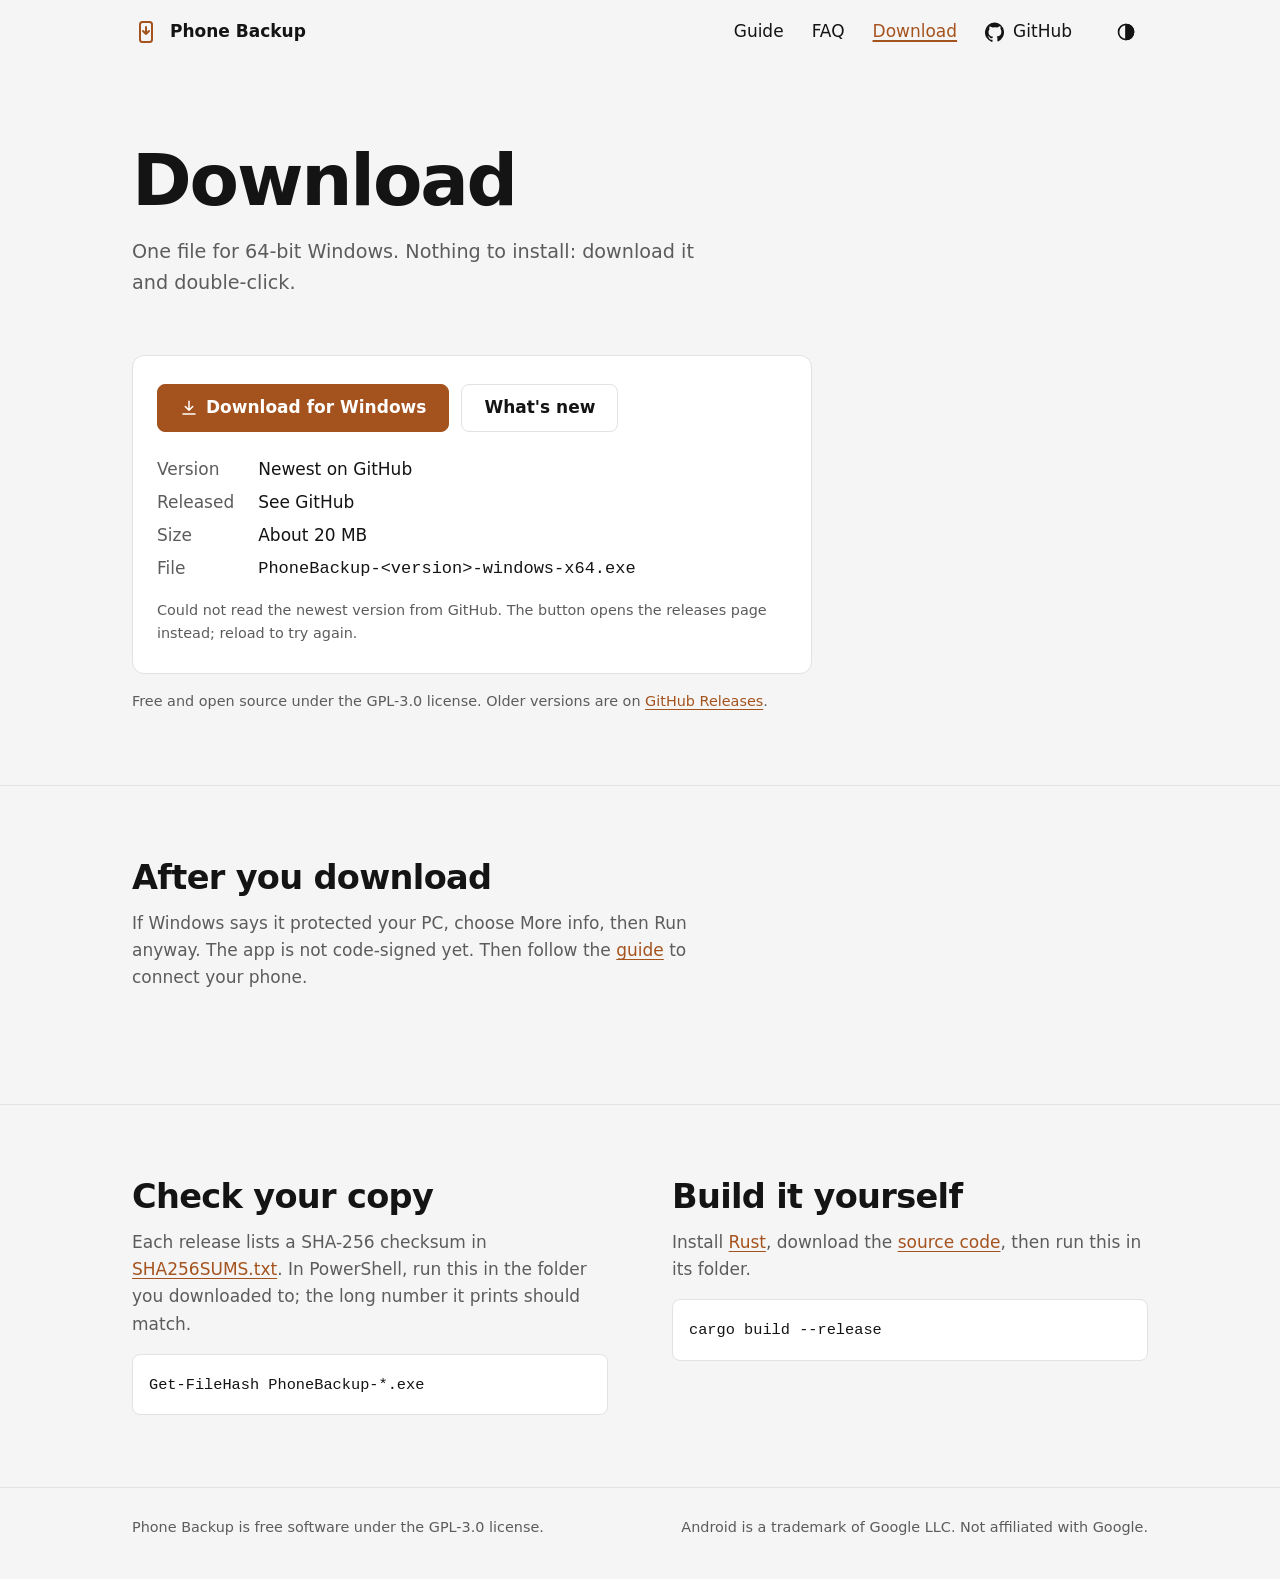
==== commit e3166056: "Website: light the cable as you scroll, and add a theme button (#61) The copper cable on the Guide a" ====
--- a/docs/download.html
+++ b/docs/download.html
@@ -8,10 +8,8 @@
 <meta name="color-scheme" content="light dark">
 <meta name="theme-color" media="(prefers-color-scheme: light)" content="#F5F5F5">
 <meta name="theme-color" media="(prefers-color-scheme: dark)" content="#000000">
-<link rel="preload" href="fonts/pixelify-sans.woff2" as="font" type="font/woff2" crossorigin>
 <link rel="stylesheet" href="site.css">
 <script src="theme.js"></script>
-<script src="pixel.js" defer></script>
 </head>
 <body>
 <a class="skip" href="#main">Skip to content</a>
@@ -32,28 +30,24 @@
       </a>
     </nav>
     <button class="theme" type="button" aria-label="Theme">
-      <span class="auto" data-px="auto"></span><span class="sun" data-px="sun"></span><span class="moon" data-px="moon"></span>
+      <svg class="auto" width="20" height="20" viewBox="0 0 24 24" fill="none" stroke="currentColor" stroke-width="2" aria-hidden="true"><circle cx="12" cy="12" r="9"/><path d="M12 3a9 9 0 0 1 0 18z" fill="currentColor"/></svg>
+      <svg class="sun" width="20" height="20" viewBox="0 0 24 24" fill="none" stroke="currentColor" stroke-width="2" stroke-linecap="round" aria-hidden="true"><circle cx="12" cy="12" r="4"/><path d="M12 2v2m0 16v2M4.9 4.9l1.4 1.4m11.4 11.4 1.4 1.4M2 12h2m16 0h2M4.9 19.1l1.4-1.4M17.7 6.3l1.4-1.4"/></svg>
+      <svg class="moon" width="20" height="20" viewBox="0 0 24 24" fill="none" stroke="currentColor" stroke-width="2" stroke-linejoin="round" aria-hidden="true"><path d="M20 14.5A8 8 0 1 1 9.5 4a6.5 6.5 0 0 0 10.5 10.5Z"/></svg>
     </button>
   </div>
 </header>
 
 <main id="main">
-  <div class="page-world">
-  <span class="cloud" data-px="cloud" style="left: 8%; top: 12px"></span><span class="cloud" data-px="cloud" style="left: 58%; top: 20px"></span>
   <div class="wrap page-head">
-    <div>
-      <h1>Download</h1>
-      <p class="lead">One file for 64-bit Windows. Nothing to install: download it and double-click.</p>
-    </div>
-    <div class="scene" aria-hidden="true"><span class="courier front carry" data-px="courier"></span><span class="pc" data-px="pc"></span></div>
-  </div>
+    <h1>Download</h1>
+    <p class="lead">One file for 64-bit Windows. Nothing to install: download it and double-click.</p>
   </div>
 
   <div class="wrap">
     <div class="release" id="release" aria-busy="true">
       <div class="actions">
         <a class="btn primary" id="get" href="https://github.com/mitunmanav/phone-backup/releases/latest">
-          <span data-px="down"></span>
+          <svg width="18" height="18" viewBox="0 0 24 24" fill="none" stroke="currentColor" stroke-width="2" stroke-linecap="round" stroke-linejoin="round" aria-hidden="true"><path d="M12 3v12m-5-5 5 5 5-5"/><path d="M4 20h16"/></svg>
           Download for Windows
         </a>
         <a class="btn" id="notes" href="https://github.com/mitunmanav/phone-backup/releases/latest">What's new</a>
@@ -70,39 +64,23 @@
   </div>
 
   <section class="after">
-    <div class="wrap aside">
-      <div class="side">
-        <h2><span data-px="plug"></span>After you download</h2>
-        <p class="section-lead">Three stops to your first backup.</p>
-      </div>
-      <ol class="steps">
-        <li>
-          <h3>Open the file</h3>
-          <p>Double-click it. If Windows says it protected your PC, choose More info, then Run anyway. The app is not code-signed yet.</p>
-        </li>
-        <li>
-          <h3>Connect your phone</h3>
-          <p>Plug it in and unlock it. The <a href="guide#connect">guide</a> shows the three ways to connect.</p>
-        </li>
-        <li>
-          <h3>Press Back up now</h3>
-          <p>Your backup lands in a normal folder named after your phone.</p>
-        </li>
-      </ol>
+    <div class="wrap">
+      <h2>After you download</h2>
+      <p class="section-lead">If Windows says it protected your PC, choose More info, then Run anyway. The app is not code-signed yet. Then follow the <a href="guide">guide</a> to connect your phone.</p>
     </div>
   </section>
 
   <section id="verify">
     <div class="wrap split">
       <div>
-        <h2><span data-px="check"></span>Check your copy</h2>
+        <h2>Check your copy</h2>
         <p>Each release lists a SHA-256 checksum in <a id="sums" href="https://github.com/mitunmanav/phone-backup/releases/latest">SHA256SUMS.txt</a>. In PowerShell, run this in the folder you downloaded to; the long number it prints should match.</p>
-        <pre data-title="PowerShell"><code>Get-FileHash PhoneBackup-*.exe</code></pre>
+        <pre><code>Get-FileHash PhoneBackup-*.exe</code></pre>
       </div>
       <div>
-        <h2><span data-px="wrench"></span>Build it yourself</h2>
+        <h2>Build it yourself</h2>
         <p>Install <a href="https://rustup.rs/">Rust</a>, download the <a href="https://github.com/mitunmanav/phone-backup">source code</a>, then run this in its folder.</p>
-        <pre data-title="Terminal"><code>cargo build --release</code></pre>
+        <pre><code>cargo build --release</code></pre>
       </div>
     </div>
   </section>
--- a/docs/site.css
+++ b/docs/site.css
@@ -1,19 +1,9 @@
-/* The app's colors (src/ui/theme.rs, fn tokens), plus the courier scene's (src/ui/courier.rs). */
-@font-face {
-  /* Pixelify Sans, SIL Open Font License (fonts/OFL.txt). Headings, page names and buttons only. */
-  font-family: "Pixelify Sans"; src: url("fonts/pixelify-sans.woff2") format("woff2");
-  font-weight: 500 700; font-display: swap;
-}
+/* Same colors as the app (src/ui/theme.rs, fn tokens). */
 :root {
   --bg: #F5F5F5; --surface: #FFFFFF; --line: #E2E2E2;
   --ink: #141414; --muted: #5C5C5C;
-  --accent: #A5531E; --on-accent: #FFFFFF; --deep: #6E3412;
-  --outline: #141414; --sky: #DFE8EF; --ground: #CFC6B8; --cloud: #FFFFFF;
-  --jacket: #2F3440; --pants: #4A4D55; --skin: #E8B996;
-  --pixel: "Pixelify Sans", "Segoe UI", system-ui, sans-serif;
+  --accent: #A5531E; --on-accent: #FFFFFF;
   --ease-out: cubic-bezier(0.23, 1, 0.32, 1);
-  /* A 4 px pixel frame with stepped corners. */
-  --frame: 0 -4px 0 0 var(--outline), 0 4px 0 0 var(--outline), -4px 0 0 0 var(--outline), 4px 0 0 0 var(--outline);
 }
 /* Dark follows the device unless the header button (theme.js) picked a theme; the two dark blocks must match. */
 :root[data-theme="light"] { color-scheme: light; }
@@ -21,294 +11,169 @@
   :root:not([data-theme="light"]) {
     --bg: #000000; --surface: #101010; --line: #2C2C2C;
     --ink: #F4F4F4; --muted: #B0B0B0;
-    --accent: #E39C66; --on-accent: #1A0E05; --deep: #8A4A20;
-    --outline: #9A9A9A; --sky: #0C0D14; --ground: #1E1E25; --cloud: #1E2030;
-    --jacket: #5B6272; --pants: #3E424C;
+    --accent: #E39C66; --on-accent: #1A0E05;
   }
 }
 :root[data-theme="dark"] {
   color-scheme: dark;
   --bg: #000000; --surface: #101010; --line: #2C2C2C;
   --ink: #F4F4F4; --muted: #B0B0B0;
-  --accent: #E39C66; --on-accent: #1A0E05; --deep: #8A4A20;
-  --outline: #9A9A9A; --sky: #0C0D14; --ground: #1E1E25; --cloud: #1E2030;
-  --jacket: #5B6272; --pants: #3E424C;
+  --accent: #E39C66; --on-accent: #1A0E05;
 }
 * { box-sizing: border-box; }
 html { -webkit-text-size-adjust: 100%; -webkit-tap-highlight-color: transparent; }
-a, button { touch-action: manipulation; }
+a { touch-action: manipulation; }
 body {
   margin: 0; background: var(--bg); color: var(--ink);
   font: 17px/1.6 "Segoe UI Variable Text", "Segoe UI", system-ui, -apple-system, sans-serif;
 }
 a { color: var(--accent); text-underline-offset: 3px; }
-:focus-visible { outline: 4px solid var(--accent); outline-offset: 4px; }
+:focus-visible { outline: 2px solid var(--accent); outline-offset: 3px; border-radius: 4px; }
 /* Hidden until a keyboard user tabs to it. */
-.skip { position: absolute; left: 16px; top: -64px; z-index: 3; min-height: 44px; display: inline-flex; align-items: center; padding: 0 16px; background: var(--accent); color: var(--on-accent); font: 700 1rem var(--pixel); }
+.skip { position: absolute; left: 16px; top: -64px; z-index: 2; padding: 10px 16px; background: var(--accent); color: var(--on-accent); border-radius: 8px; font-weight: 600; }
 .skip:focus { top: 12px; }
 .wrap { max-width: 1080px; margin: 0 auto; padding: 0 16px; }
 @media (min-width: 640px) { .wrap { padding: 0 32px; } }
 .mono { font-family: "Cascadia Code", "Cascadia Mono", Consolas, monospace; }
-/* Pixel art: CSS gives each picture its size; pixel.js draws it. */
-[data-px] { display: inline-block; flex-shrink: 0; line-height: 0; color: var(--outline); }
-.btn [data-px], .theme [data-px] { color: inherit; }
-[data-px] svg { display: block; width: 100%; height: 100%; }
 
 /* Header: the logo, then the pages. On phones the pages wrap onto their own row. */
 header .wrap { display: flex; flex-wrap: wrap; align-items: center; justify-content: space-between; gap: 0 24px; min-height: 64px; }
-.brand { display: flex; align-items: center; gap: 10px; font: 700 1.2rem var(--pixel); color: var(--ink); text-decoration: none; min-height: 44px; }
+.brand { display: flex; align-items: center; gap: 10px; font-weight: 600; color: var(--ink); text-decoration: none; min-height: 44px; }
 /* Logo spot: a fixed square so the logo can be swapped in without moving the header. */
 .logo { display: inline-grid; place-items: center; width: 28px; height: 28px; flex-shrink: 0; color: var(--accent); }
 .logo > * { max-width: 100%; max-height: 100%; }
 nav { display: flex; flex-wrap: wrap; gap: 0 20px; }
-.nav-link { color: var(--ink); min-height: 44px; min-width: 44px; justify-content: center; display: inline-flex; align-items: center; gap: 8px; padding: 0 4px; text-decoration: none; font: 500 1.05rem var(--pixel); }
-.nav-link[aria-current="page"] { color: var(--accent); text-decoration: underline; text-decoration-thickness: 4px; text-underline-offset: 6px; }
-@media (hover: hover) and (pointer: fine) { .nav-link:hover { color: var(--accent); } }
+.nav-link { color: var(--ink); min-height: 44px; display: inline-flex; align-items: center; gap: 8px; padding: 0 4px; text-decoration: none; }
+.nav-link[aria-current="page"] { color: var(--accent); text-decoration: underline; text-decoration-thickness: 2px; }
+@media (hover: hover) and (pointer: fine) { .nav-link:hover { text-decoration: underline; } }
 .nav-link svg { flex-shrink: 0; }
 .brand, .nav-link { white-space: nowrap; }
+/* Keeps all four pages on one row at 320 px. */
 /* Theme button: shows the icon of the current choice. Beside the links on wide screens; beside the logo on phones, where the links wrap to their own row. */
 .brand { margin-right: auto; }
 @media (max-width: 639px) { .brand { order: -2; } .theme { order: -1; } }
 .theme {
   display: inline-grid; place-items: center; width: 44px; height: 44px; padding: 0; margin-left: 4px;
-  border: 0; background: transparent; color: var(--ink); cursor: pointer;
-}
-.theme:active { transform: translateY(2px); }
+  border: 0; border-radius: 8px; background: transparent; color: var(--ink); cursor: pointer;
+  transition: transform 160ms var(--ease-out), background-color 150ms ease;
+}
+.theme:active { transform: scale(.94); }
 @media (hover: hover) and (pointer: fine) { .theme:hover { background: var(--surface); } }
-.theme [data-px] { display: none; width: 24px; height: 24px; }
+.theme svg { display: none; }
 :root:not([data-theme]) .theme .auto, [data-theme="light"] .theme .sun, [data-theme="dark"] .theme .moon { display: block; }
-/* Keeps all four pages on one row at 320 px. */
 @media (max-width: 420px) { nav { gap: 0 12px; } .nav-link { padding: 0 2px; } .nav-link svg { display: none; } }
 
 h1 {
-  /* At 500 the pixel C keeps a clear gap; bolder, it reads as O. */
-  font: 500 clamp(2.3rem, 6.5vw, 4.2rem)/1.05 var(--pixel);
-  margin: 0 0 20px; text-wrap: balance;
-}
-h2 { font: 500 clamp(1.6rem, 3.5vw, 2.1rem)/1.2 var(--pixel); margin: 0 0 12px; }
-/* A section title's icon sits on the title's first line. */
-h2 > [data-px] { width: 32px; height: 32px; vertical-align: -4px; margin-right: 12px; }
-h3 { font-size: 1.1rem; margin: 0 0 6px; }
+  font-family: "Segoe UI Variable Display", "Segoe UI", system-ui, sans-serif;
+  font-size: clamp(2.4rem, 7vw, 4.5rem); line-height: 1.02; font-weight: 600;
+  letter-spacing: -0.03em; margin: 0 0 20px; text-wrap: balance;
+}
 .lead { font-size: 1.2rem; color: var(--muted); margin: 0 0 32px; max-width: 30em; }
+.page-head { padding-block: 48px 40px; }
+@media (min-width: 900px) { .page-head { padding-block: 80px 56px; } }
+.page-head .lead { margin-bottom: 0; }
+
+.actions { display: flex; flex-wrap: wrap; gap: 12px; }
+.btn {
+  display: inline-flex; align-items: center; gap: 8px; min-height: 48px; padding: 0 22px;
+  border-radius: 8px; font-weight: 600; text-decoration: none;
+  border: 1px solid var(--line); color: var(--ink); background: transparent;
+  transition: transform 160ms var(--ease-out), background-color 150ms ease;
+  user-select: none; -webkit-user-select: none; -webkit-touch-callout: none;
+}
+.btn:active { transform: scale(.97); }
+.btn.primary { background: var(--accent); border-color: var(--accent); color: var(--on-accent); }
+@media (hover: hover) and (pointer: fine) {
+  .btn:hover { background: var(--surface); }
+  /* Mixing toward ink darkens copper in light mode and lightens it in dark, so label contrast only improves. */
+  .btn.primary:hover { background: color-mix(in srgb, var(--accent) 85%, var(--ink)); }
+}
 .note { margin: 16px 0 0; font-size: .9rem; color: var(--muted); }
 
-/* Buttons: square with stepped corners and a 4 px ledge underneath; pressing pushes the button down onto it. */
-.actions { display: flex; flex-wrap: wrap; gap: 16px 20px; padding: 4px; }
-.btn {
-  --edge: var(--outline); --face: var(--bg);
-  display: inline-flex; align-items: center; gap: 10px; min-height: 48px; padding: 0 22px; margin-bottom: 4px;
-  font: 700 1.1rem var(--pixel); text-decoration: none; color: var(--ink); background: var(--face);
-  box-shadow: 0 -4px 0 0 var(--edge), 0 4px 0 0 var(--edge), -4px 0 0 0 var(--edge), 4px 0 0 0 var(--edge), 0 8px 0 0 var(--edge);
-  user-select: none; -webkit-user-select: none; -webkit-touch-callout: none;
-}
-.btn.primary { --edge: var(--deep); --face: var(--accent); color: var(--on-accent); }
-.btn [data-px] { width: 20px; height: 20px; }
-.btn:active { transform: translateY(4px); box-shadow: 0 -4px 0 0 var(--edge), 0 4px 0 0 var(--edge), -4px 0 0 0 var(--edge), 4px 0 0 0 var(--edge); }
-@media (hover: hover) and (pointer: fine) {
-  .btn:hover { --face: var(--surface); }
-  /* Mixing toward ink darkens copper in light mode and lightens it in dark, so label contrast only improves. */
-  .btn.primary:hover { --face: color-mix(in srgb, var(--accent) 85%, var(--ink)); }
-}
-
-/* Courier: pixel.js draws every pose; these rules pick one. Standing, empty-handed, side on, by default. */
-.c-load, .c-up, .c-out, .c-wave, .c-front, .front .c-side { display: none; }
-.front .c-front { display: inline; }
-.c-legs > g { visibility: hidden; }
-.c-legs > g:first-child { visibility: visible; }
-.carry .c-load, .carry .c-up { display: inline; }
-.carry .c-body { display: none; }
-.wave .c-body { display: none; }
-.wave .c-out, .wave .c-wave { display: inline; }
-/* Walking: the four leg frames take turns, a tenth of a second each. */
-@media (prefers-reduced-motion: no-preference) {
-  .walk .c-legs > g { animation: step .4s steps(1) infinite; }
-  .walk .c-legs > g:nth-child(2) { animation-delay: -.3s; }
-  .walk .c-legs > g:nth-child(3) { animation-delay: -.2s; }
-  .walk .c-legs > g:nth-child(4) { animation-delay: -.1s; }
-  .wave .c-wave { animation: blink .4s steps(1) 4 both; }
-}
-@keyframes step { 0% { visibility: visible; } 25%, 100% { visibility: hidden; } }
-@keyframes blink { 50% { visibility: hidden; } }
-
-/* Home: the headline, then the courier's world: the phone, the cable on the ground and the PC with a shelf per kind of file. */
-.intro { padding-block: 56px 40px; }
-@media (min-width: 900px) { .intro { padding-block: 88px 56px; } }
+/* Home: the headline, then the app's cable from the phone to the folder on the PC. */
+.intro { padding-block: 56px 48px; }
+@media (min-width: 900px) { .intro { padding-block: 96px 64px; } }
 .intro h1 { max-width: 12em; }
-.world {
-  position: relative; height: 200px; background: var(--sky); overflow: hidden; container-type: inline-size;
-  border-bottom: 20px solid var(--ground); box-shadow: inset 0 -4px 0 var(--outline);
-}
-.world .cloud { position: absolute; width: 64px; height: 24px; }
-/* Clouds sway a few pixels at a time, one pixel step every half second. */
-@media (prefers-reduced-motion: no-preference) { .world .cloud, .page-world .cloud { animation: drift 24s steps(48) infinite; } .world .cloud + .cloud, .page-world .cloud + .cloud { animation-delay: -12s; } }
-@keyframes drift { 50% { transform: translateX(48px); } }
-.world .phone { position: absolute; left: 16px; bottom: 4px; width: 48px; height: 64px; }
-.world .cable { position: absolute; left: 64px; right: 136px; bottom: 4px; height: 4px; background: var(--accent); }
-.world .pc { position: absolute; right: 16px; bottom: 4px; width: 120px; height: 110px; }
-/* The courier is a button (click him and he waves), padded out to a 48 px target. */
-.walker {
-  position: absolute; left: 64px; bottom: 4px; width: 48px; height: 72px; padding: 0 4px 4px; border: 0; background: none; cursor: pointer;
-  /* He starts at the PC, walks back for a box, and carries it over; pixel.js fills a shelf slot each time he arrives. */
-  --run: calc(100cqw - 64px - 136px - 48px);
-  transform: translateX(calc(var(--run) / 2));
-}
-.walker > span { display: block; width: 40px; height: 64px; }
-.walker .c-load, .walker .c-up { display: inline; }
-.walker .c-body { display: none; }
-@media (prefers-reduced-motion: no-preference) {
-  .walker { animation: route 6s linear infinite; }
-  .walker > span { animation: turn 6s steps(1) infinite; }
-  .walker .c-load, .walker .c-up { animation: carry 6s steps(1) infinite; }
-  .walker .c-body { display: inline; animation: empty 6s steps(1) infinite; }
-  .walker.waving, .walker.waving * { animation-play-state: paused; }
-}
-/* Pause: top right of the scene; pressed, it shows the copper frame and the courier stops where he is. */
-.world .pause { position: absolute; top: 12px; right: 12px; width: 44px; height: 44px; padding: 10px; border: 0; background: var(--surface); color: var(--ink); cursor: pointer; box-shadow: var(--frame); }
-.world .pause[aria-pressed="true"] { color: var(--accent); box-shadow: 0 -4px 0 0 var(--accent), 0 4px 0 0 var(--accent), -4px 0 0 0 var(--accent), 4px 0 0 0 var(--accent); }
-.world .pause [data-px] { width: 24px; height: 24px; color: inherit; }
-.world.paused .walker, .world.paused .walker *, .world.paused .cloud, .world.away .walker, .world.away .walker *, .world.away .cloud { animation-play-state: paused; }
-@media (prefers-reduced-motion: reduce) { .world .pause { display: none; } }
-@keyframes route { 0%, 100% { transform: translateX(var(--run)); } 50% { transform: translateX(0); } }
-@keyframes turn { 0% { transform: scaleX(-1); } 50% { transform: none; } }
-@keyframes carry { 0% { opacity: 0; } 50%, 100% { opacity: 1; } }
-@keyframes empty { 0% { opacity: 1; } 50%, 100% { opacity: 0; } }
-/* Waving: he faces you, puts the box down and waves. */
-.walker.waving .c-load, .walker.waving .c-up, .walker.waving .c-body { display: none; }
-.walker.waving .c-out, .walker.waving .c-wave { display: inline; }
-.walker.waving .c-side { display: none; }
-.walker.waving .c-front { display: inline; }
-.walker.waving > span { transform: none; }
-@media (max-width: 420px) {
-  .world { height: 168px; }
-  .world .pc { width: 96px; height: 88px; }
-  .world .cable { right: 112px; }
-  .walker { --run: calc(100cqw - 64px - 112px - 48px); }
-}
-
-/* Home and guide: the cable runs down the page and every section or step is a stop on it, with a sign.
-   The sign's frame turns copper and the wire fills to the next stop as you scroll (below). */
-.route { position: relative; padding-block: 64px 24px; }
-.stop, .steps li { --sign: 48px; --rail: 80px; position: relative; padding: 0 0 72px var(--rail); border: 0; }
-.steps li:last-child { padding-bottom: 0; }
-.sign, .steps li::before {
-  position: absolute; left: 4px; top: 0; width: var(--sign); height: var(--sign); z-index: 1;
-  display: grid; place-items: center; background: var(--surface); box-shadow: var(--frame);
-}
-.sign [data-px] { width: 32px; height: 32px; }
-/* The wire: a copper cable in whole pixels, with a darker band every 16 px. */
-.stop::after, .steps li::after {
-  content: ""; position: absolute; left: calc(4px + var(--sign) / 2 - 4px); top: calc(var(--sign) + 4px); bottom: -4px; width: 8px;
-  background: repeating-linear-gradient(var(--accent) 0 12px, var(--deep) 12px 16px);
-}
-/* On home the last stop's wire runs on to the end of the page's route, where the rider stops. */
-.steps li:last-child::after { display: none; }
-.stop > h2 { padding-top: 4px; }
-.stop > p { margin: 0; color: var(--muted); max-width: 36em; }
-.stop .actions { margin-top: 24px; }
-/* The courier rides the cable down the page, facing you with a box, and stays in view while you read. */
-.rider { position: sticky; top: 50vh; height: 0; z-index: 2; pointer-events: none; }
-.rider > span { display: block; width: 40px; height: 80px; margin-left: calc(4px + 24px - 20px); transform: translateY(-80px); }
-@media (max-width: 420px) {
-  .stop, .steps li { --sign: 40px; --rail: 60px; }
-  .sign [data-px] { width: 24px; height: 24px; }
-  .rider > span { margin-left: calc(4px + 20px - 20px); }
-}
-
-/* What it saves, beside the real folder the app writes. */
-.saves { display: grid; gap: 40px; margin-top: 24px; }
-@media (min-width: 1000px) { .saves { grid-template-columns: 1fr 1fr; gap: 56px; } }
-.kinds { display: grid; gap: 20px; align-content: start; }
+.cable { display: flex; align-items: flex-start; gap: 6px; }
+.cable .end { flex-shrink: 0; color: var(--ink); }
+/* The wire's path starts 12 px down, so 12 px more meets the middle of the 48 px phone; the folder's middle is at 24 px too. */
+.cable .wire { flex: 1; min-width: 0; height: 60px; margin-top: 12px; overflow: visible; }
+.cable .folder { margin-top: 2px; color: var(--accent); animation: lightup 300ms ease 2.5s backwards; }
+.wire path { fill: none; stroke-width: 3; stroke-linecap: round; }
+.wire .slack { stroke: var(--muted); opacity: .45; }
+.wire .lit { stroke: var(--accent); stroke-dasharray: 100; animation: fill 2s cubic-bezier(0.65, 0, 0.35, 1) .5s backwards; }
+@keyframes fill { from { stroke-dashoffset: 100; } }
+@keyframes lightup { from { color: var(--ink); } }
+@media (max-width: 420px) { .cable svg.end { transform: scale(.8); } }
+
+/* What it saves beside the real folder the app writes. */
+.saves { display: grid; gap: 40px; padding-block: 40px 72px; }
+@media (min-width: 900px) { .saves { grid-template-columns: 1fr 1fr; gap: 64px; padding-block: 56px 96px; } }
+.kinds { display: grid; gap: 24px; align-content: start; }
+.kinds h2, .kinds .note { margin: 0; }
 .kinds p { margin: 0; color: var(--muted); max-width: 32em; }
 .tree {
-  background: var(--surface); box-shadow: var(--frame); margin: 4px;
+  background: var(--surface); border: 1px solid var(--line); border-radius: 12px;
   padding: 24px 20px; font-size: .95rem; line-height: 2; overflow-x: auto;
 }
 .tree ul { list-style: none; margin: 0; padding: 0; }
-.tree ul ul { padding-left: 22px; border-left: 4px solid var(--line); margin-left: 8px; }
+.tree ul ul { padding-left: 22px; border-left: 1px solid var(--line); margin-left: 8px; }
 /* Long phone names and paths wrap instead of being cut off at large text sizes. */
 .tree li { overflow-wrap: anywhere; }
 /* Rows arrive top to bottom once on load, like files landing in the backup. --i is the row number. */
 .tree li > span { display: inline-block; max-width: 100%; line-height: 1.5; animation: arrive 360ms var(--ease-out) both; animation-delay: calc(1.2s + var(--i) * 50ms); }
 @keyframes arrive { from { opacity: 0; transform: translateX(-8px); } }
 .tree .dir { font-weight: 700; }
-/* A pixel folder before each folder name. */
-.tree .dir::before { content: ""; display: inline-block; width: 16px; height: 12px; margin-right: 8px; vertical-align: -1px; background: var(--accent); clip-path: polygon(0 0, 8px 0, 8px 2px, 16px 2px, 16px 12px, 0 12px); }
 .tree .root { color: var(--accent); }
 .tree .hint { margin-left: 10px; color: var(--muted); font-family: "Segoe UI", system-ui, sans-serif; font-size: .85rem; }
 @media (max-width: 420px) { .tree { padding: 20px 14px; font-size: .85rem; } .tree ul ul { padding-left: 14px; margin-left: 4px; } }
 
 /* The real app mid-backup; the picture follows the visitor's light or dark setting. */
-.shot { margin: 24px 4px 0; }
-.shot img { display: block; width: 100%; height: auto; box-shadow: var(--frame); }
-
-/* Guide, FAQ and download: the page opens in the courier's world, the name in the sky and his scene for that page on the ground. */
-.page-world { position: relative; overflow: hidden; background: var(--sky); border-bottom: 20px solid var(--ground); box-shadow: inset 0 -4px 0 var(--outline); }
-.page-world .cloud { position: absolute; width: 64px; height: 24px; }
-.page-head { position: relative; display: grid; gap: 8px; align-items: end; padding-top: 48px; }
-@media (min-width: 900px) { .page-head { grid-template-columns: 1fr auto; gap: 48px; padding-top: 80px; } .page-head > div:first-child { padding-bottom: 48px; } }
-.page-head .lead { margin-bottom: 0; }
-.scene { display: flex; align-items: flex-end; justify-content: center; gap: 20px; min-width: 240px; height: 112px; padding-bottom: 4px; }
-.scene .courier { width: 40px; height: 80px; }
-.scene .flag { width: 48px; height: 48px; }
-.scene .ask { width: 40px; height: 40px; align-self: flex-start; margin: 12px 0 0 -16px; }
-.scene .pc { width: 72px; height: 66px; }
-/* Once on load the courier walks in side on, then turns to face you: on the guide he waves, on the FAQ a question pops up. */
-@media (prefers-reduced-motion: no-preference) {
-  .scene { overflow: hidden; }
-  .scene .courier { animation: enter 1.2s steps(12) both; }
-  .scene .courier .c-side, .scene .courier .c-front { display: inline; }
-  .scene .courier .c-side { animation: shown 1.2s steps(1, end) forwards; }
-  .scene .courier .c-front { animation: shown 1.2s steps(1, end) reverse backwards; }
-  .scene .courier .c-legs > g { animation: step .4s steps(1) 3; }
-  .scene .courier .c-legs > g:nth-child(2) { animation-delay: -.3s; }
-  .scene .courier .c-legs > g:nth-child(3) { animation-delay: -.2s; }
-  .scene .courier .c-legs > g:nth-child(4) { animation-delay: -.1s; }
-  .scene .wave .c-wave { animation-delay: 1.2s; }
-  .scene .ask { animation: pop 160ms steps(2) 1.3s both; }
-}
-@keyframes enter { from { transform: translateX(-120px); } }
-@keyframes shown { from { visibility: visible; } to { visibility: hidden; } }
-@keyframes pop { from { opacity: 0; transform: translateY(4px); } }
-
-section { padding: 72px 0; border-top: 4px solid var(--line); }
-/* Guide and FAQ: a row of signs on a short cable, one per part of the page. */
-.map { position: relative; display: flex; flex-wrap: wrap; gap: 16px 24px; padding-block: 40px; }
-.map::before { content: ""; position: absolute; left: 24px; right: 24px; top: 50%; height: 4px; margin-top: -2px; background: var(--accent); }
-.map a {
-  position: relative; display: inline-flex; align-items: center; gap: 10px; min-height: 48px; padding: 8px 16px; margin: 4px;
-  background: var(--surface); box-shadow: var(--frame); color: var(--ink); text-decoration: none; font: 500 1rem var(--pixel);
-}
-.map [data-px] { width: 24px; height: 24px; }
-.map a:active { transform: translateY(4px); }
-@media (hover: hover) and (pointer: fine) { .map a:hover { color: var(--accent); } }
-/* On a phone the signs stack in two columns; a cable through wrapped rows would read as a strike-through. */
-@media (max-width: 600px) { .map { display: grid; grid-template-columns: 1fr 1fr; gap: 8px; } .map::before { display: none; } .map a { font-size: .9rem; padding: 8px 10px; } }
-.map + section { border-top: 0; padding-top: 32px; }
+.shot { margin: 0 auto; padding-bottom: 72px; }
+.shot img { display: block; width: 100%; height: auto; border: 1px solid var(--line); border-radius: 12px; }
+
+/* Home: the cable runs on down the page and each thing the app does plugs into a socket on it. Not numbered: these are not steps. */
+.rail { max-width: 44em; padding: 8px 0 96px 48px; }
+.plug { position: relative; padding-bottom: 64px; }
+.plug:last-child { padding-bottom: 0; }
+/* h2 stays unpositioned so its socket and the wire's track (below) are placed against the whole .plug. */
+.plug h2::before {
+  content: ""; position: absolute; left: -48px; top: calc(.6em - 10px); z-index: 1;
+  width: 20px; height: 20px; border-radius: 50%; box-sizing: border-box;
+  background: var(--bg); border: 2px solid var(--accent);
+}
+.plug:last-child h2::before { background: var(--accent); }
+.plug::after { content: ""; position: absolute; left: -39px; top: 20px; bottom: -20px; width: 2px; background: var(--accent); }
+.plug:last-child::after { display: none; }
+.plug p { margin: 0; color: var(--muted); max-width: 36em; }
+.plug .actions { margin-top: 24px; }
+@media (max-width: 420px) { .rail { padding-left: 36px; } .plug h2::before { left: -36px; } .plug::after { left: -27px; } }
+
+section { padding: 72px 0; border-top: 1px solid var(--line); }
+h2 { font-size: clamp(1.6rem, 3.5vw, 2.1rem); line-height: 1.2; font-weight: 600; letter-spacing: -0.02em; margin: 0 0 12px; }
 .section-lead { color: var(--muted); margin: 0 0 40px; max-width: 36em; }
+h3 { font-size: 1.1rem; margin: 0 0 6px; }
 .cols { display: grid; gap: 32px 40px; grid-template-columns: repeat(auto-fit, minmax(min(100%, 240px), 1fr)); }
 .cols p { margin: 0; color: var(--muted); max-width: 32em; }
-/* Guide: each way to connect, and each use of a backup, is a small framed card with its icon. */
-.cols > div { background: var(--surface); box-shadow: var(--frame); margin: 4px; padding: 20px; }
-.cols h3 > [data-px] { width: 24px; height: 24px; vertical-align: -5px; margin-right: 10px; }
 code { font-family: "Cascadia Code", Consolas, monospace; font-size: .9em; overflow-wrap: anywhere; }
-pre { background: var(--surface); box-shadow: var(--frame); padding: 16px; overflow-x: auto; margin: 20px 4px 0; max-width: 32em; }
-/* Download: each command sits in a small window named after where you type it. */
-pre[data-title] { padding-top: 52px; position: relative; }
-pre[data-title]::before {
-  content: attr(data-title); position: absolute; inset: 0 0 auto; padding: 6px 16px; background: var(--outline); color: var(--surface); font: 500 .85rem var(--pixel);
-}
+pre { background: var(--surface); border: 1px solid var(--line); border-radius: 8px; padding: 16px; overflow-x: auto; margin: 16px 0 0; max-width: 32em; }
 .split { display: grid; gap: 40px; }
-/* Columns may shrink below a code line's width; the code box scrolls instead of the page. */
-.split > * { min-width: 0; }
 @media (min-width: 900px) { .split { grid-template-columns: 1fr 1fr; gap: 64px; } }
 .split p { color: var(--muted); margin: 0; max-width: 32em; }
 
-/* Guide: the steps are numbered stops on the cable. */
+/* Guide: a copper cable runs down the steps and plugs into each number, like the cable in the app. */
 .steps { list-style: none; margin: 0; padding: 0; counter-reset: step; max-width: 40em; }
-.steps li { counter-increment: step; }
-.steps li::before { content: counter(step); color: var(--accent); font: 700 1.3rem var(--pixel); }
+.steps li { position: relative; counter-increment: step; padding: 0 0 36px 60px; }
+.steps li::before {
+  content: counter(step); position: absolute; left: 0; top: -2px; z-index: 1;
+  width: 36px; height: 36px; border-radius: 50%; display: grid; place-items: center;
+  background: var(--bg); border: 2px solid var(--accent); color: var(--accent); font-weight: 700;
+}
+.steps li::after { content: ""; position: absolute; left: 17px; top: 34px; bottom: 0; width: 2px; background: var(--accent); }
+.steps li:last-child { padding-bottom: 0; }
+.steps li:last-child::after { display: none; }
 .steps p { margin: 0; color: var(--muted); }
-.steps h3 { padding-top: 10px; }
+.steps h3 { padding-top: 4px; }
 
 /* Guide and FAQ on wide screens: the section title stays in view on the left while its steps or answers scroll on the right. */
 @media (min-width: 900px) {
@@ -319,54 +184,52 @@
 }
 
 /* FAQ: every answer shown, grouped by topic. */
-/* On phones a topic title with no lead line needs room before its first question. */
-.side h2:last-child { margin-bottom: 28px; }
-.qa { display: grid; gap: 24px; max-width: 40em; }
+.qa { display: grid; gap: 32px; max-width: 40em; }
 .qa p { margin: 0; color: var(--muted); }
-/* Each question is a framed card with a copper bar down its left edge. */
-.qa > div { background: var(--surface); box-shadow: var(--frame); margin: 4px; padding: 20px 20px 20px 32px; position: relative; }
-.qa > div::before { content: ""; position: absolute; left: 0; top: 0; bottom: 0; width: 8px; background: var(--accent); }
-
-/* Download: the newest release, read live from GitHub, on a shipping label with copper tape across the top. */
-.release { background: var(--surface); box-shadow: var(--frame); margin: 4px; padding: 36px 24px 28px; max-width: 40em; position: relative; }
-.release::before { content: ""; position: absolute; inset: 0 0 auto; height: 12px; background: repeating-linear-gradient(90deg, var(--accent) 0 16px, var(--deep) 16px 20px); }
+
+/* Download: the newest release, read live from GitHub. */
+.release {
+  background: var(--surface); border: 1px solid var(--line); border-radius: 12px;
+  padding: 28px 24px; max-width: 40em;
+}
 .release dl { display: grid; grid-template-columns: max-content 1fr; gap: 6px 24px; margin: 24px 0 0; }
 .release dt { color: var(--muted); }
 /* Placeholders stay faint until GitHub answers, then the real values fade in. */
-.release dd { margin: 0; font-variant-numeric: tabular-nums; overflow-wrap: anywhere; transition: opacity 150ms var(--ease-out); }
+.release dd { transition: opacity 150ms var(--ease-out); }
 .release[aria-busy="true"] dd { opacity: .55; }
-@media (max-width: 420px) { .release { padding: 32px 16px 20px; } }
+.release dd { margin: 0; font-variant-numeric: tabular-nums; overflow-wrap: anywhere; }
+@media (max-width: 420px) { .release { padding: 20px 16px; } }
 .release .note[role="status"]:empty { display: none; }
 section.after { margin-top: 72px; }
-.after .steps li { padding-bottom: 48px; }
-.after .steps li:last-child { padding-bottom: 0; }
-
-/* The footer is the ground the whole page stands on. */
-footer { border-top: 4px solid var(--outline); box-shadow: inset 0 12px 0 var(--ground); padding: 40px 0 40px; color: var(--muted); font-size: .9rem; }
+
+footer { border-top: 1px solid var(--line); padding: 28px 0 40px; color: var(--muted); font-size: .9rem; }
 footer .wrap { display: flex; flex-wrap: wrap; gap: 8px 32px; justify-content: space-between; }
 
-/* The cable lights as you scroll: each sign's frame turns copper as it crosses three quarters of the way down the screen,
-   and its wire fills on to the next one; the unlit wire shows in the line color. Browsers without scroll-driven
-   animations, and reduced motion, keep the cable fully lit. */
+/* Guide and home: the cable lights as you scroll. Each step's socket lights as it crosses three quarters of the way down
+   the screen and its wire fills on to the next one; the unlit wire shows in the line color. Browsers without
+   scroll-driven animations, and reduced motion, keep the cable fully lit. */
 @media (prefers-reduced-motion: no-preference) {
   @supports (animation-timeline: view()) {
-    .stop, .steps li { view-timeline: --cable block; view-timeline-inset: 0 25%; }
-    .stop > h2::after, .steps h3::after {
-      content: ""; position: absolute; left: calc(4px + var(--sign) / 2 - 4px); top: calc(var(--sign) + 4px); bottom: -4px; width: 8px; background: var(--line);
-    }
-    .steps li:last-child h3::after { display: none; }
-    .stop::after, .steps li::after { z-index: 1; transform-origin: top; animation: charge linear both; animation-timeline: --cable; animation-range: entry 0% entry 100%; }
-    .sign, .steps li::before { animation: socket linear both; animation-timeline: --cable; animation-range: entry 0% entry 24px; }
+    .steps li, .plug { view-timeline: --cable block; view-timeline-inset: 0 25%; }
+    .steps h3::after, .plug h2::after { content: ""; position: absolute; width: 2px; background: var(--line); }
+    .steps h3::after { left: 17px; top: 34px; bottom: 0; }
+    .plug h2::after { left: -39px; top: 20px; bottom: -20px; }
+    .steps li:last-child h3::after, .plug:last-child h2::after { display: none; }
+    .steps li::after, .plug::after { transform-origin: top; animation: charge linear both; animation-timeline: --cable; animation-range: entry 0% entry 100%; }
+    .steps li::before, .plug h2::before { animation: socket linear both; animation-timeline: --cable; animation-range: entry 0% entry 24px; }
     @keyframes charge { from { transform: scaleY(0); } }
-    @keyframes socket { from { box-shadow: var(--frame); } to { box-shadow: 0 -4px 0 0 var(--accent), 0 4px 0 0 var(--accent), -4px 0 0 0 var(--accent), 4px 0 0 0 var(--accent); } }
+    @keyframes socket { to { background: var(--accent); color: var(--on-accent); } }
+    /* Text blocks rise in gently as they come into view. */
+    .steps p, .plug p, .cols > div, .qa > div { animation: rise linear both; animation-timeline: view(); animation-range: entry 0% entry 60%; }
+    @keyframes rise { from { opacity: 0; transform: translateY(12px); } }
   }
 }
+@media (max-width: 420px) { .plug h2::after { left: -27px; } }
 
 @media (prefers-reduced-motion: reduce) {
-  .theme:active, .btn:active { transform: none; }
+  .theme { transition: background-color 150ms ease; } .theme:active { transform: none; }
+  .btn { transition: background-color 150ms ease; } .btn:active { transform: none; }
   .tree li > span { animation-name: fade; }
+  .wire .lit, .cable .folder { animation: none; }
 }
 @keyframes fade { from { opacity: 0; } }
-
-/* The pixel font's web copy has no "fi" ligature glyph. Last, because each font shorthand above resets this. */
-h1, h2, .brand, .nav-link, .btn, .skip, .steps li::before { font-feature-settings: "liga" 0, "clig" 0; }
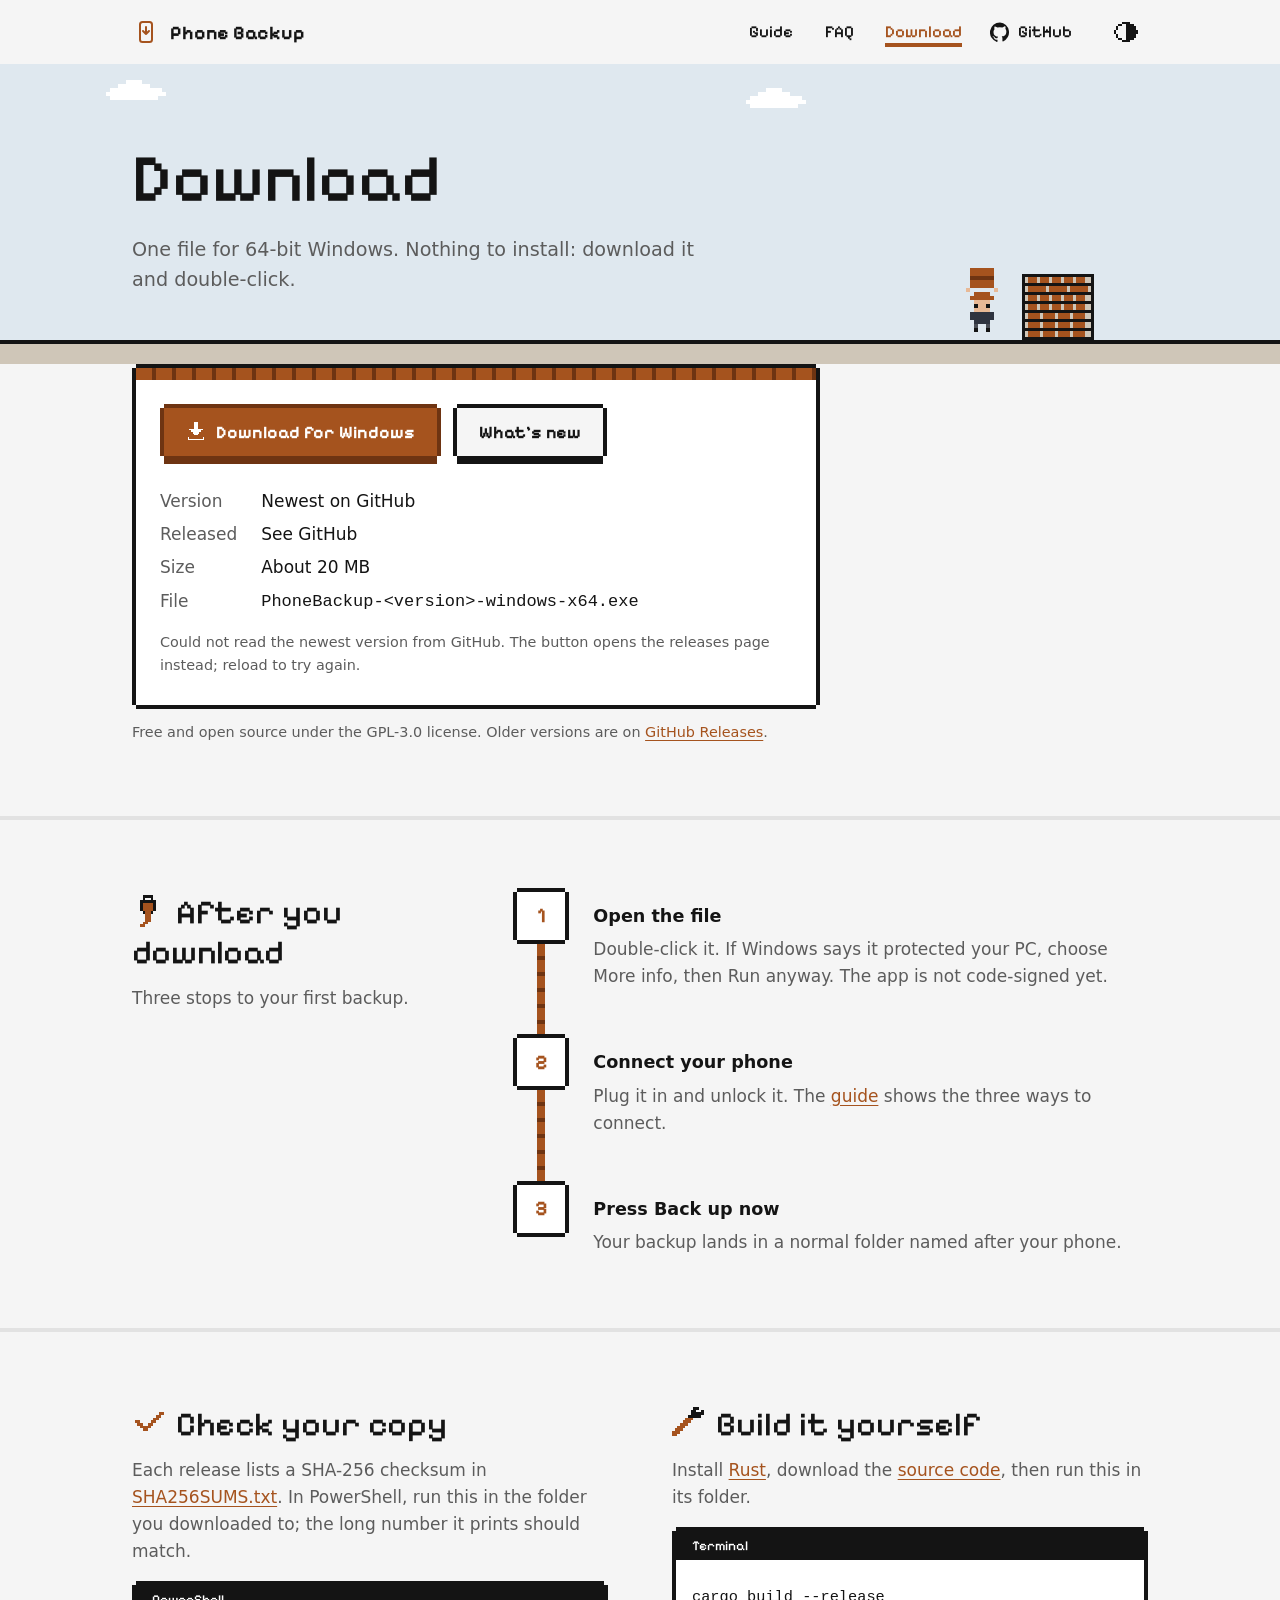
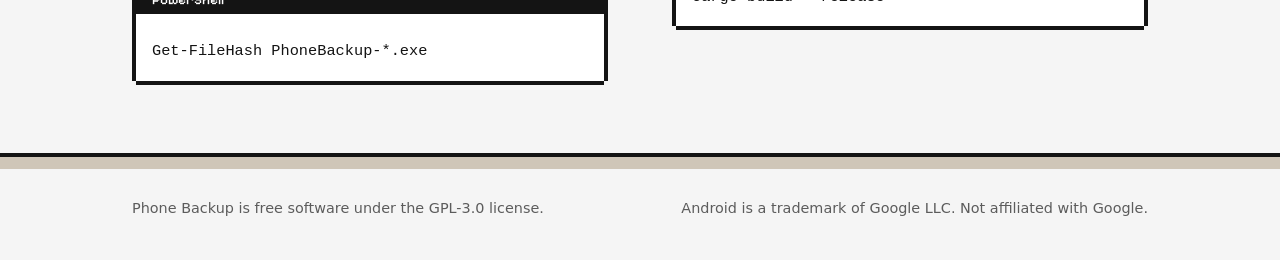
==== commit 83544518: "Website: redesign every page as a pixel world around the courier (#63) * Website: redesign all four " ====
--- a/docs/download.html
+++ b/docs/download.html
@@ -8,8 +8,10 @@
 <meta name="color-scheme" content="light dark">
 <meta name="theme-color" media="(prefers-color-scheme: light)" content="#F5F5F5">
 <meta name="theme-color" media="(prefers-color-scheme: dark)" content="#000000">
+<link rel="preload" href="fonts/pixelify-sans.woff2" as="font" type="font/woff2" crossorigin>
 <link rel="stylesheet" href="site.css">
 <script src="theme.js"></script>
+<script src="pixel.js" defer></script>
 </head>
 <body>
 <a class="skip" href="#main">Skip to content</a>
@@ -30,24 +32,28 @@
       </a>
     </nav>
     <button class="theme" type="button" aria-label="Theme">
-      <svg class="auto" width="20" height="20" viewBox="0 0 24 24" fill="none" stroke="currentColor" stroke-width="2" aria-hidden="true"><circle cx="12" cy="12" r="9"/><path d="M12 3a9 9 0 0 1 0 18z" fill="currentColor"/></svg>
-      <svg class="sun" width="20" height="20" viewBox="0 0 24 24" fill="none" stroke="currentColor" stroke-width="2" stroke-linecap="round" aria-hidden="true"><circle cx="12" cy="12" r="4"/><path d="M12 2v2m0 16v2M4.9 4.9l1.4 1.4m11.4 11.4 1.4 1.4M2 12h2m16 0h2M4.9 19.1l1.4-1.4M17.7 6.3l1.4-1.4"/></svg>
-      <svg class="moon" width="20" height="20" viewBox="0 0 24 24" fill="none" stroke="currentColor" stroke-width="2" stroke-linejoin="round" aria-hidden="true"><path d="M20 14.5A8 8 0 1 1 9.5 4a6.5 6.5 0 0 0 10.5 10.5Z"/></svg>
+      <span class="auto" data-px="auto"></span><span class="sun" data-px="sun"></span><span class="moon" data-px="moon"></span>
     </button>
   </div>
 </header>
 
 <main id="main">
+  <div class="page-world">
+  <span class="cloud" data-px="cloud" style="left: 8%; top: 12px"></span><span class="cloud" data-px="cloud" style="left: 58%; top: 20px"></span>
   <div class="wrap page-head">
-    <h1>Download</h1>
-    <p class="lead">One file for 64-bit Windows. Nothing to install: download it and double-click.</p>
+    <div>
+      <h1>Download</h1>
+      <p class="lead">One file for 64-bit Windows. Nothing to install: download it and double-click.</p>
+    </div>
+    <div class="scene" aria-hidden="true"><span class="courier front carry" data-px="courier"></span><span class="pc" data-px="pc"></span></div>
+  </div>
   </div>
 
   <div class="wrap">
     <div class="release" id="release" aria-busy="true">
       <div class="actions">
         <a class="btn primary" id="get" href="https://github.com/mitunmanav/phone-backup/releases/latest">
-          <svg width="18" height="18" viewBox="0 0 24 24" fill="none" stroke="currentColor" stroke-width="2" stroke-linecap="round" stroke-linejoin="round" aria-hidden="true"><path d="M12 3v12m-5-5 5 5 5-5"/><path d="M4 20h16"/></svg>
+          <span data-px="down"></span>
           Download for Windows
         </a>
         <a class="btn" id="notes" href="https://github.com/mitunmanav/phone-backup/releases/latest">What's new</a>
@@ -64,23 +70,39 @@
   </div>
 
   <section class="after">
-    <div class="wrap">
-      <h2>After you download</h2>
-      <p class="section-lead">If Windows says it protected your PC, choose More info, then Run anyway. The app is not code-signed yet. Then follow the <a href="guide">guide</a> to connect your phone.</p>
+    <div class="wrap aside">
+      <div class="side">
+        <h2><span data-px="plug"></span>After you download</h2>
+        <p class="section-lead">Three stops to your first backup.</p>
+      </div>
+      <ol class="steps">
+        <li>
+          <h3>Open the file</h3>
+          <p>Double-click it. If Windows says it protected your PC, choose More info, then Run anyway. The app is not code-signed yet.</p>
+        </li>
+        <li>
+          <h3>Connect your phone</h3>
+          <p>Plug it in and unlock it. The <a href="guide#connect">guide</a> shows the three ways to connect.</p>
+        </li>
+        <li>
+          <h3>Press Back up now</h3>
+          <p>Your backup lands in a normal folder named after your phone.</p>
+        </li>
+      </ol>
     </div>
   </section>
 
   <section id="verify">
     <div class="wrap split">
       <div>
-        <h2>Check your copy</h2>
+        <h2><span data-px="check"></span>Check your copy</h2>
         <p>Each release lists a SHA-256 checksum in <a id="sums" href="https://github.com/mitunmanav/phone-backup/releases/latest">SHA256SUMS.txt</a>. In PowerShell, run this in the folder you downloaded to; the long number it prints should match.</p>
-        <pre><code>Get-FileHash PhoneBackup-*.exe</code></pre>
+        <pre data-title="PowerShell"><code>Get-FileHash PhoneBackup-*.exe</code></pre>
       </div>
       <div>
-        <h2>Build it yourself</h2>
+        <h2><span data-px="wrench"></span>Build it yourself</h2>
         <p>Install <a href="https://rustup.rs/">Rust</a>, download the <a href="https://github.com/mitunmanav/phone-backup">source code</a>, then run this in its folder.</p>
-        <pre><code>cargo build --release</code></pre>
+        <pre data-title="Terminal"><code>cargo build --release</code></pre>
       </div>
     </div>
   </section>
--- a/docs/site.css
+++ b/docs/site.css
@@ -1,9 +1,19 @@
-/* Same colors as the app (src/ui/theme.rs, fn tokens). */
+/* The app's colors (src/ui/theme.rs, fn tokens), plus the courier scene's (src/ui/courier.rs). */
+@font-face {
+  /* Pixelify Sans, SIL Open Font License (fonts/OFL.txt). Headings, page names and buttons only. */
+  font-family: "Pixelify Sans"; src: url("fonts/pixelify-sans.woff2") format("woff2");
+  font-weight: 500 700; font-display: swap;
+}
 :root {
   --bg: #F5F5F5; --surface: #FFFFFF; --line: #E2E2E2;
   --ink: #141414; --muted: #5C5C5C;
-  --accent: #A5531E; --on-accent: #FFFFFF;
+  --accent: #A5531E; --on-accent: #FFFFFF; --deep: #6E3412;
+  --outline: #141414; --sky: #DFE8EF; --ground: #CFC6B8; --cloud: #FFFFFF;
+  --jacket: #2F3440; --pants: #4A4D55; --skin: #E8B996;
+  --pixel: "Pixelify Sans", "Segoe UI", system-ui, sans-serif;
   --ease-out: cubic-bezier(0.23, 1, 0.32, 1);
+  /* A 4 px pixel frame with stepped corners. */
+  --frame: 0 -4px 0 0 var(--outline), 0 4px 0 0 var(--outline), -4px 0 0 0 var(--outline), 4px 0 0 0 var(--outline);
 }
 /* Dark follows the device unless the header button (theme.js) picked a theme; the two dark blocks must match. */
 :root[data-theme="light"] { color-scheme: light; }
@@ -11,169 +21,294 @@
   :root:not([data-theme="light"]) {
     --bg: #000000; --surface: #101010; --line: #2C2C2C;
     --ink: #F4F4F4; --muted: #B0B0B0;
-    --accent: #E39C66; --on-accent: #1A0E05;
+    --accent: #E39C66; --on-accent: #1A0E05; --deep: #8A4A20;
+    --outline: #9A9A9A; --sky: #0C0D14; --ground: #1E1E25; --cloud: #1E2030;
+    --jacket: #5B6272; --pants: #3E424C;
   }
 }
 :root[data-theme="dark"] {
   color-scheme: dark;
   --bg: #000000; --surface: #101010; --line: #2C2C2C;
   --ink: #F4F4F4; --muted: #B0B0B0;
-  --accent: #E39C66; --on-accent: #1A0E05;
+  --accent: #E39C66; --on-accent: #1A0E05; --deep: #8A4A20;
+  --outline: #9A9A9A; --sky: #0C0D14; --ground: #1E1E25; --cloud: #1E2030;
+  --jacket: #5B6272; --pants: #3E424C;
 }
 * { box-sizing: border-box; }
 html { -webkit-text-size-adjust: 100%; -webkit-tap-highlight-color: transparent; }
-a { touch-action: manipulation; }
+a, button { touch-action: manipulation; }
 body {
   margin: 0; background: var(--bg); color: var(--ink);
   font: 17px/1.6 "Segoe UI Variable Text", "Segoe UI", system-ui, -apple-system, sans-serif;
 }
 a { color: var(--accent); text-underline-offset: 3px; }
-:focus-visible { outline: 2px solid var(--accent); outline-offset: 3px; border-radius: 4px; }
+:focus-visible { outline: 4px solid var(--accent); outline-offset: 4px; }
 /* Hidden until a keyboard user tabs to it. */
-.skip { position: absolute; left: 16px; top: -64px; z-index: 2; padding: 10px 16px; background: var(--accent); color: var(--on-accent); border-radius: 8px; font-weight: 600; }
+.skip { position: absolute; left: 16px; top: -64px; z-index: 3; min-height: 44px; display: inline-flex; align-items: center; padding: 0 16px; background: var(--accent); color: var(--on-accent); font: 700 1rem var(--pixel); }
 .skip:focus { top: 12px; }
 .wrap { max-width: 1080px; margin: 0 auto; padding: 0 16px; }
 @media (min-width: 640px) { .wrap { padding: 0 32px; } }
 .mono { font-family: "Cascadia Code", "Cascadia Mono", Consolas, monospace; }
+/* Pixel art: CSS gives each picture its size; pixel.js draws it. */
+[data-px] { display: inline-block; flex-shrink: 0; line-height: 0; color: var(--outline); }
+.btn [data-px], .theme [data-px] { color: inherit; }
+[data-px] svg { display: block; width: 100%; height: 100%; }
 
 /* Header: the logo, then the pages. On phones the pages wrap onto their own row. */
 header .wrap { display: flex; flex-wrap: wrap; align-items: center; justify-content: space-between; gap: 0 24px; min-height: 64px; }
-.brand { display: flex; align-items: center; gap: 10px; font-weight: 600; color: var(--ink); text-decoration: none; min-height: 44px; }
+.brand { display: flex; align-items: center; gap: 10px; font: 700 1.2rem var(--pixel); color: var(--ink); text-decoration: none; min-height: 44px; }
 /* Logo spot: a fixed square so the logo can be swapped in without moving the header. */
 .logo { display: inline-grid; place-items: center; width: 28px; height: 28px; flex-shrink: 0; color: var(--accent); }
 .logo > * { max-width: 100%; max-height: 100%; }
 nav { display: flex; flex-wrap: wrap; gap: 0 20px; }
-.nav-link { color: var(--ink); min-height: 44px; display: inline-flex; align-items: center; gap: 8px; padding: 0 4px; text-decoration: none; }
-.nav-link[aria-current="page"] { color: var(--accent); text-decoration: underline; text-decoration-thickness: 2px; }
-@media (hover: hover) and (pointer: fine) { .nav-link:hover { text-decoration: underline; } }
+.nav-link { color: var(--ink); min-height: 44px; min-width: 44px; justify-content: center; display: inline-flex; align-items: center; gap: 8px; padding: 0 4px; text-decoration: none; font: 500 1.05rem var(--pixel); }
+.nav-link[aria-current="page"] { color: var(--accent); text-decoration: underline; text-decoration-thickness: 4px; text-underline-offset: 6px; }
+@media (hover: hover) and (pointer: fine) { .nav-link:hover { color: var(--accent); } }
 .nav-link svg { flex-shrink: 0; }
 .brand, .nav-link { white-space: nowrap; }
-/* Keeps all four pages on one row at 320 px. */
 /* Theme button: shows the icon of the current choice. Beside the links on wide screens; beside the logo on phones, where the links wrap to their own row. */
 .brand { margin-right: auto; }
 @media (max-width: 639px) { .brand { order: -2; } .theme { order: -1; } }
 .theme {
   display: inline-grid; place-items: center; width: 44px; height: 44px; padding: 0; margin-left: 4px;
-  border: 0; border-radius: 8px; background: transparent; color: var(--ink); cursor: pointer;
-  transition: transform 160ms var(--ease-out), background-color 150ms ease;
-}
-.theme:active { transform: scale(.94); }
+  border: 0; background: transparent; color: var(--ink); cursor: pointer;
+}
+.theme:active { transform: translateY(2px); }
 @media (hover: hover) and (pointer: fine) { .theme:hover { background: var(--surface); } }
-.theme svg { display: none; }
+.theme [data-px] { display: none; width: 24px; height: 24px; }
 :root:not([data-theme]) .theme .auto, [data-theme="light"] .theme .sun, [data-theme="dark"] .theme .moon { display: block; }
+/* Keeps all four pages on one row at 320 px. */
 @media (max-width: 420px) { nav { gap: 0 12px; } .nav-link { padding: 0 2px; } .nav-link svg { display: none; } }
 
 h1 {
-  font-family: "Segoe UI Variable Display", "Segoe UI", system-ui, sans-serif;
-  font-size: clamp(2.4rem, 7vw, 4.5rem); line-height: 1.02; font-weight: 600;
-  letter-spacing: -0.03em; margin: 0 0 20px; text-wrap: balance;
-}
+  /* At 500 the pixel C keeps a clear gap; bolder, it reads as O. */
+  font: 500 clamp(2.3rem, 6.5vw, 4.2rem)/1.05 var(--pixel);
+  margin: 0 0 20px; text-wrap: balance;
+}
+h2 { font: 500 clamp(1.6rem, 3.5vw, 2.1rem)/1.2 var(--pixel); margin: 0 0 12px; }
+/* A section title's icon sits on the title's first line. */
+h2 > [data-px] { width: 32px; height: 32px; vertical-align: -4px; margin-right: 12px; }
+h3 { font-size: 1.1rem; margin: 0 0 6px; }
 .lead { font-size: 1.2rem; color: var(--muted); margin: 0 0 32px; max-width: 30em; }
-.page-head { padding-block: 48px 40px; }
-@media (min-width: 900px) { .page-head { padding-block: 80px 56px; } }
-.page-head .lead { margin-bottom: 0; }
-
-.actions { display: flex; flex-wrap: wrap; gap: 12px; }
+.note { margin: 16px 0 0; font-size: .9rem; color: var(--muted); }
+
+/* Buttons: square with stepped corners and a 4 px ledge underneath; pressing pushes the button down onto it. */
+.actions { display: flex; flex-wrap: wrap; gap: 16px 20px; padding: 4px; }
 .btn {
-  display: inline-flex; align-items: center; gap: 8px; min-height: 48px; padding: 0 22px;
-  border-radius: 8px; font-weight: 600; text-decoration: none;
-  border: 1px solid var(--line); color: var(--ink); background: transparent;
-  transition: transform 160ms var(--ease-out), background-color 150ms ease;
+  --edge: var(--outline); --face: var(--bg);
+  display: inline-flex; align-items: center; gap: 10px; min-height: 48px; padding: 0 22px; margin-bottom: 4px;
+  font: 700 1.1rem var(--pixel); text-decoration: none; color: var(--ink); background: var(--face);
+  box-shadow: 0 -4px 0 0 var(--edge), 0 4px 0 0 var(--edge), -4px 0 0 0 var(--edge), 4px 0 0 0 var(--edge), 0 8px 0 0 var(--edge);
   user-select: none; -webkit-user-select: none; -webkit-touch-callout: none;
 }
-.btn:active { transform: scale(.97); }
-.btn.primary { background: var(--accent); border-color: var(--accent); color: var(--on-accent); }
+.btn.primary { --edge: var(--deep); --face: var(--accent); color: var(--on-accent); }
+.btn [data-px] { width: 20px; height: 20px; }
+.btn:active { transform: translateY(4px); box-shadow: 0 -4px 0 0 var(--edge), 0 4px 0 0 var(--edge), -4px 0 0 0 var(--edge), 4px 0 0 0 var(--edge); }
 @media (hover: hover) and (pointer: fine) {
-  .btn:hover { background: var(--surface); }
+  .btn:hover { --face: var(--surface); }
   /* Mixing toward ink darkens copper in light mode and lightens it in dark, so label contrast only improves. */
-  .btn.primary:hover { background: color-mix(in srgb, var(--accent) 85%, var(--ink)); }
-}
-.note { margin: 16px 0 0; font-size: .9rem; color: var(--muted); }
-
-/* Home: the headline, then the app's cable from the phone to the folder on the PC. */
-.intro { padding-block: 56px 48px; }
-@media (min-width: 900px) { .intro { padding-block: 96px 64px; } }
+  .btn.primary:hover { --face: color-mix(in srgb, var(--accent) 85%, var(--ink)); }
+}
+
+/* Courier: pixel.js draws every pose; these rules pick one. Standing, empty-handed, side on, by default. */
+.c-load, .c-up, .c-out, .c-wave, .c-front, .front .c-side { display: none; }
+.front .c-front { display: inline; }
+.c-legs > g { visibility: hidden; }
+.c-legs > g:first-child { visibility: visible; }
+.carry .c-load, .carry .c-up { display: inline; }
+.carry .c-body { display: none; }
+.wave .c-body { display: none; }
+.wave .c-out, .wave .c-wave { display: inline; }
+/* Walking: the four leg frames take turns, a tenth of a second each. */
+@media (prefers-reduced-motion: no-preference) {
+  .walk .c-legs > g { animation: step .4s steps(1) infinite; }
+  .walk .c-legs > g:nth-child(2) { animation-delay: -.3s; }
+  .walk .c-legs > g:nth-child(3) { animation-delay: -.2s; }
+  .walk .c-legs > g:nth-child(4) { animation-delay: -.1s; }
+  .wave .c-wave { animation: blink .4s steps(1) 4 both; }
+}
+@keyframes step { 0% { visibility: visible; } 25%, 100% { visibility: hidden; } }
+@keyframes blink { 50% { visibility: hidden; } }
+
+/* Home: the headline, then the courier's world: the phone, the cable on the ground and the PC with a shelf per kind of file. */
+.intro { padding-block: 56px 40px; }
+@media (min-width: 900px) { .intro { padding-block: 88px 56px; } }
 .intro h1 { max-width: 12em; }
-.cable { display: flex; align-items: flex-start; gap: 6px; }
-.cable .end { flex-shrink: 0; color: var(--ink); }
-/* The wire's path starts 12 px down, so 12 px more meets the middle of the 48 px phone; the folder's middle is at 24 px too. */
-.cable .wire { flex: 1; min-width: 0; height: 60px; margin-top: 12px; overflow: visible; }
-.cable .folder { margin-top: 2px; color: var(--accent); animation: lightup 300ms ease 2.5s backwards; }
-.wire path { fill: none; stroke-width: 3; stroke-linecap: round; }
-.wire .slack { stroke: var(--muted); opacity: .45; }
-.wire .lit { stroke: var(--accent); stroke-dasharray: 100; animation: fill 2s cubic-bezier(0.65, 0, 0.35, 1) .5s backwards; }
-@keyframes fill { from { stroke-dashoffset: 100; } }
-@keyframes lightup { from { color: var(--ink); } }
-@media (max-width: 420px) { .cable svg.end { transform: scale(.8); } }
-
-/* What it saves beside the real folder the app writes. */
-.saves { display: grid; gap: 40px; padding-block: 40px 72px; }
-@media (min-width: 900px) { .saves { grid-template-columns: 1fr 1fr; gap: 64px; padding-block: 56px 96px; } }
-.kinds { display: grid; gap: 24px; align-content: start; }
-.kinds h2, .kinds .note { margin: 0; }
+.world {
+  position: relative; height: 200px; background: var(--sky); overflow: hidden; container-type: inline-size;
+  border-bottom: 20px solid var(--ground); box-shadow: inset 0 -4px 0 var(--outline);
+}
+.world .cloud { position: absolute; width: 64px; height: 24px; }
+/* Clouds sway a few pixels at a time, one pixel step every half second. */
+@media (prefers-reduced-motion: no-preference) { .world .cloud, .page-world .cloud { animation: drift 24s steps(48) infinite; } .world .cloud + .cloud, .page-world .cloud + .cloud { animation-delay: -12s; } }
+@keyframes drift { 50% { transform: translateX(48px); } }
+.world .phone { position: absolute; left: 16px; bottom: 4px; width: 48px; height: 64px; }
+.world .cable { position: absolute; left: 64px; right: 136px; bottom: 4px; height: 4px; background: var(--accent); }
+.world .pc { position: absolute; right: 16px; bottom: 4px; width: 120px; height: 110px; }
+/* The courier is a button (click him and he waves), padded out to a 48 px target. */
+.walker {
+  position: absolute; left: 64px; bottom: 4px; width: 48px; height: 72px; padding: 0 4px 4px; border: 0; background: none; cursor: pointer;
+  /* He starts at the PC, walks back for a box, and carries it over; pixel.js fills a shelf slot each time he arrives. */
+  --run: calc(100cqw - 64px - 136px - 48px);
+  transform: translateX(calc(var(--run) / 2));
+}
+.walker > span { display: block; width: 40px; height: 64px; }
+.walker .c-load, .walker .c-up { display: inline; }
+.walker .c-body { display: none; }
+@media (prefers-reduced-motion: no-preference) {
+  .walker { animation: route 6s linear infinite; }
+  .walker > span { animation: turn 6s steps(1) infinite; }
+  .walker .c-load, .walker .c-up { animation: carry 6s steps(1) infinite; }
+  .walker .c-body { display: inline; animation: empty 6s steps(1) infinite; }
+  .walker.waving, .walker.waving * { animation-play-state: paused; }
+}
+/* Pause: top right of the scene; pressed, it shows the copper frame and the courier stops where he is. */
+.world .pause { position: absolute; top: 12px; right: 12px; width: 44px; height: 44px; padding: 10px; border: 0; background: var(--surface); color: var(--ink); cursor: pointer; box-shadow: var(--frame); }
+.world .pause[aria-pressed="true"] { color: var(--accent); box-shadow: 0 -4px 0 0 var(--accent), 0 4px 0 0 var(--accent), -4px 0 0 0 var(--accent), 4px 0 0 0 var(--accent); }
+.world .pause [data-px] { width: 24px; height: 24px; color: inherit; }
+.world.paused .walker, .world.paused .walker *, .world.paused .cloud, .world.away .walker, .world.away .walker *, .world.away .cloud { animation-play-state: paused; }
+@media (prefers-reduced-motion: reduce) { .world .pause { display: none; } }
+@keyframes route { 0%, 100% { transform: translateX(var(--run)); } 50% { transform: translateX(0); } }
+@keyframes turn { 0% { transform: scaleX(-1); } 50% { transform: none; } }
+@keyframes carry { 0% { opacity: 0; } 50%, 100% { opacity: 1; } }
+@keyframes empty { 0% { opacity: 1; } 50%, 100% { opacity: 0; } }
+/* Waving: he faces you, puts the box down and waves. */
+.walker.waving .c-load, .walker.waving .c-up, .walker.waving .c-body { display: none; }
+.walker.waving .c-out, .walker.waving .c-wave { display: inline; }
+.walker.waving .c-side { display: none; }
+.walker.waving .c-front { display: inline; }
+.walker.waving > span { transform: none; }
+@media (max-width: 420px) {
+  .world { height: 168px; }
+  .world .pc { width: 96px; height: 88px; }
+  .world .cable { right: 112px; }
+  .walker { --run: calc(100cqw - 64px - 112px - 48px); }
+}
+
+/* Home and guide: the cable runs down the page and every section or step is a stop on it, with a sign.
+   The sign's frame turns copper and the wire fills to the next stop as you scroll (below). */
+.route { position: relative; padding-block: 64px 24px; }
+.stop, .steps li { --sign: 48px; --rail: 80px; position: relative; padding: 0 0 72px var(--rail); border: 0; }
+.steps li:last-child { padding-bottom: 0; }
+.sign, .steps li::before {
+  position: absolute; left: 4px; top: 0; width: var(--sign); height: var(--sign); z-index: 1;
+  display: grid; place-items: center; background: var(--surface); box-shadow: var(--frame);
+}
+.sign [data-px] { width: 32px; height: 32px; }
+/* The wire: a copper cable in whole pixels, with a darker band every 16 px. */
+.stop::after, .steps li::after {
+  content: ""; position: absolute; left: calc(4px + var(--sign) / 2 - 4px); top: calc(var(--sign) + 4px); bottom: -4px; width: 8px;
+  background: repeating-linear-gradient(var(--accent) 0 12px, var(--deep) 12px 16px);
+}
+/* On home the last stop's wire runs on to the end of the page's route, where the rider stops. */
+.steps li:last-child::after { display: none; }
+.stop > h2 { padding-top: 4px; }
+.stop > p { margin: 0; color: var(--muted); max-width: 36em; }
+.stop .actions { margin-top: 24px; }
+/* The courier rides the cable down the page, facing you with a box, and stays in view while you read. */
+.rider { position: sticky; top: 50vh; height: 0; z-index: 2; pointer-events: none; }
+.rider > span { display: block; width: 40px; height: 80px; margin-left: calc(4px + 24px - 20px); transform: translateY(-80px); }
+@media (max-width: 420px) {
+  .stop, .steps li { --sign: 40px; --rail: 60px; }
+  .sign [data-px] { width: 24px; height: 24px; }
+  .rider > span { margin-left: calc(4px + 20px - 20px); }
+}
+
+/* What it saves, beside the real folder the app writes. */
+.saves { display: grid; gap: 40px; margin-top: 24px; }
+@media (min-width: 1000px) { .saves { grid-template-columns: 1fr 1fr; gap: 56px; } }
+.kinds { display: grid; gap: 20px; align-content: start; }
 .kinds p { margin: 0; color: var(--muted); max-width: 32em; }
 .tree {
-  background: var(--surface); border: 1px solid var(--line); border-radius: 12px;
+  background: var(--surface); box-shadow: var(--frame); margin: 4px;
   padding: 24px 20px; font-size: .95rem; line-height: 2; overflow-x: auto;
 }
 .tree ul { list-style: none; margin: 0; padding: 0; }
-.tree ul ul { padding-left: 22px; border-left: 1px solid var(--line); margin-left: 8px; }
+.tree ul ul { padding-left: 22px; border-left: 4px solid var(--line); margin-left: 8px; }
 /* Long phone names and paths wrap instead of being cut off at large text sizes. */
 .tree li { overflow-wrap: anywhere; }
 /* Rows arrive top to bottom once on load, like files landing in the backup. --i is the row number. */
 .tree li > span { display: inline-block; max-width: 100%; line-height: 1.5; animation: arrive 360ms var(--ease-out) both; animation-delay: calc(1.2s + var(--i) * 50ms); }
 @keyframes arrive { from { opacity: 0; transform: translateX(-8px); } }
 .tree .dir { font-weight: 700; }
+/* A pixel folder before each folder name. */
+.tree .dir::before { content: ""; display: inline-block; width: 16px; height: 12px; margin-right: 8px; vertical-align: -1px; background: var(--accent); clip-path: polygon(0 0, 8px 0, 8px 2px, 16px 2px, 16px 12px, 0 12px); }
 .tree .root { color: var(--accent); }
 .tree .hint { margin-left: 10px; color: var(--muted); font-family: "Segoe UI", system-ui, sans-serif; font-size: .85rem; }
 @media (max-width: 420px) { .tree { padding: 20px 14px; font-size: .85rem; } .tree ul ul { padding-left: 14px; margin-left: 4px; } }
 
 /* The real app mid-backup; the picture follows the visitor's light or dark setting. */
-.shot { margin: 0 auto; padding-bottom: 72px; }
-.shot img { display: block; width: 100%; height: auto; border: 1px solid var(--line); border-radius: 12px; }
-
-/* Home: the cable runs on down the page and each thing the app does plugs into a socket on it. Not numbered: these are not steps. */
-.rail { max-width: 44em; padding: 8px 0 96px 48px; }
-.plug { position: relative; padding-bottom: 64px; }
-.plug:last-child { padding-bottom: 0; }
-/* h2 stays unpositioned so its socket and the wire's track (below) are placed against the whole .plug. */
-.plug h2::before {
-  content: ""; position: absolute; left: -48px; top: calc(.6em - 10px); z-index: 1;
-  width: 20px; height: 20px; border-radius: 50%; box-sizing: border-box;
-  background: var(--bg); border: 2px solid var(--accent);
-}
-.plug:last-child h2::before { background: var(--accent); }
-.plug::after { content: ""; position: absolute; left: -39px; top: 20px; bottom: -20px; width: 2px; background: var(--accent); }
-.plug:last-child::after { display: none; }
-.plug p { margin: 0; color: var(--muted); max-width: 36em; }
-.plug .actions { margin-top: 24px; }
-@media (max-width: 420px) { .rail { padding-left: 36px; } .plug h2::before { left: -36px; } .plug::after { left: -27px; } }
-
-section { padding: 72px 0; border-top: 1px solid var(--line); }
-h2 { font-size: clamp(1.6rem, 3.5vw, 2.1rem); line-height: 1.2; font-weight: 600; letter-spacing: -0.02em; margin: 0 0 12px; }
+.shot { margin: 24px 4px 0; }
+.shot img { display: block; width: 100%; height: auto; box-shadow: var(--frame); }
+
+/* Guide, FAQ and download: the page opens in the courier's world, the name in the sky and his scene for that page on the ground. */
+.page-world { position: relative; overflow: hidden; background: var(--sky); border-bottom: 20px solid var(--ground); box-shadow: inset 0 -4px 0 var(--outline); }
+.page-world .cloud { position: absolute; width: 64px; height: 24px; }
+.page-head { position: relative; display: grid; gap: 8px; align-items: end; padding-top: 48px; }
+@media (min-width: 900px) { .page-head { grid-template-columns: 1fr auto; gap: 48px; padding-top: 80px; } .page-head > div:first-child { padding-bottom: 48px; } }
+.page-head .lead { margin-bottom: 0; }
+.scene { display: flex; align-items: flex-end; justify-content: center; gap: 20px; min-width: 240px; height: 112px; padding-bottom: 4px; }
+.scene .courier { width: 40px; height: 80px; }
+.scene .flag { width: 48px; height: 48px; }
+.scene .ask { width: 40px; height: 40px; align-self: flex-start; margin: 12px 0 0 -16px; }
+.scene .pc { width: 72px; height: 66px; }
+/* Once on load the courier walks in side on, then turns to face you: on the guide he waves, on the FAQ a question pops up. */
+@media (prefers-reduced-motion: no-preference) {
+  .scene { overflow: hidden; }
+  .scene .courier { animation: enter 1.2s steps(12) both; }
+  .scene .courier .c-side, .scene .courier .c-front { display: inline; }
+  .scene .courier .c-side { animation: shown 1.2s steps(1, end) forwards; }
+  .scene .courier .c-front { animation: shown 1.2s steps(1, end) reverse backwards; }
+  .scene .courier .c-legs > g { animation: step .4s steps(1) 3; }
+  .scene .courier .c-legs > g:nth-child(2) { animation-delay: -.3s; }
+  .scene .courier .c-legs > g:nth-child(3) { animation-delay: -.2s; }
+  .scene .courier .c-legs > g:nth-child(4) { animation-delay: -.1s; }
+  .scene .wave .c-wave { animation-delay: 1.2s; }
+  .scene .ask { animation: pop 160ms steps(2) 1.3s both; }
+}
+@keyframes enter { from { transform: translateX(-120px); } }
+@keyframes shown { from { visibility: visible; } to { visibility: hidden; } }
+@keyframes pop { from { opacity: 0; transform: translateY(4px); } }
+
+section { padding: 72px 0; border-top: 4px solid var(--line); }
+/* Guide and FAQ: a row of signs on a short cable, one per part of the page. */
+.map { position: relative; display: flex; flex-wrap: wrap; gap: 16px 24px; padding-block: 40px; }
+.map::before { content: ""; position: absolute; left: 24px; right: 24px; top: 50%; height: 4px; margin-top: -2px; background: var(--accent); }
+.map a {
+  position: relative; display: inline-flex; align-items: center; gap: 10px; min-height: 48px; padding: 8px 16px; margin: 4px;
+  background: var(--surface); box-shadow: var(--frame); color: var(--ink); text-decoration: none; font: 500 1rem var(--pixel);
+}
+.map [data-px] { width: 24px; height: 24px; }
+.map a:active { transform: translateY(4px); }
+@media (hover: hover) and (pointer: fine) { .map a:hover { color: var(--accent); } }
+/* On a phone the signs stack in two columns; a cable through wrapped rows would read as a strike-through. */
+@media (max-width: 600px) { .map { display: grid; grid-template-columns: 1fr 1fr; gap: 8px; } .map::before { display: none; } .map a { font-size: .9rem; padding: 8px 10px; } }
+.map + section { border-top: 0; padding-top: 32px; }
 .section-lead { color: var(--muted); margin: 0 0 40px; max-width: 36em; }
-h3 { font-size: 1.1rem; margin: 0 0 6px; }
 .cols { display: grid; gap: 32px 40px; grid-template-columns: repeat(auto-fit, minmax(min(100%, 240px), 1fr)); }
 .cols p { margin: 0; color: var(--muted); max-width: 32em; }
+/* Guide: each way to connect, and each use of a backup, is a small framed card with its icon. */
+.cols > div { background: var(--surface); box-shadow: var(--frame); margin: 4px; padding: 20px; }
+.cols h3 > [data-px] { width: 24px; height: 24px; vertical-align: -5px; margin-right: 10px; }
 code { font-family: "Cascadia Code", Consolas, monospace; font-size: .9em; overflow-wrap: anywhere; }
-pre { background: var(--surface); border: 1px solid var(--line); border-radius: 8px; padding: 16px; overflow-x: auto; margin: 16px 0 0; max-width: 32em; }
+pre { background: var(--surface); box-shadow: var(--frame); padding: 16px; overflow-x: auto; margin: 20px 4px 0; max-width: 32em; }
+/* Download: each command sits in a small window named after where you type it. */
+pre[data-title] { padding-top: 52px; position: relative; }
+pre[data-title]::before {
+  content: attr(data-title); position: absolute; inset: 0 0 auto; padding: 6px 16px; background: var(--outline); color: var(--surface); font: 500 .85rem var(--pixel);
+}
 .split { display: grid; gap: 40px; }
+/* Columns may shrink below a code line's width; the code box scrolls instead of the page. */
+.split > * { min-width: 0; }
 @media (min-width: 900px) { .split { grid-template-columns: 1fr 1fr; gap: 64px; } }
 .split p { color: var(--muted); margin: 0; max-width: 32em; }
 
-/* Guide: a copper cable runs down the steps and plugs into each number, like the cable in the app. */
+/* Guide: the steps are numbered stops on the cable. */
 .steps { list-style: none; margin: 0; padding: 0; counter-reset: step; max-width: 40em; }
-.steps li { position: relative; counter-increment: step; padding: 0 0 36px 60px; }
-.steps li::before {
-  content: counter(step); position: absolute; left: 0; top: -2px; z-index: 1;
-  width: 36px; height: 36px; border-radius: 50%; display: grid; place-items: center;
-  background: var(--bg); border: 2px solid var(--accent); color: var(--accent); font-weight: 700;
-}
-.steps li::after { content: ""; position: absolute; left: 17px; top: 34px; bottom: 0; width: 2px; background: var(--accent); }
-.steps li:last-child { padding-bottom: 0; }
-.steps li:last-child::after { display: none; }
+.steps li { counter-increment: step; }
+.steps li::before { content: counter(step); color: var(--accent); font: 700 1.3rem var(--pixel); }
 .steps p { margin: 0; color: var(--muted); }
-.steps h3 { padding-top: 4px; }
+.steps h3 { padding-top: 10px; }
 
 /* Guide and FAQ on wide screens: the section title stays in view on the left while its steps or answers scroll on the right. */
 @media (min-width: 900px) {
@@ -184,52 +319,54 @@
 }
 
 /* FAQ: every answer shown, grouped by topic. */
-.qa { display: grid; gap: 32px; max-width: 40em; }
+/* On phones a topic title with no lead line needs room before its first question. */
+.side h2:last-child { margin-bottom: 28px; }
+.qa { display: grid; gap: 24px; max-width: 40em; }
 .qa p { margin: 0; color: var(--muted); }
-
-/* Download: the newest release, read live from GitHub. */
-.release {
-  background: var(--surface); border: 1px solid var(--line); border-radius: 12px;
-  padding: 28px 24px; max-width: 40em;
-}
+/* Each question is a framed card with a copper bar down its left edge. */
+.qa > div { background: var(--surface); box-shadow: var(--frame); margin: 4px; padding: 20px 20px 20px 32px; position: relative; }
+.qa > div::before { content: ""; position: absolute; left: 0; top: 0; bottom: 0; width: 8px; background: var(--accent); }
+
+/* Download: the newest release, read live from GitHub, on a shipping label with copper tape across the top. */
+.release { background: var(--surface); box-shadow: var(--frame); margin: 4px; padding: 36px 24px 28px; max-width: 40em; position: relative; }
+.release::before { content: ""; position: absolute; inset: 0 0 auto; height: 12px; background: repeating-linear-gradient(90deg, var(--accent) 0 16px, var(--deep) 16px 20px); }
 .release dl { display: grid; grid-template-columns: max-content 1fr; gap: 6px 24px; margin: 24px 0 0; }
 .release dt { color: var(--muted); }
 /* Placeholders stay faint until GitHub answers, then the real values fade in. */
-.release dd { transition: opacity 150ms var(--ease-out); }
+.release dd { margin: 0; font-variant-numeric: tabular-nums; overflow-wrap: anywhere; transition: opacity 150ms var(--ease-out); }
 .release[aria-busy="true"] dd { opacity: .55; }
-.release dd { margin: 0; font-variant-numeric: tabular-nums; overflow-wrap: anywhere; }
-@media (max-width: 420px) { .release { padding: 20px 16px; } }
+@media (max-width: 420px) { .release { padding: 32px 16px 20px; } }
 .release .note[role="status"]:empty { display: none; }
 section.after { margin-top: 72px; }
-
-footer { border-top: 1px solid var(--line); padding: 28px 0 40px; color: var(--muted); font-size: .9rem; }
+.after .steps li { padding-bottom: 48px; }
+.after .steps li:last-child { padding-bottom: 0; }
+
+/* The footer is the ground the whole page stands on. */
+footer { border-top: 4px solid var(--outline); box-shadow: inset 0 12px 0 var(--ground); padding: 40px 0 40px; color: var(--muted); font-size: .9rem; }
 footer .wrap { display: flex; flex-wrap: wrap; gap: 8px 32px; justify-content: space-between; }
 
-/* Guide and home: the cable lights as you scroll. Each step's socket lights as it crosses three quarters of the way down
-   the screen and its wire fills on to the next one; the unlit wire shows in the line color. Browsers without
-   scroll-driven animations, and reduced motion, keep the cable fully lit. */
+/* The cable lights as you scroll: each sign's frame turns copper as it crosses three quarters of the way down the screen,
+   and its wire fills on to the next one; the unlit wire shows in the line color. Browsers without scroll-driven
+   animations, and reduced motion, keep the cable fully lit. */
 @media (prefers-reduced-motion: no-preference) {
   @supports (animation-timeline: view()) {
-    .steps li, .plug { view-timeline: --cable block; view-timeline-inset: 0 25%; }
-    .steps h3::after, .plug h2::after { content: ""; position: absolute; width: 2px; background: var(--line); }
-    .steps h3::after { left: 17px; top: 34px; bottom: 0; }
-    .plug h2::after { left: -39px; top: 20px; bottom: -20px; }
-    .steps li:last-child h3::after, .plug:last-child h2::after { display: none; }
-    .steps li::after, .plug::after { transform-origin: top; animation: charge linear both; animation-timeline: --cable; animation-range: entry 0% entry 100%; }
-    .steps li::before, .plug h2::before { animation: socket linear both; animation-timeline: --cable; animation-range: entry 0% entry 24px; }
+    .stop, .steps li { view-timeline: --cable block; view-timeline-inset: 0 25%; }
+    .stop > h2::after, .steps h3::after {
+      content: ""; position: absolute; left: calc(4px + var(--sign) / 2 - 4px); top: calc(var(--sign) + 4px); bottom: -4px; width: 8px; background: var(--line);
+    }
+    .steps li:last-child h3::after { display: none; }
+    .stop::after, .steps li::after { z-index: 1; transform-origin: top; animation: charge linear both; animation-timeline: --cable; animation-range: entry 0% entry 100%; }
+    .sign, .steps li::before { animation: socket linear both; animation-timeline: --cable; animation-range: entry 0% entry 24px; }
     @keyframes charge { from { transform: scaleY(0); } }
-    @keyframes socket { to { background: var(--accent); color: var(--on-accent); } }
-    /* Text blocks rise in gently as they come into view. */
-    .steps p, .plug p, .cols > div, .qa > div { animation: rise linear both; animation-timeline: view(); animation-range: entry 0% entry 60%; }
-    @keyframes rise { from { opacity: 0; transform: translateY(12px); } }
+    @keyframes socket { from { box-shadow: var(--frame); } to { box-shadow: 0 -4px 0 0 var(--accent), 0 4px 0 0 var(--accent), -4px 0 0 0 var(--accent), 4px 0 0 0 var(--accent); } }
   }
 }
-@media (max-width: 420px) { .plug h2::after { left: -27px; } }
 
 @media (prefers-reduced-motion: reduce) {
-  .theme { transition: background-color 150ms ease; } .theme:active { transform: none; }
-  .btn { transition: background-color 150ms ease; } .btn:active { transform: none; }
+  .theme:active, .btn:active { transform: none; }
   .tree li > span { animation-name: fade; }
-  .wire .lit, .cable .folder { animation: none; }
 }
 @keyframes fade { from { opacity: 0; } }
+
+/* The pixel font's web copy has no "fi" ligature glyph. Last, because each font shorthand above resets this. */
+h1, h2, .brand, .nav-link, .btn, .skip, .steps li::before { font-feature-settings: "liga" 0, "clig" 0; }
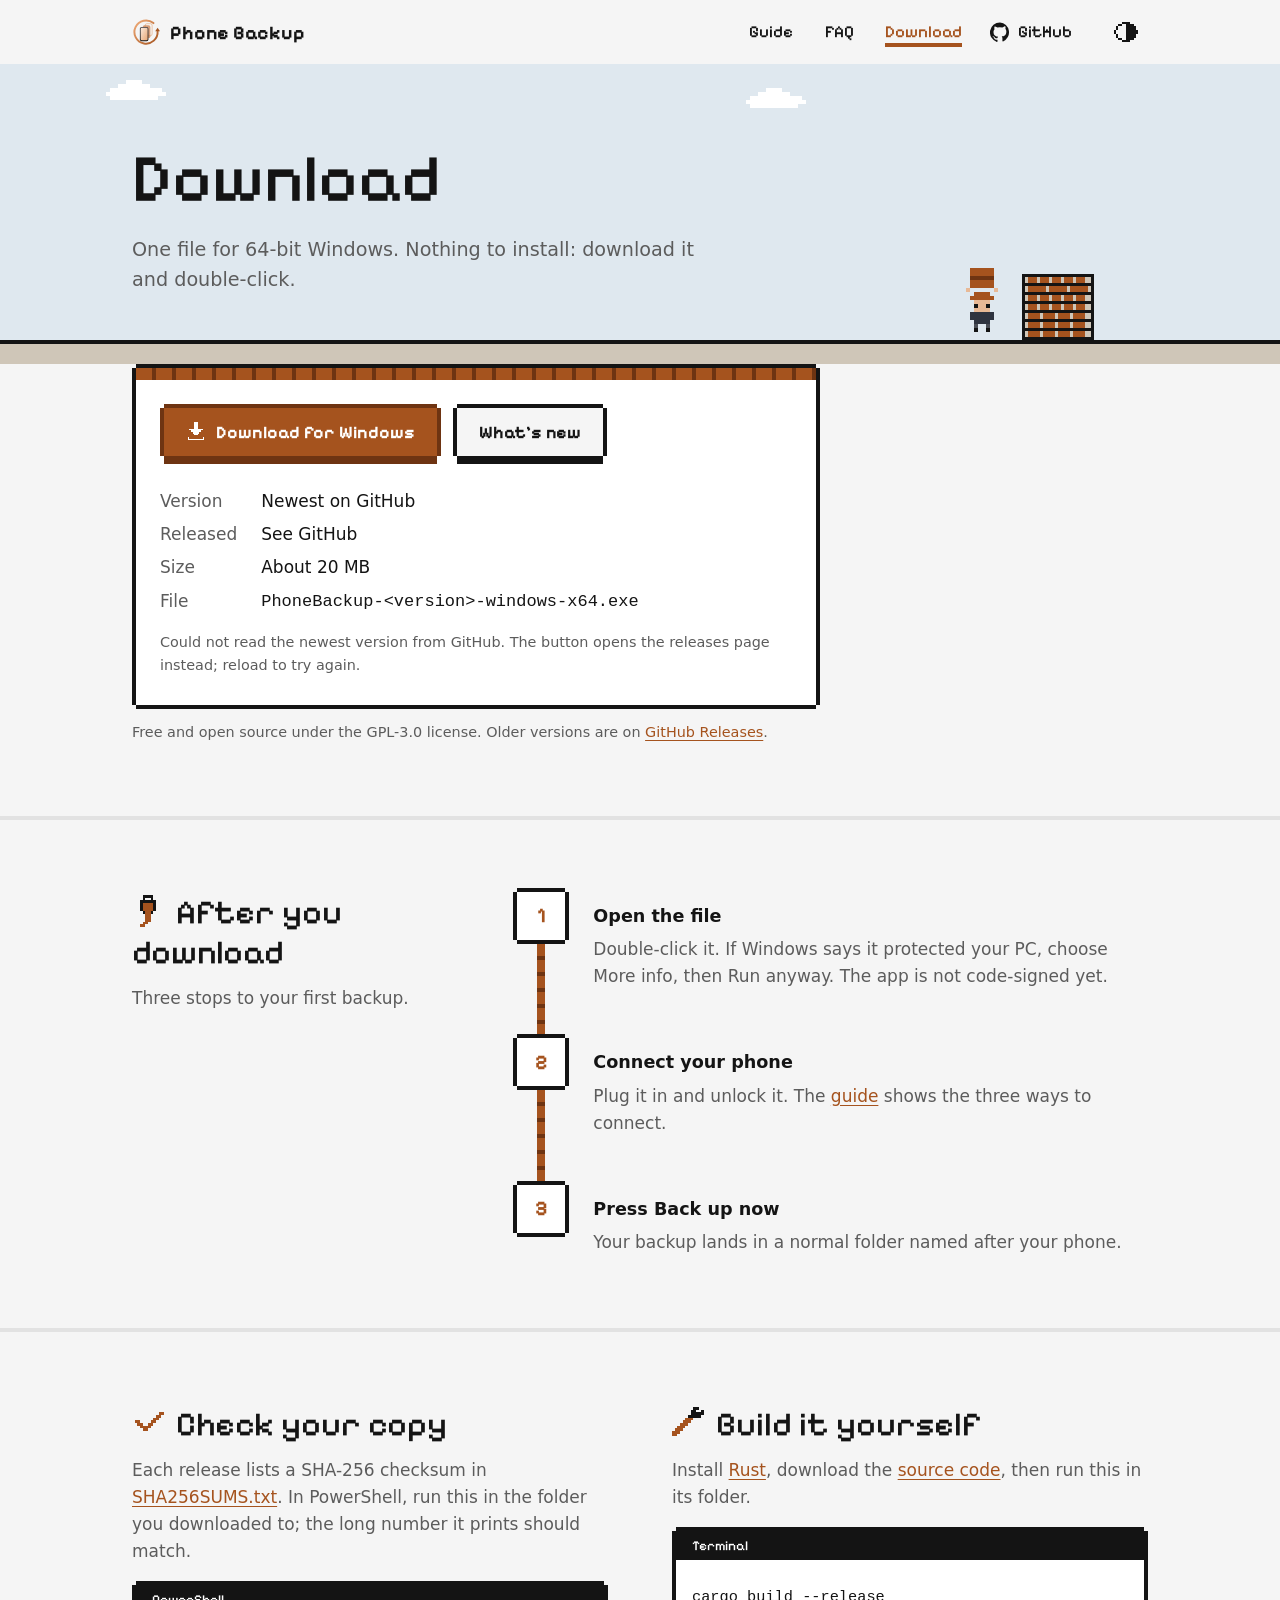
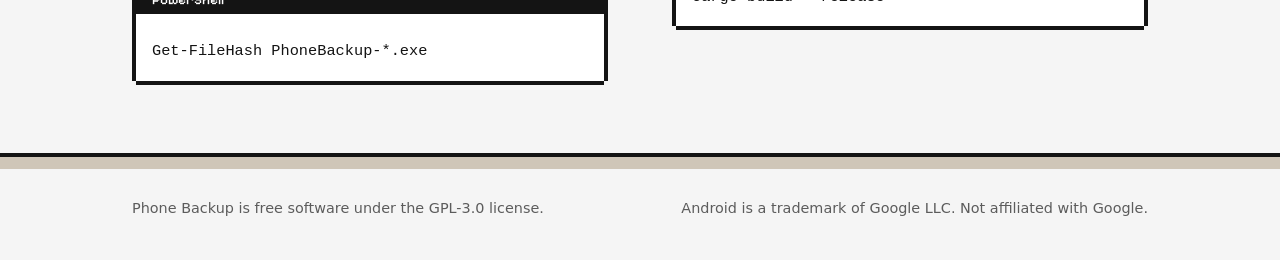
==== commit 85c2d373: "Website: new logo in the header and as the browser tab icon Every page header now shows docs/logo.sv" ====
--- a/docs/download.html
+++ b/docs/download.html
@@ -3,6 +3,8 @@
 <head>
 <meta charset="utf-8">
 <meta name="viewport" content="width=device-width, initial-scale=1">
+<link rel="icon" href="favicon.ico" sizes="any">
+<link rel="icon" href="favicon.svg" type="image/svg+xml">
 <title>Download Phone Backup for Windows</title>
 <meta name="description" content="Download the newest Phone Backup for 64-bit Windows, check its checksum, or build it from source.">
 <meta name="color-scheme" content="light dark">
@@ -19,7 +21,7 @@
 <header>
   <div class="wrap">
     <a class="brand" href="./">
-      <span class="logo" aria-hidden="true"><svg width="24" height="24" viewBox="0 0 24 24" fill="none" stroke="currentColor" stroke-width="2" stroke-linecap="round" stroke-linejoin="round" aria-hidden="true"><rect x="6" y="2" width="12" height="20" rx="2.5"/><path d="M12 7v7m-3-3 3 3 3-3"/></svg></span>
+      <span class="logo" aria-hidden="true"><img src="logo.svg" width="28" height="28" alt=""></span>
       Phone Backup
     </a>
     <nav aria-label="Pages">
--- a/docs/site.css
+++ b/docs/site.css
@@ -58,7 +58,7 @@
 header .wrap { display: flex; flex-wrap: wrap; align-items: center; justify-content: space-between; gap: 0 24px; min-height: 64px; }
 .brand { display: flex; align-items: center; gap: 10px; font: 700 1.2rem var(--pixel); color: var(--ink); text-decoration: none; min-height: 44px; }
 /* Logo spot: a fixed square so the logo can be swapped in without moving the header. */
-.logo { display: inline-grid; place-items: center; width: 28px; height: 28px; flex-shrink: 0; color: var(--accent); }
+.logo { display: inline-grid; place-items: center; width: 28px; height: 28px; flex-shrink: 0; }
 .logo > * { max-width: 100%; max-height: 100%; }
 nav { display: flex; flex-wrap: wrap; gap: 0 20px; }
 .nav-link { color: var(--ink); min-height: 44px; min-width: 44px; justify-content: center; display: inline-flex; align-items: center; gap: 8px; padding: 0 4px; text-decoration: none; font: 500 1.05rem var(--pixel); }
